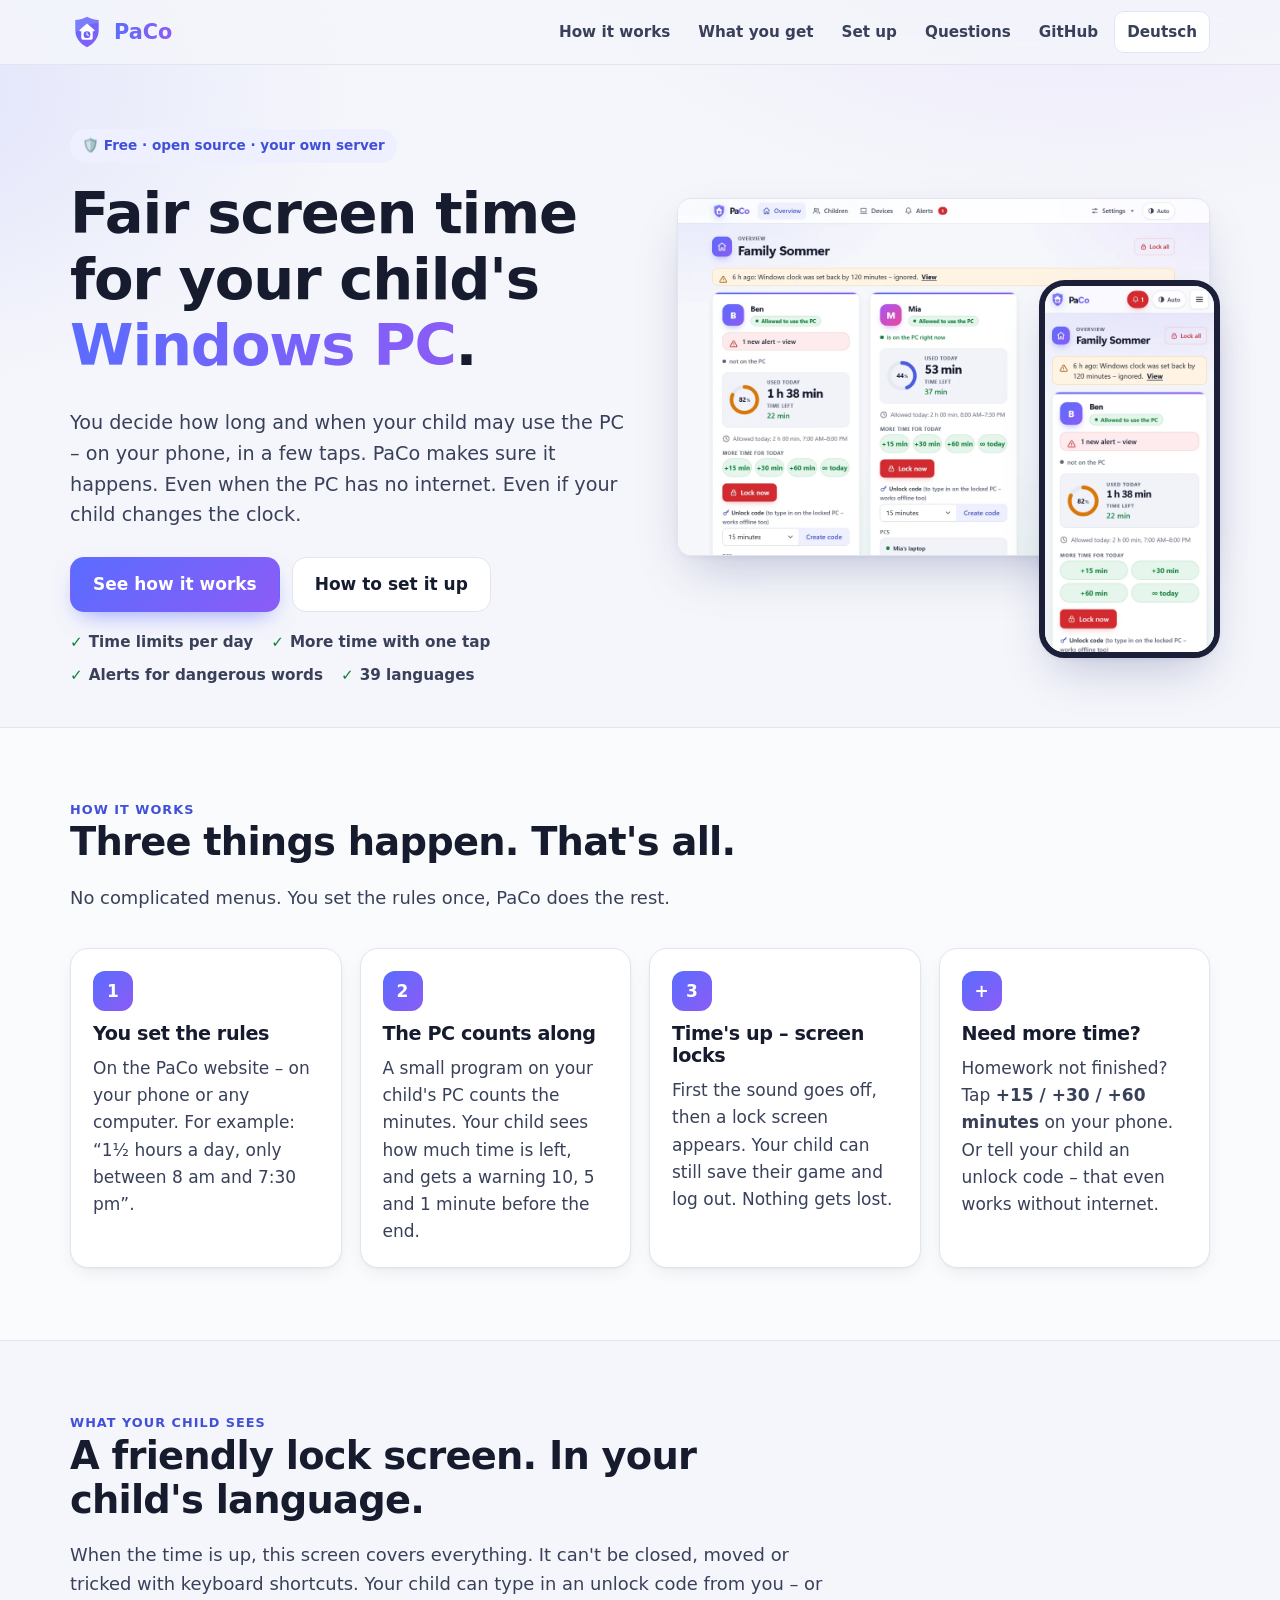
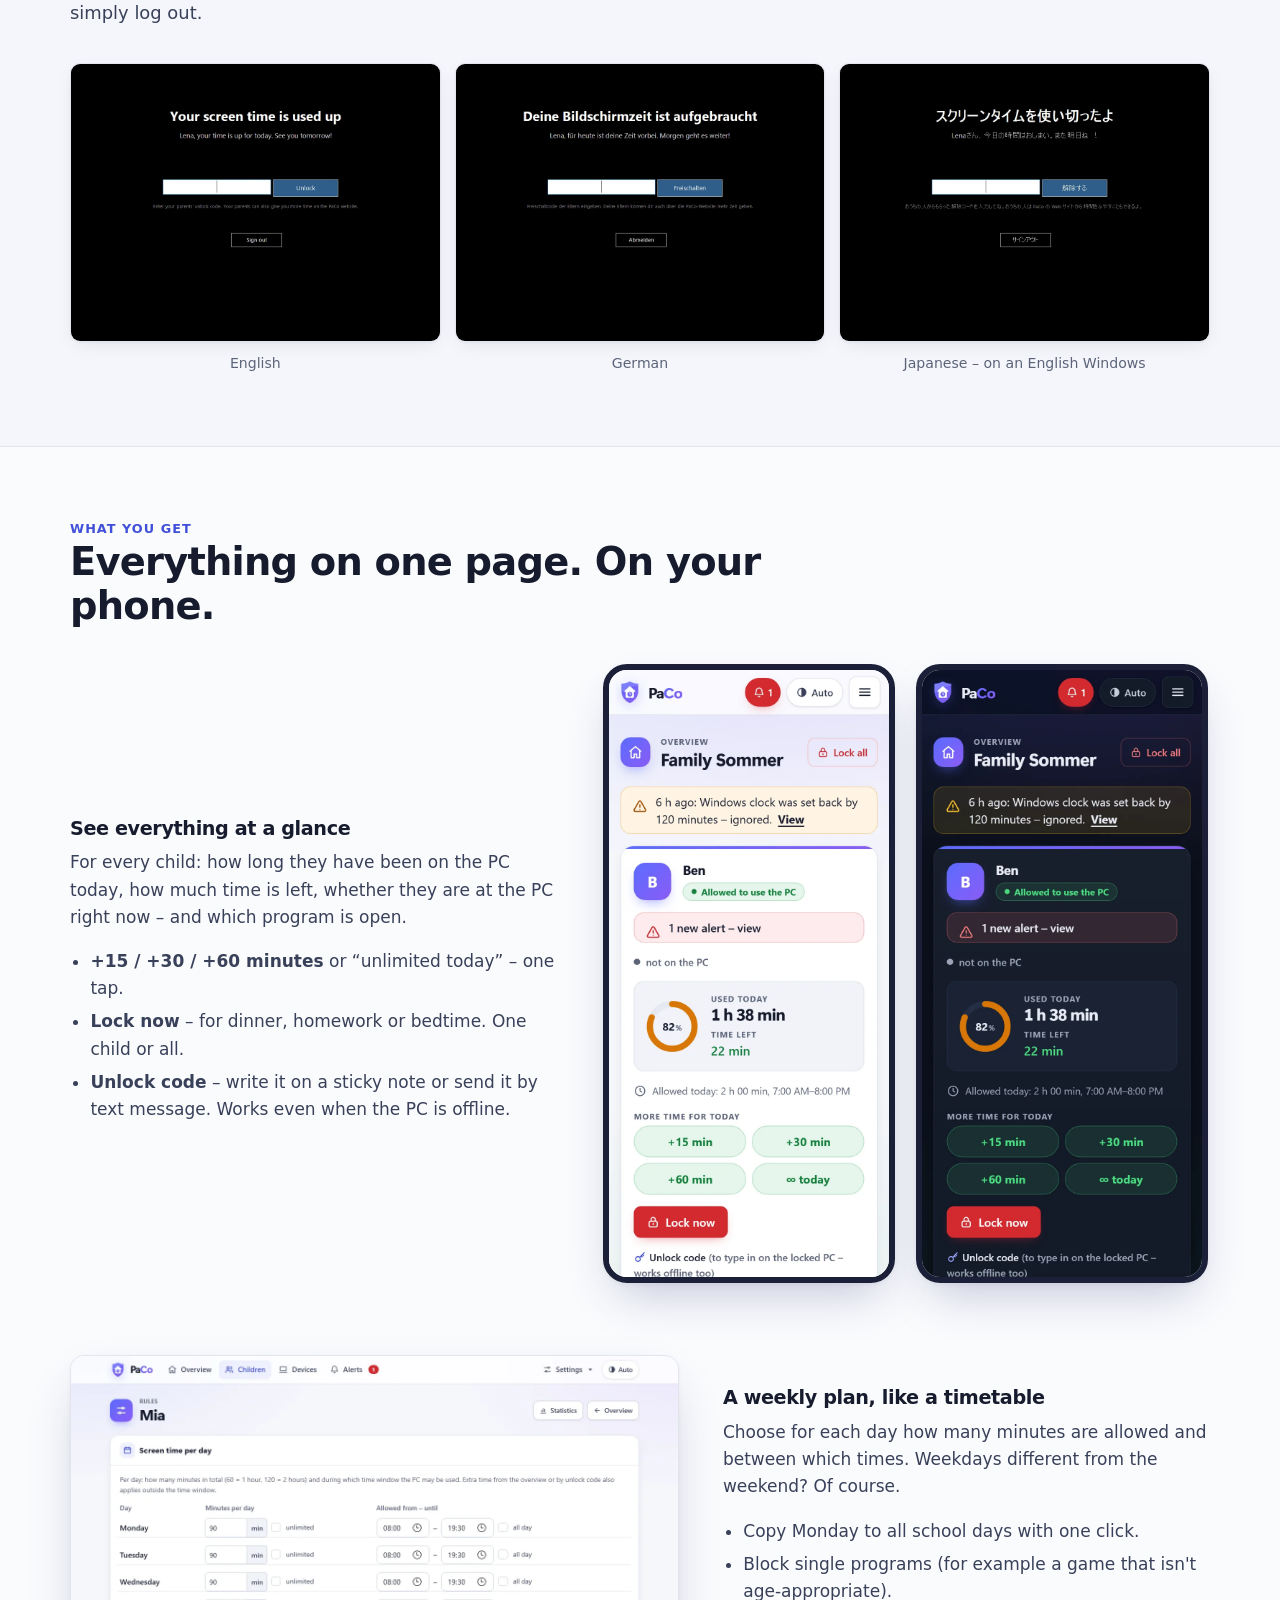
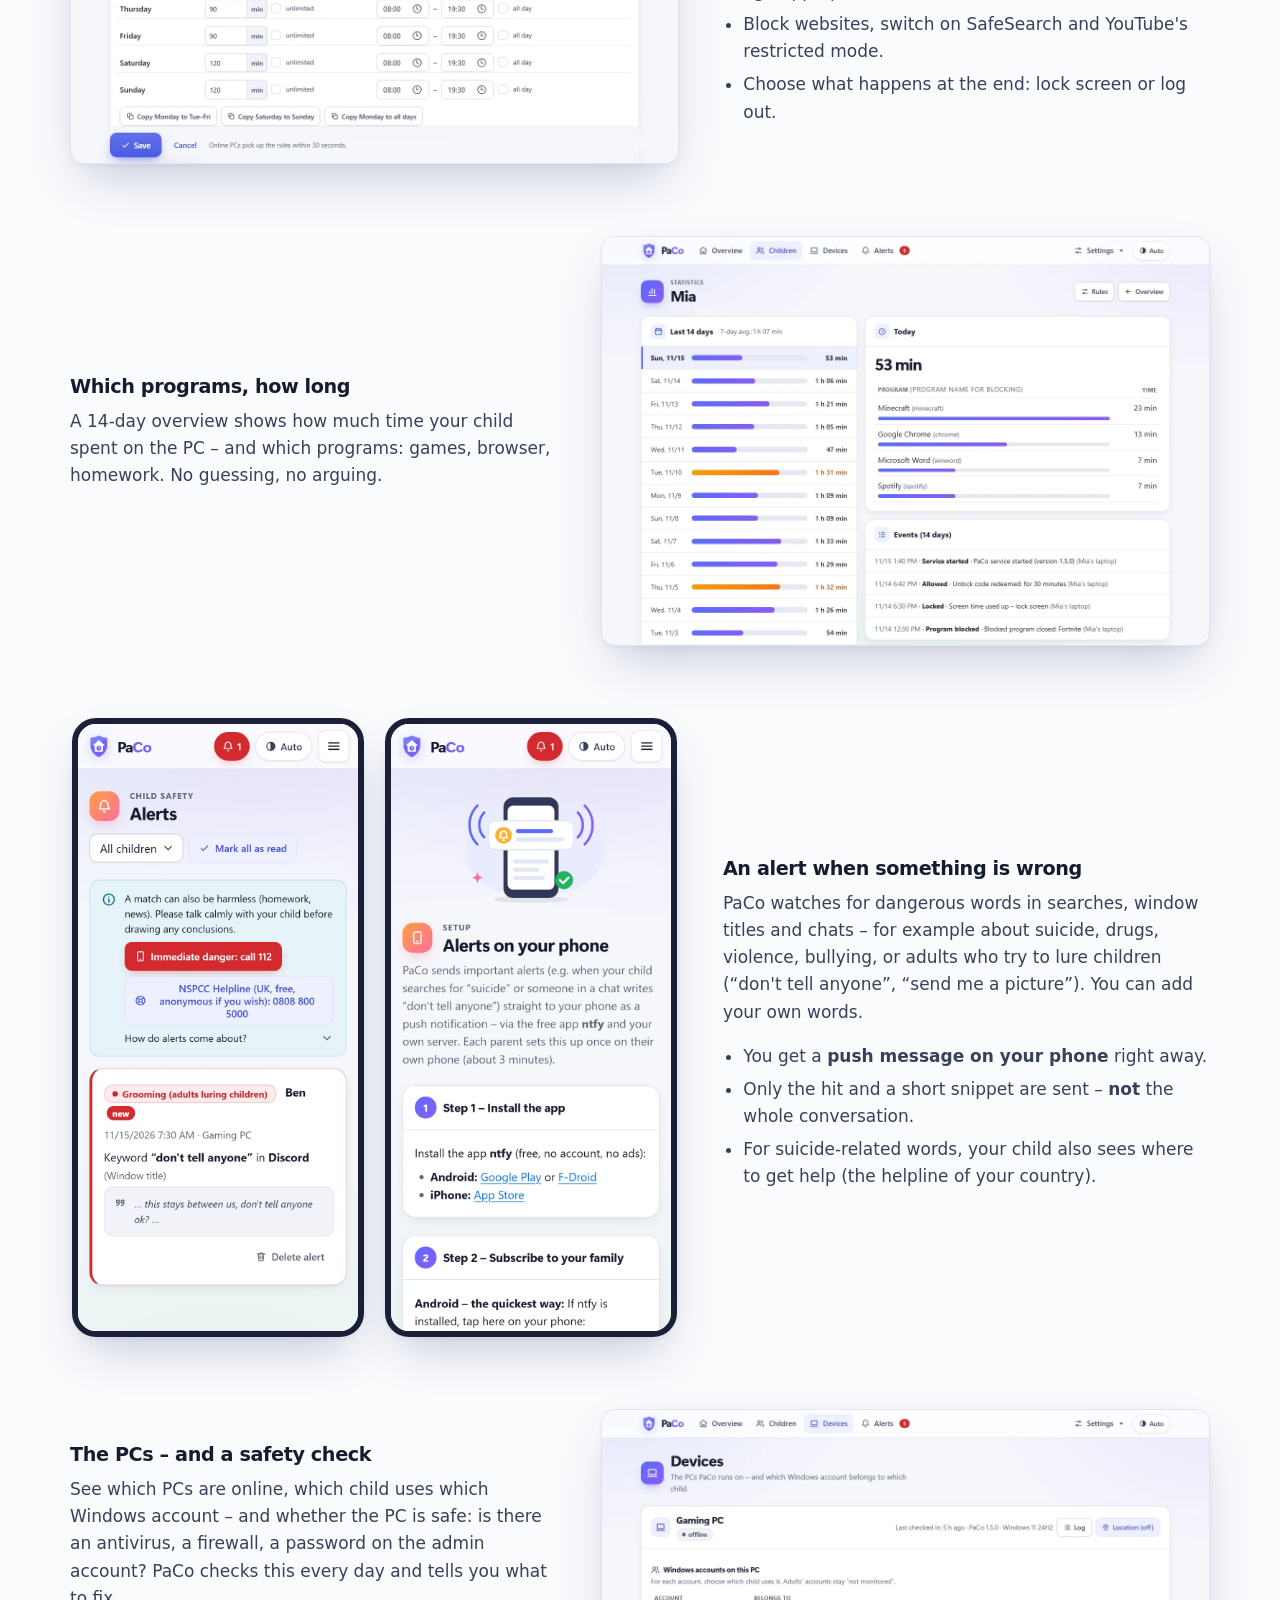
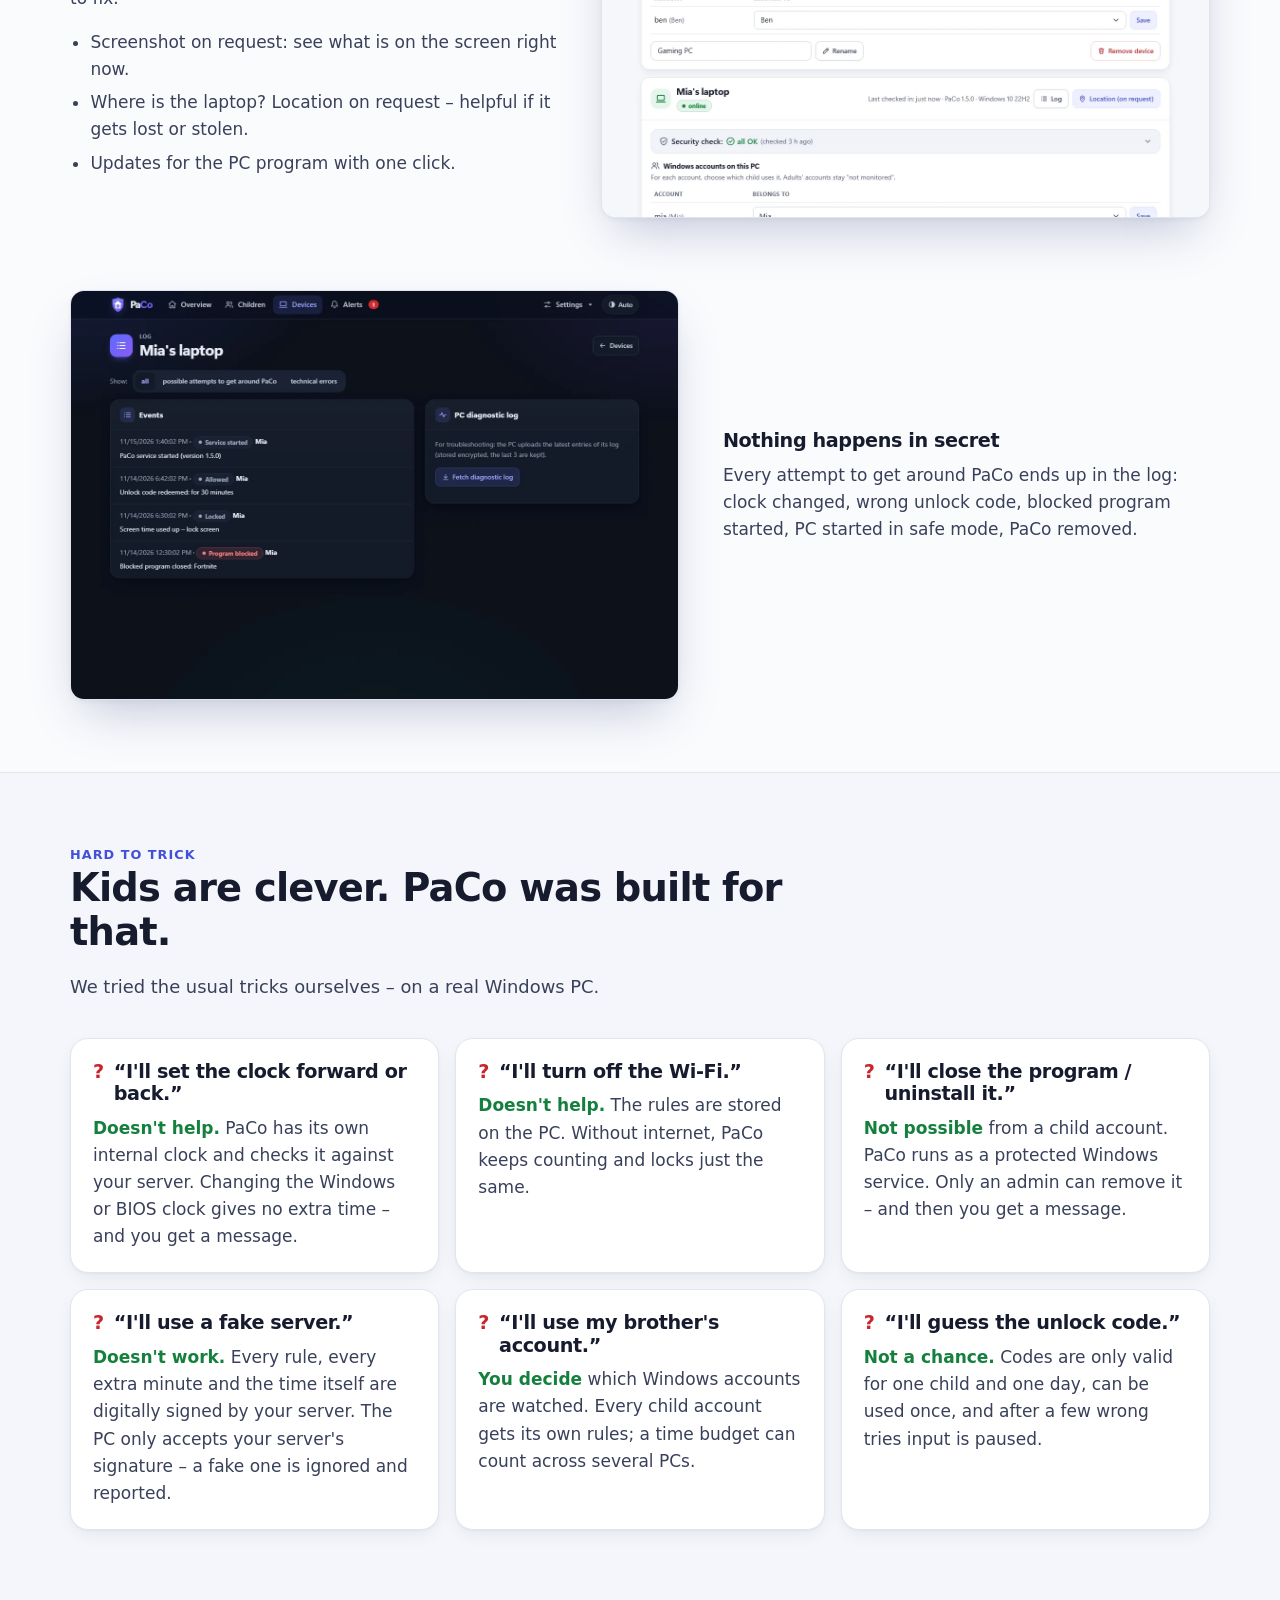
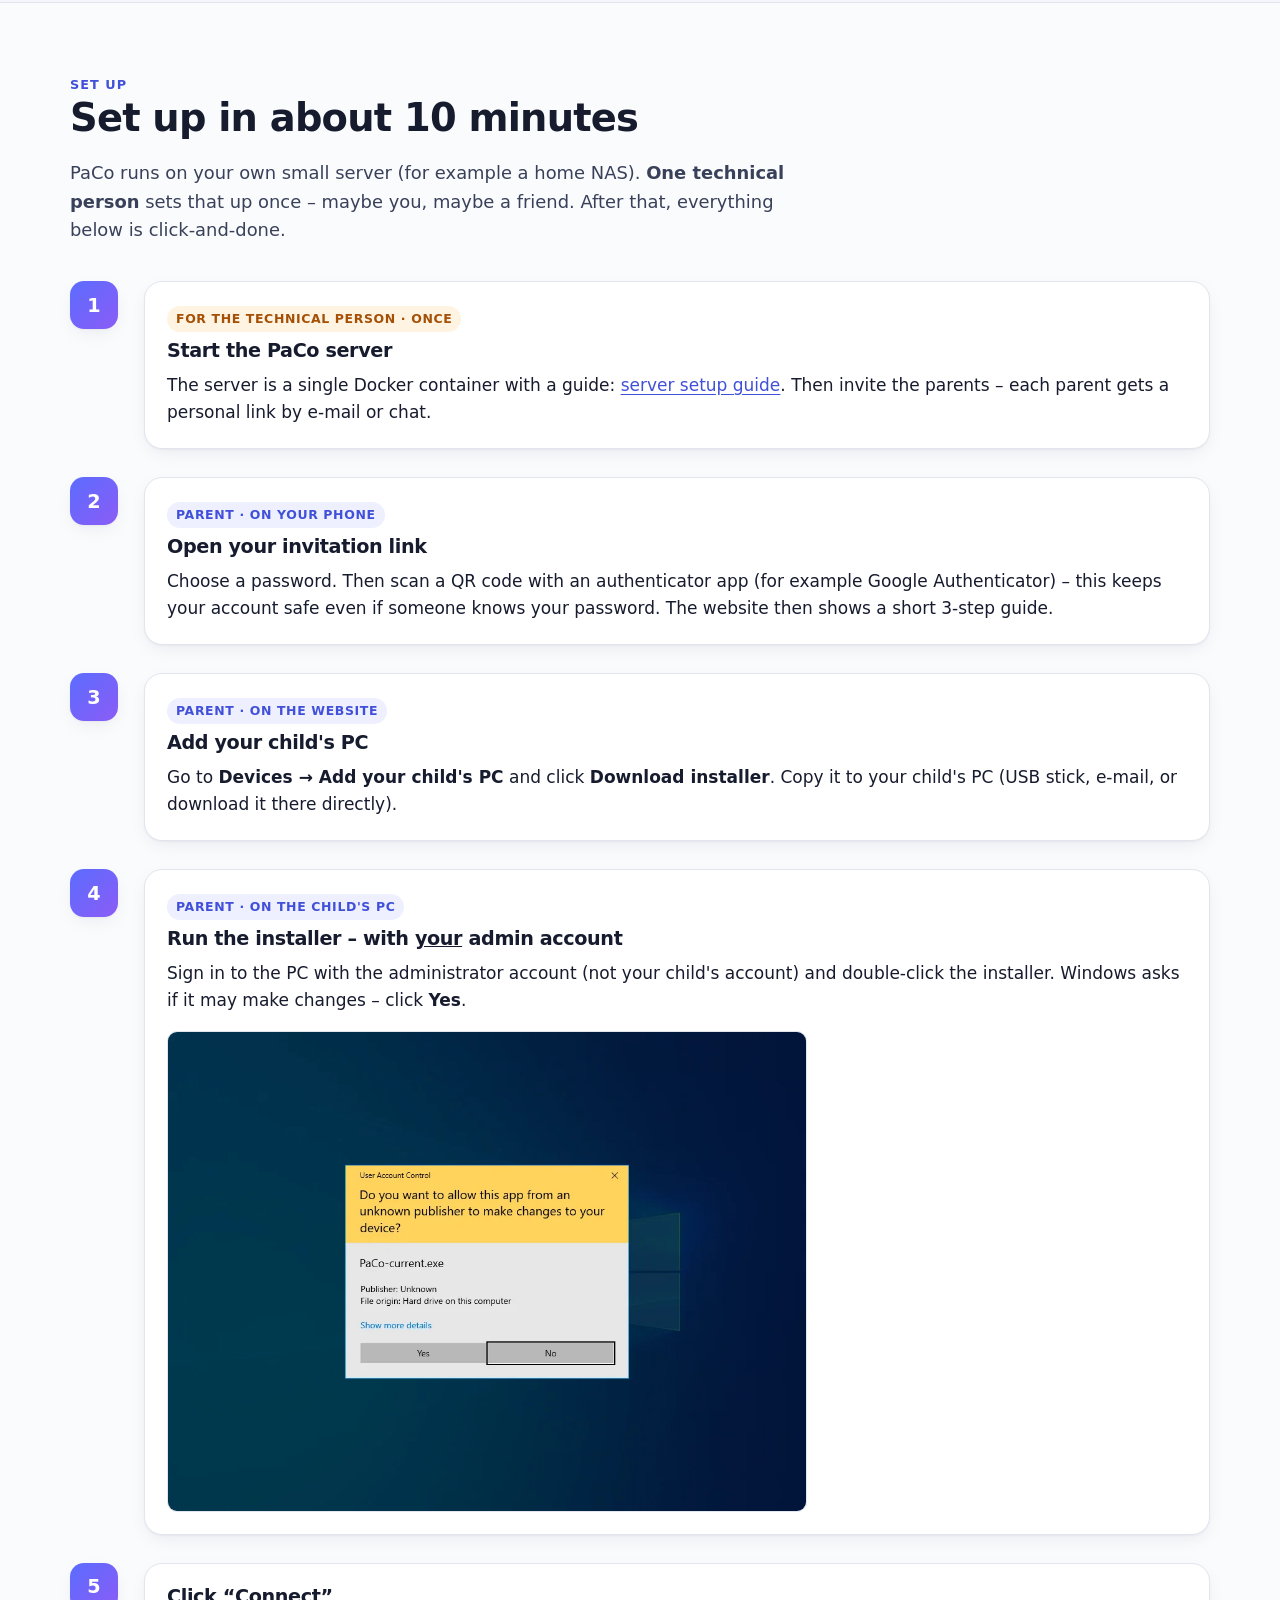
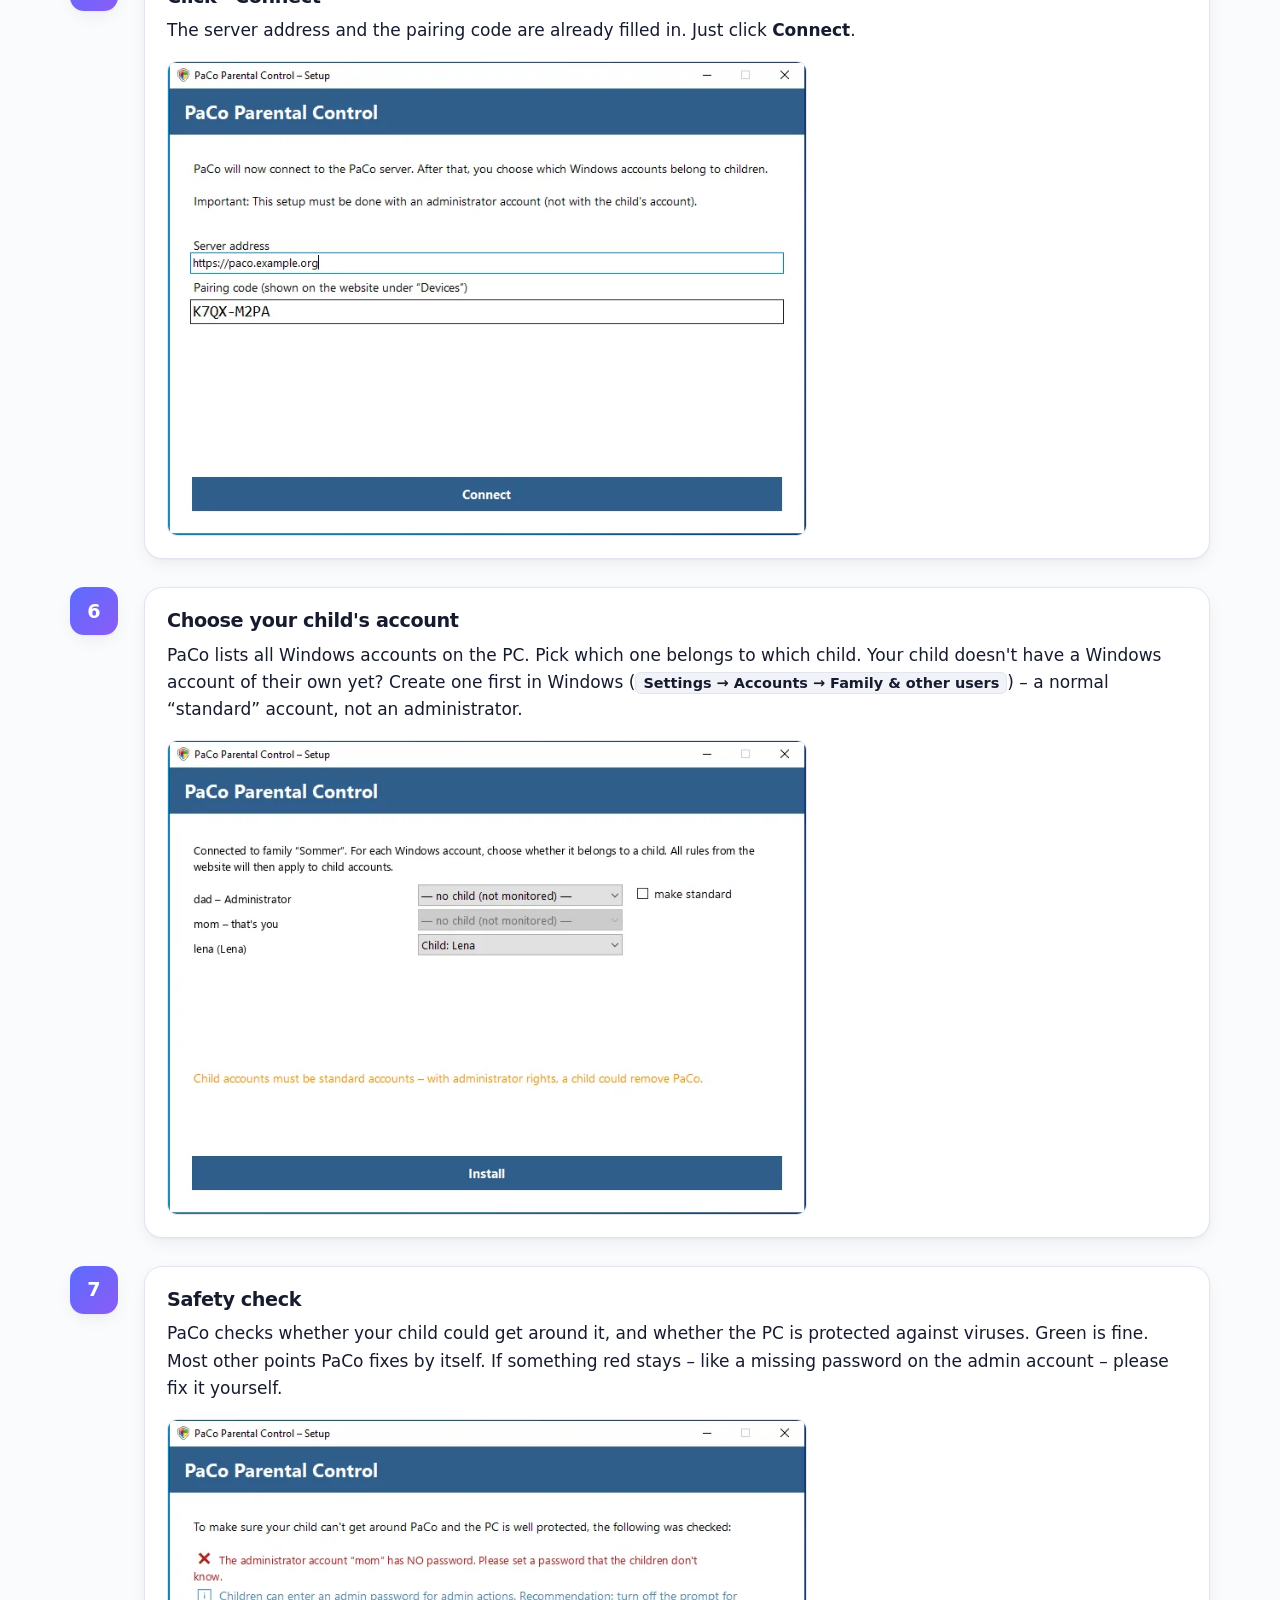
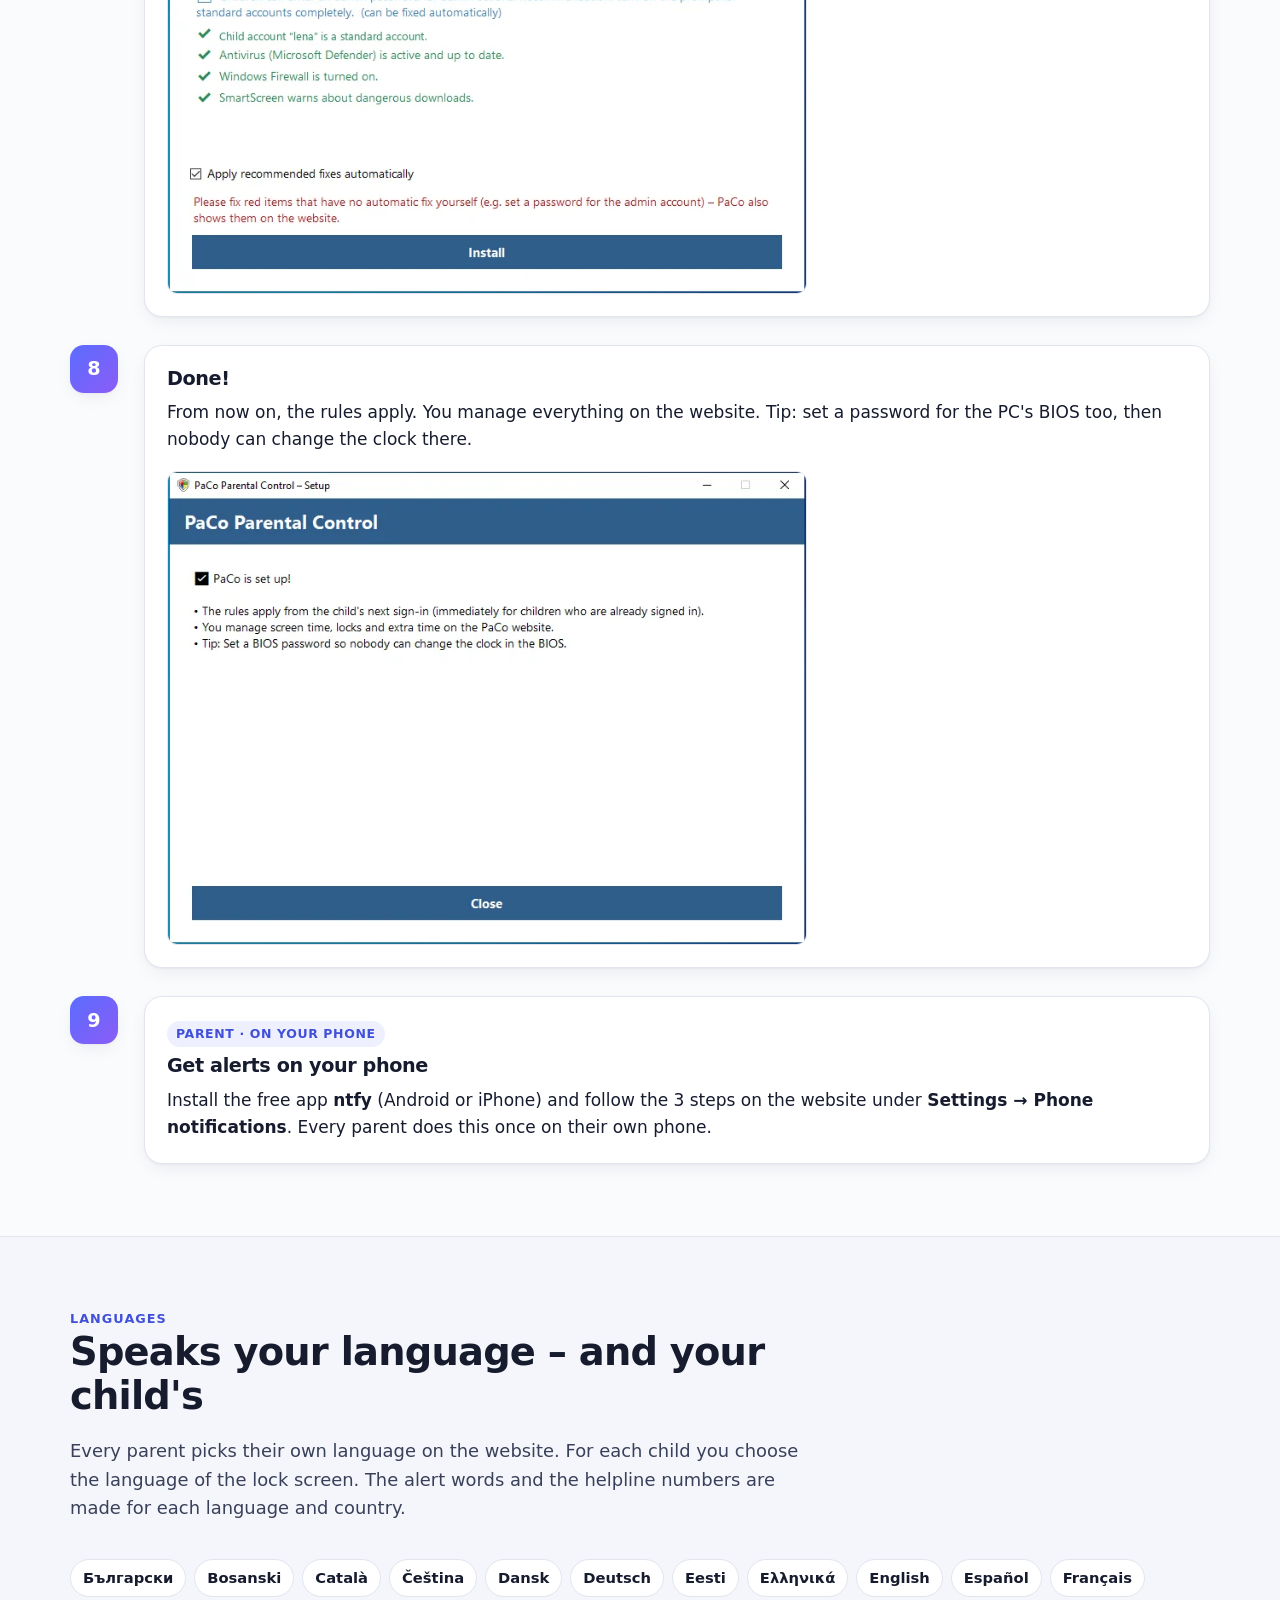
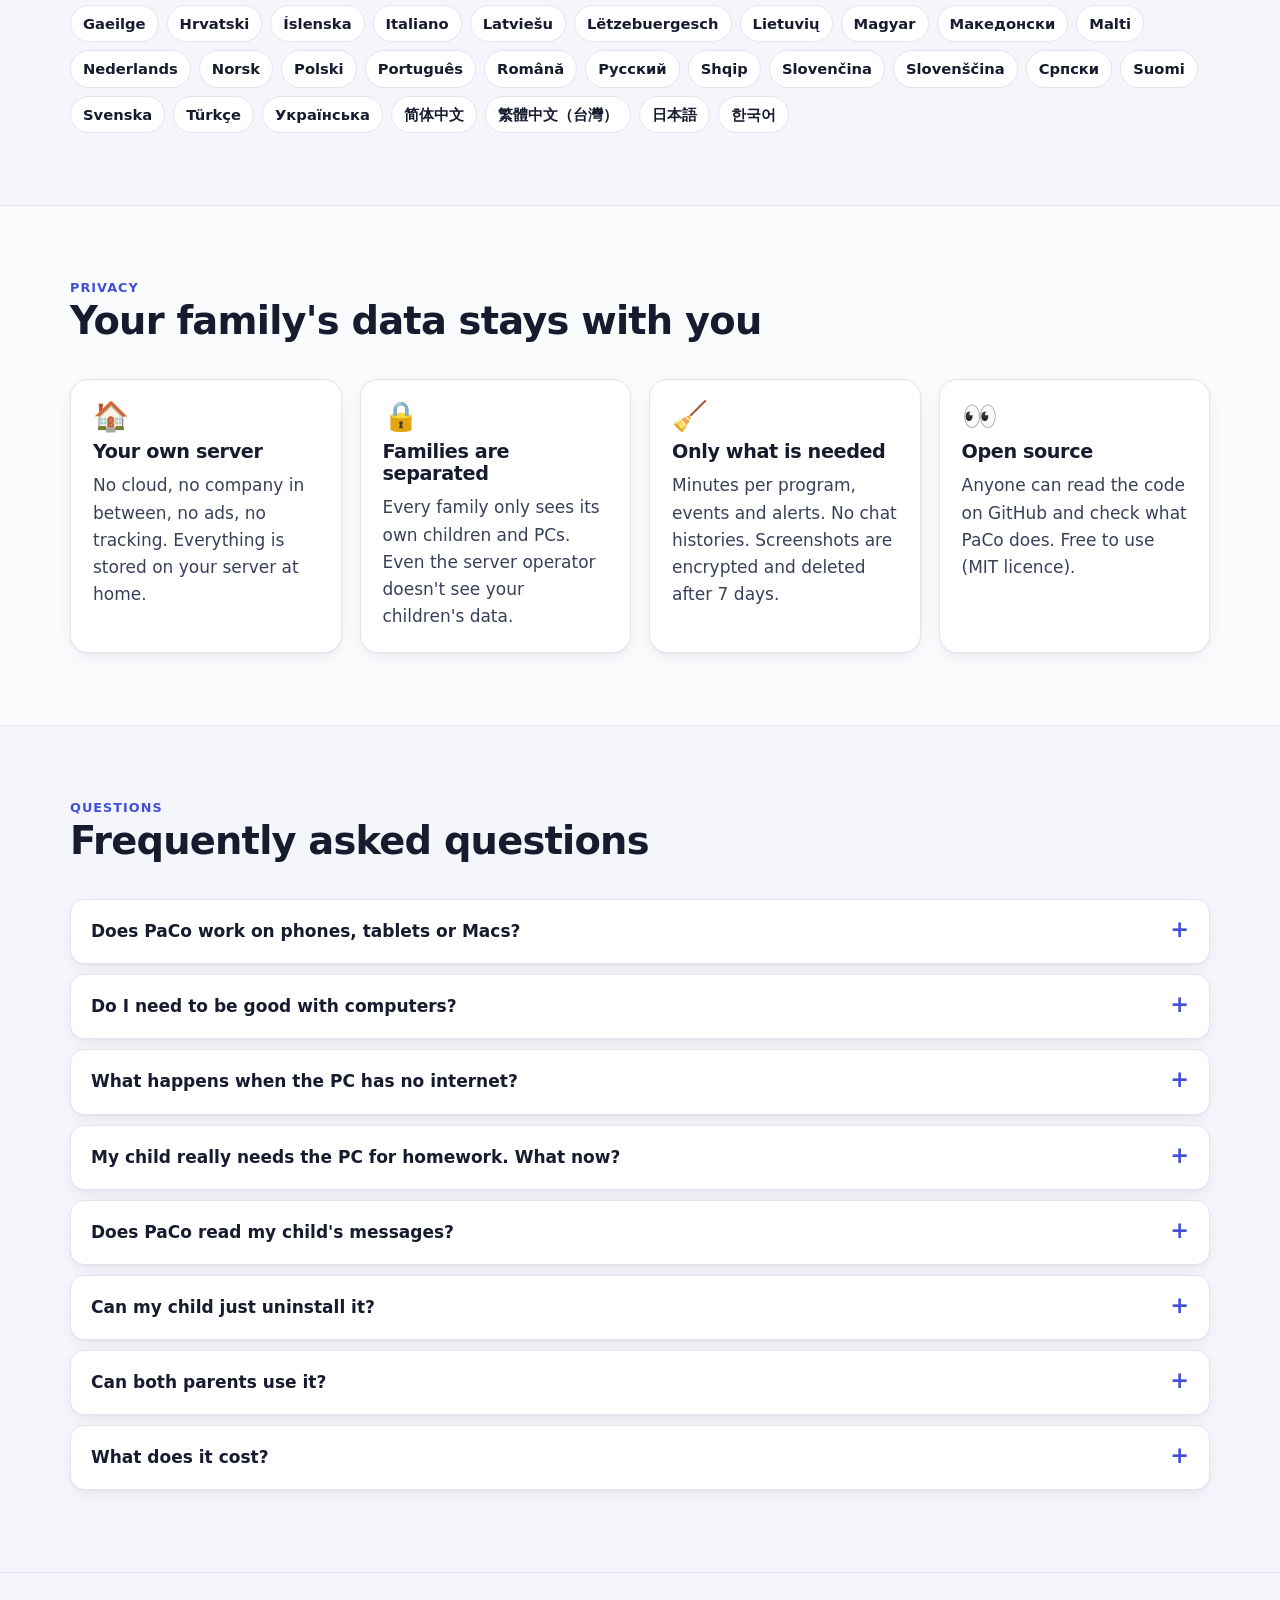
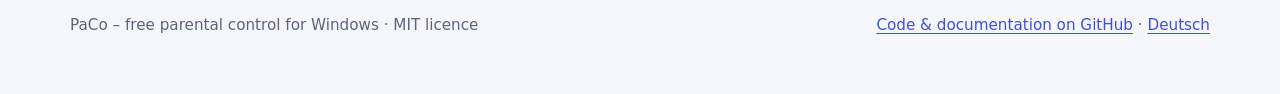
==== site/index.html @ cd2bb939 "Signed server time (nonce handshake) against fake servers; project website on GitHub Pages with real" ====
<!doctype html>
<html lang="en">
<head>
<meta charset="utf-8">
<meta name="viewport" content="width=device-width, initial-scale=1">
<title>PaCo – fair screen time for your child's Windows PC</title>
<meta name="description" content="PaCo is a free parental control for Windows PCs. You set screen time on your phone, the PC sticks to it – even offline. Runs on your own server, in 39 languages.">
<link rel="icon" href="logo.svg" type="image/svg+xml">
<link rel="alternate" hreflang="de" href="de/">
<link rel="stylesheet" href="style.css">
</head>
<body>
<a class="skip" href="#main">Skip to content</a>

<header class="top">
  <div class="wrap">
    <a class="brand" href="./"><img src="logo.svg" alt=""><span>PaCo</span></a>
    <nav aria-label="Main">
      <a class="opt" href="#how">How it works</a>
      <a class="opt" href="#features">What you get</a>
      <a class="opt" href="#setup">Set up</a>
      <a class="opt" href="#faq">Questions</a>
      <a href="https://github.com/Holdi601/PaCo">GitHub</a>
      <a class="lang" href="de/" hreflang="de" lang="de">Deutsch</a>
    </nav>
  </div>
</header>

<main id="main">

<section class="hero">
  <div class="wrap">
    <div>
      <span class="eyebrow">🛡️ Free · open source · your own server</span>
      <h1>Fair screen time for your child's <span class="grad">Windows PC</span>.</h1>
      <p class="lead">You decide how long and when your child may use the PC – on your phone, in a few taps.
        PaCo makes sure it happens. Even when the PC has no internet. Even if your child changes the clock.</p>
      <div class="cta">
        <a class="btn btn-primary" href="#how">See how it works</a>
        <a class="btn btn-ghost" href="#setup">How to set it up</a>
      </div>
      <ul class="ticks">
        <li>Time limits per day</li>
        <li>More time with one tap</li>
        <li>Alerts for dangerous words</li>
        <li>39 languages</li>
      </ul>
    </div>
    <div class="stage">
      <img class="desk" src="img/dashboard.en.desktop.webp" width="1280" height="860"
           alt="The PaCo overview: two children, how many minutes each used today, buttons for more time and to lock the PC">
      <img class="phone" src="img/dashboard.en.phone.webp" width="780" height="1688" alt="The same overview on a phone">
    </div>
  </div>
</section>

<section id="how" class="alt">
  <div class="wrap">
    <div class="section-head">
      <div class="kicker">How it works</div>
      <h2>Three things happen. That's all.</h2>
      <p>No complicated menus. You set the rules once, PaCo does the rest.</p>
    </div>
    <div class="cards">
      <div class="card"><div class="num">1</div><h3>You set the rules</h3>
        <p>On the PaCo website – on your phone or any computer. For example: “1½ hours a day, only between 8 am and 7:30 pm”.</p></div>
      <div class="card"><div class="num">2</div><h3>The PC counts along</h3>
        <p>A small program on your child's PC counts the minutes. Your child sees how much time is left, and gets a warning 10, 5 and 1 minute before the end.</p></div>
      <div class="card"><div class="num">3</div><h3>Time's up – screen locks</h3>
        <p>First the sound goes off, then a lock screen appears. Your child can still save their game and log out. Nothing gets lost.</p></div>
      <div class="card"><div class="num">+</div><h3>Need more time?</h3>
        <p>Homework not finished? Tap <b>+15 / +30 / +60 minutes</b> on your phone. Or tell your child an unlock code – that even works without internet.</p></div>
    </div>
  </div>
</section>

<section id="child">
  <div class="wrap">
    <div class="section-head">
      <div class="kicker">What your child sees</div>
      <h2>A friendly lock screen. In your child's language.</h2>
      <p>When the time is up, this screen covers everything. It can't be closed, moved or tricked with keyboard shortcuts.
        Your child can type in an unlock code from you – or simply log out.</p>
    </div>
    <div class="locks">
      <figure><img src="img/lock.en.webp" width="1024" height="768" alt="Lock screen in English: Your screen time is used up"><figcaption>English</figcaption></figure>
      <figure><img src="img/lock.de.webp" width="1024" height="768" alt="Lock screen in German"><figcaption>German</figcaption></figure>
      <figure><img src="img/lock.ja.webp" width="1024" height="768" alt="Lock screen in Japanese"><figcaption>Japanese – on an English Windows</figcaption></figure>
    </div>
  </div>
</section>

<section id="features" class="alt">
  <div class="wrap">
    <div class="section-head">
      <div class="kicker">What you get</div>
      <h2>Everything on one page. On your phone.</h2>
    </div>

    <div class="feature">
      <div class="text">
        <h3>See everything at a glance</h3>
        <p>For every child: how long they have been on the PC today, how much time is left, whether they are at the PC right now – and which program is open.</p>
        <ul>
          <li><b>+15 / +30 / +60 minutes</b> or “unlimited today” – one tap.</li>
          <li><b>Lock now</b> – for dinner, homework or bedtime. One child or all.</li>
          <li><b>Unlock code</b> – write it on a sticky note or send it by text message. Works even when the PC is offline.</li>
        </ul>
      </div>
      <div class="pair">
        <img class="shot-phone" src="img/dashboard.en.phone.webp" width="780" height="1688" alt="Overview on the phone in light mode">
        <img class="shot-phone" src="img/dashboard.en.phone.dark.webp" width="780" height="1688" alt="Overview on the phone in dark mode">
      </div>
    </div>

    <div class="feature flip">
      <div class="text">
        <h3>A weekly plan, like a timetable</h3>
        <p>Choose for each day how many minutes are allowed and between which times. Weekdays different from the weekend? Of course.</p>
        <ul>
          <li>Copy Monday to all school days with one click.</li>
          <li>Block single programs (for example a game that isn't age-appropriate).</li>
          <li>Block websites, switch on SafeSearch and YouTube's restricted mode.</li>
          <li>Choose what happens at the end: lock screen or log out.</li>
        </ul>
      </div>
      <img class="shot" src="img/rules.en.desktop.webp" width="1280" height="860" alt="The weekly plan: minutes per day and allowed times for each weekday">
    </div>

    <div class="feature">
      <div class="text">
        <h3>Which programs, how long</h3>
        <p>A 14-day overview shows how much time your child spent on the PC – and which programs: games, browser, homework. No guessing, no arguing.</p>
      </div>
      <img class="shot" src="img/stats.en.desktop.webp" width="1280" height="860" alt="Statistics: screen time per day for the last 14 days and the programs used">
    </div>

    <div class="feature flip">
      <div class="text">
        <h3>An alert when something is wrong</h3>
        <p>PaCo watches for dangerous words in searches, window titles and chats – for example about suicide, drugs, violence, bullying,
          or adults who try to lure children (“don't tell anyone”, “send me a picture”). You can add your own words.</p>
        <ul>
          <li>You get a <b>push message on your phone</b> right away.</li>
          <li>Only the hit and a short snippet are sent – <b>not</b> the whole conversation.</li>
          <li>For suicide-related words, your child also sees where to get help (the helpline of your country).</li>
        </ul>
      </div>
      <div class="pair">
        <img class="shot-phone" src="img/alerts.en.phone.webp" width="780" height="1688" alt="An alert on the phone: a grooming phrase was found in a Discord window">
        <img class="shot-phone" src="img/notifications.en.phone.webp" width="780" height="1688" alt="Setting up push messages on the phone">
      </div>
    </div>

    <div class="feature">
      <div class="text">
        <h3>The PCs – and a safety check</h3>
        <p>See which PCs are online, which child uses which Windows account – and whether the PC is safe: is there an antivirus, a firewall, a password on the admin account?
          PaCo checks this every day and tells you what to fix.</p>
        <ul>
          <li>Screenshot on request: see what is on the screen right now.</li>
          <li>Where is the laptop? Location on request – helpful if it gets lost or stolen.</li>
          <li>Updates for the PC program with one click.</li>
        </ul>
      </div>
      <img class="shot" src="img/devices.en.desktop.webp" width="1280" height="860" alt="The devices page with online status and the security check">
    </div>

    <div class="feature flip">
      <div class="text">
        <h3>Nothing happens in secret</h3>
        <p>Every attempt to get around PaCo ends up in the log: clock changed, wrong unlock code, blocked program started, PC started in safe mode, PaCo removed.</p>
      </div>
      <img class="shot" src="img/log.en.desktop.dark.webp" width="1280" height="860" alt="The device log in dark mode with events like a changed clock">
    </div>
  </div>
</section>

<section id="safe">
  <div class="wrap">
    <div class="section-head">
      <div class="kicker">Hard to trick</div>
      <h2>Kids are clever. PaCo was built for that.</h2>
      <p>We tried the usual tricks ourselves – on a real Windows PC.</p>
    </div>
    <div class="trust">
      <div class="card"><h3><span class="q">?</span> “I'll set the clock forward or back.”</h3>
        <p><span class="a">Doesn't help.</span> PaCo has its own internal clock and checks it against your server. Changing the Windows or BIOS clock gives no extra time – and you get a message.</p></div>
      <div class="card"><h3><span class="q">?</span> “I'll turn off the Wi-Fi.”</h3>
        <p><span class="a">Doesn't help.</span> The rules are stored on the PC. Without internet, PaCo keeps counting and locks just the same.</p></div>
      <div class="card"><h3><span class="q">?</span> “I'll close the program / uninstall it.”</h3>
        <p><span class="a">Not possible</span> from a child account. PaCo runs as a protected Windows service. Only an admin can remove it – and then you get a message.</p></div>
      <div class="card"><h3><span class="q">?</span> “I'll use a fake server.”</h3>
        <p><span class="a">Doesn't work.</span> Every rule, every extra minute and the time itself are digitally signed by your server. The PC only accepts your server's signature – a fake one is ignored and reported.</p></div>
      <div class="card"><h3><span class="q">?</span> “I'll use my brother's account.”</h3>
        <p><span class="a">You decide</span> which Windows accounts are watched. Every child account gets its own rules; a time budget can count across several PCs.</p></div>
      <div class="card"><h3><span class="q">?</span> “I'll guess the unlock code.”</h3>
        <p><span class="a">Not a chance.</span> Codes are only valid for one child and one day, can be used once, and after a few wrong tries input is paused.</p></div>
    </div>
  </div>
</section>

<section id="setup" class="alt">
  <div class="wrap">
    <div class="section-head">
      <div class="kicker">Set up</div>
      <h2>Set up in about 10 minutes</h2>
      <p>PaCo runs on your own small server (for example a home NAS). <b>One technical person</b> sets that up once – maybe you, maybe a friend.
        After that, everything below is click-and-done.</p>
    </div>

    <div class="steps">
      <div class="step"><div class="body">
        <span class="who tech">For the technical person · once</span>
        <h3>Start the PaCo server</h3>
        <p>The server is a single Docker container with a guide: <a href="https://github.com/Holdi601/PaCo/blob/main/docs/server-setup.md">server setup guide</a>.
          Then invite the parents – each parent gets a personal link by e-mail or chat.</p>
      </div></div>

      <div class="step"><div class="body">
        <span class="who">Parent · on your phone</span>
        <h3>Open your invitation link</h3>
        <p>Choose a password. Then scan a QR code with an authenticator app (for example Google Authenticator) – this keeps your account safe even if someone knows your password.
          The website then shows a short 3-step guide.</p>
      </div></div>

      <div class="step"><div class="body">
        <span class="who">Parent · on the website</span>
        <h3>Add your child's PC</h3>
        <p>Go to <b>Devices → Add your child's PC</b> and click <b>Download installer</b>. Copy it to your child's PC (USB stick, e-mail, or download it there directly).</p>
      </div></div>

      <div class="step"><div class="body">
        <span class="who">Parent · on the child's PC</span>
        <h3>Run the installer – with <u>your</u> admin account</h3>
        <p>Sign in to the PC with the administrator account (not your child's account) and double-click the installer. Windows asks if it may make changes – click <b>Yes</b>.</p>
        <img src="img/setup-1-uac.webp" width="1024" height="768" alt="The Windows question: Do you want to allow this app to make changes? – Yes">
      </div></div>

      <div class="step"><div class="body">
        <h3>Click “Connect”</h3>
        <p>The server address and the pairing code are already filled in. Just click <b>Connect</b>.</p>
        <img src="img/setup-2-connect.webp" width="748" height="554" alt="The PaCo setup: server address and pairing code, button Connect">
      </div></div>

      <div class="step"><div class="body">
        <h3>Choose your child's account</h3>
        <p>PaCo lists all Windows accounts on the PC. Pick which one belongs to which child. Your child doesn't have a Windows account of their own yet?
          Create one first in Windows (<kbd>Settings → Accounts → Family &amp; other users</kbd>) – a normal “standard” account, not an administrator.</p>
        <img src="img/setup-3-accounts.webp" width="748" height="554" alt="Choosing which Windows account belongs to which child">
      </div></div>

      <div class="step"><div class="body">
        <h3>Safety check</h3>
        <p>PaCo checks whether your child could get around it, and whether the PC is protected against viruses. Green is fine. Most other points
          PaCo fixes by itself. If something red stays – like a missing password on the admin account – please fix it yourself.</p>
        <img src="img/setup-4-security.webp" width="748" height="554" alt="The safety check with green ticks and one red point: the admin account has no password">
      </div></div>

      <div class="step"><div class="body">
        <h3>Done!</h3>
        <p>From now on, the rules apply. You manage everything on the website. Tip: set a password for the PC's BIOS too, then nobody can change the clock there.</p>
        <img src="img/setup-5-done.webp" width="748" height="554" alt="PaCo is set up">
      </div></div>

      <div class="step"><div class="body">
        <span class="who">Parent · on your phone</span>
        <h3>Get alerts on your phone</h3>
        <p>Install the free app <b>ntfy</b> (Android or iPhone) and follow the 3 steps on the website under <b>Settings → Phone notifications</b>. Every parent does this once on their own phone.</p>
      </div></div>
    </div>
  </div>
</section>

<section id="languages">
  <div class="wrap">
    <div class="section-head">
      <div class="kicker">Languages</div>
      <h2>Speaks your language – and your child's</h2>
      <p>Every parent picks their own language on the website. For each child you choose the language of the lock screen.
        The alert words and the helpline numbers are made for each language and country.</p>
    </div>
    <div class="chips" lang="mul">
      <span>Български</span><span>Bosanski</span><span>Català</span><span>Čeština</span><span>Dansk</span><span>Deutsch</span><span>Eesti</span>
      <span>Ελληνικά</span><span>English</span><span>Español</span><span>Français</span><span>Gaeilge</span><span>Hrvatski</span><span>Íslenska</span>
      <span>Italiano</span><span>Latviešu</span><span>Lëtzebuergesch</span><span>Lietuvių</span><span>Magyar</span><span>Македонски</span><span>Malti</span>
      <span>Nederlands</span><span>Norsk</span><span>Polski</span><span>Português</span><span>Română</span><span>Русский</span><span>Shqip</span>
      <span>Slovenčina</span><span>Slovenščina</span><span>Српски</span><span>Suomi</span><span>Svenska</span><span>Türkçe</span><span>Українська</span>
      <span>简体中文</span><span>繁體中文（台灣）</span><span>日本語</span><span>한국어</span>
    </div>
  </div>
</section>

<section id="privacy" class="alt">
  <div class="wrap">
    <div class="section-head">
      <div class="kicker">Privacy</div>
      <h2>Your family's data stays with you</h2>
    </div>
    <div class="cards">
      <div class="card"><div class="emoji">🏠</div><h3>Your own server</h3><p>No cloud, no company in between, no ads, no tracking. Everything is stored on your server at home.</p></div>
      <div class="card"><div class="emoji">🔒</div><h3>Families are separated</h3><p>Every family only sees its own children and PCs. Even the server operator doesn't see your children's data.</p></div>
      <div class="card"><div class="emoji">🧹</div><h3>Only what is needed</h3><p>Minutes per program, events and alerts. No chat histories. Screenshots are encrypted and deleted after 7 days.</p></div>
      <div class="card"><div class="emoji">👀</div><h3>Open source</h3><p>Anyone can read the code on GitHub and check what PaCo does. Free to use (MIT licence).</p></div>
    </div>
  </div>
</section>

<section id="faq">
  <div class="wrap">
    <div class="section-head">
      <div class="kicker">Questions</div>
      <h2>Frequently asked questions</h2>
    </div>
    <details><summary>Does PaCo work on phones, tablets or Macs?</summary>
      <p>No. PaCo protects <b>Windows 10 and Windows 11 PCs and laptops</b>. You manage it from any phone or computer with a web browser.</p></details>
    <details><summary>Do I need to be good with computers?</summary>
      <p>For daily use: no – it's tapping buttons on a website. Setting up the server once needs someone who knows a bit about servers or a NAS (about an hour).</p></details>
    <details><summary>What happens when the PC has no internet?</summary>
      <p>PaCo keeps working with the last rules it received. Time is counted, the screen locks on time, and unlock codes still work. When the PC is back online, everything is sent to the website.</p></details>
    <details><summary>My child really needs the PC for homework. What now?</summary>
      <p>Give extra time with one tap on your phone, or tell your child an unlock code (for example “30 minutes”). Codes work even without internet and only once.</p></details>
    <details><summary>Does PaCo read my child's messages?</summary>
      <p>No. PaCo looks for specific dangerous words directly on the PC. Only when a word matches does it send the word, the program and a short snippet around it to you. Nothing else leaves the PC.</p></details>
    <details><summary>Can my child just uninstall it?</summary>
      <p>Not from a normal child account. PaCo checks that child accounts have no administrator rights. If an admin removes PaCo, you get a push message.</p></details>
    <details><summary>Can both parents use it?</summary>
      <p>Yes. A parent can invite the other parent (or grandparents) into the family. Everyone uses their own login and their own language.</p></details>
    <details><summary>What does it cost?</summary>
      <p>Nothing. PaCo is free and open source. You only need a small server, for example a NAS you already have at home.</p></details>
  </div>
</section>

</main>

<footer>
  <div class="wrap">
    <span>PaCo – free parental control for Windows · MIT licence</span>
    <span><a href="https://github.com/Holdi601/PaCo">Code &amp; documentation on GitHub</a> · <a href="de/" hreflang="de" lang="de">Deutsch</a></span>
  </div>
</footer>
</body>
</html>
---- site/style.css ----
/* PaCo project website – same palette as the app (src/PaCo.Server/wwwroot/css/site.css). */
:root {
  --font: ui-sans-serif, system-ui, -apple-system, "Segoe UI Variable Text", "Segoe UI", Roboto, "Helvetica Neue", Arial, sans-serif;
  --font-display: "Segoe UI Variable Display", ui-sans-serif, system-ui, -apple-system, "Segoe UI", Roboto, Arial, sans-serif;
  --bg: #f5f6fb;
  --surface: #ffffff;
  --surface-2: #f1f3f9;
  --border: #e2e5ee;
  --text: #161b2e;
  --text-2: #39415a;
  --muted: #5b6479;
  --primary: #4c5ce6;
  --primary-hover: #3c4bd0;
  --primary-text: #4150d8;
  --primary-soft: #eef0ff;
  --brand-1: #5b6cff;
  --brand-2: #8b5cf6;
  --ok: #15803d; --ok-soft: #e6f6ec;
  --warn: #a45006; --warn-soft: #fff4e2;
  --bad: #c9262c; --bad-soft: #fdeced;
  --shadow: 0 1px 2px rgba(22, 27, 46, .04), 0 6px 20px -6px rgba(22, 27, 46, .10);
  --shadow-lg: 0 2px 4px rgba(22, 27, 46, .04), 0 22px 48px -14px rgba(40, 50, 120, .28);
  --glow-1: rgba(91, 108, 255, .14);
  --glow-2: rgba(139, 92, 246, .11);
  --radius: 18px;
  color-scheme: light;
}
@media (prefers-color-scheme: dark) {
  :root {
    --bg: #0d1020;
    --surface: #161a2e;
    --surface-2: #1d2238;
    --border: #2a3050;
    --text: #eef0fa;
    --text-2: #c9cde0;
    --muted: #9aa1bb;
    --primary: #6d7bff;
    --primary-hover: #8290ff;
    --primary-text: #9aa5ff;
    --primary-soft: #232a52;
    --ok: #4ade80; --ok-soft: #12301f;
    --warn: #fbbf24; --warn-soft: #332508;
    --bad: #f87171; --bad-soft: #3a1518;
    --shadow: 0 1px 2px rgba(0, 0, 0, .3), 0 8px 24px -8px rgba(0, 0, 0, .5);
    --shadow-lg: 0 2px 4px rgba(0, 0, 0, .3), 0 24px 56px -16px rgba(0, 0, 0, .7);
    --glow-1: rgba(91, 108, 255, .20);
    --glow-2: rgba(139, 92, 246, .16);
    color-scheme: dark;
  }
}

* { box-sizing: border-box; }
html { scroll-behavior: smooth; }
@media (prefers-reduced-motion: reduce) { html { scroll-behavior: auto; } }
body {
  margin: 0;
  font: 17px/1.6 var(--font);
  color: var(--text);
  background:
    radial-gradient(900px 500px at 85% -10%, var(--glow-2), transparent 60%),
    radial-gradient(800px 500px at -10% 10%, var(--glow-1), transparent 60%),
    var(--bg);
  background-attachment: fixed;
  -webkit-font-smoothing: antialiased;
}
img { max-width: 100%; height: auto; display: block; }
a { color: var(--primary-text); text-underline-offset: 3px; }
h1, h2, h3 { font-family: var(--font-display); line-height: 1.15; letter-spacing: -.02em; margin: 0 0 .5em; }
h1 { font-size: clamp(2.2rem, 5.5vw, 3.6rem); font-weight: 800; }
h2 { font-size: clamp(1.7rem, 3.6vw, 2.4rem); font-weight: 800; }
h3 { font-size: 1.2rem; font-weight: 700; }
p { margin: 0 0 1em; }
.wrap { width: min(1140px, 100% - 32px); margin-inline: auto; }
.muted { color: var(--muted); }
.skip { position: absolute; left: -999px; }
.skip:focus { left: 16px; top: 16px; z-index: 99; background: var(--surface); padding: 8px 14px; border-radius: 10px; }
:focus-visible { outline: 3px solid var(--primary); outline-offset: 3px; border-radius: 6px; }

/* ---------- top bar ---------- */
.top {
  position: sticky; top: 0; z-index: 10;
  background: color-mix(in srgb, var(--bg) 82%, transparent);
  backdrop-filter: saturate(1.4) blur(12px);
  border-bottom: 1px solid var(--border);
}
.top .wrap { display: flex; align-items: center; gap: 18px; height: 64px; }
.brand { display: flex; align-items: center; gap: 10px; font: 800 1.3rem var(--font-display); color: var(--text); text-decoration: none; }
.brand img { width: 34px; height: 34px; }
.brand span { background: linear-gradient(90deg, var(--brand-1), var(--brand-2)); -webkit-background-clip: text; background-clip: text; color: transparent; }
.top nav { display: flex; gap: 4px; margin-left: auto; align-items: center; }
.top nav a { color: var(--text-2); text-decoration: none; font-weight: 600; font-size: .95rem; padding: 8px 12px; border-radius: 10px; }
.top nav a:hover { background: var(--surface-2); color: var(--text); }
.top nav .lang { border: 1px solid var(--border); background: var(--surface); }
@media (max-width: 820px) { .top nav .opt { display: none; } }

/* ---------- buttons ---------- */
.btn {
  display: inline-flex; align-items: center; gap: 8px; padding: 13px 22px; border-radius: 14px;
  font-weight: 700; text-decoration: none; border: 1px solid transparent; transition: transform .15s, background .15s;
}
.btn:hover { transform: translateY(-1px); }
.btn-primary { background: linear-gradient(135deg, var(--brand-1), var(--brand-2)); color: #fff; box-shadow: 0 10px 24px -10px rgba(91, 108, 255, .7); }
.btn-ghost { background: var(--surface); color: var(--text); border-color: var(--border); }

/* ---------- hero ---------- */
.hero { padding: 64px 0 40px; }
.hero .wrap { display: grid; grid-template-columns: 1.05fr 1fr; gap: 48px; align-items: center; }
.eyebrow { display: inline-flex; gap: 8px; align-items: center; font-weight: 700; font-size: .85rem; color: var(--primary-text);
  background: var(--primary-soft); padding: 6px 12px; border-radius: 999px; margin-bottom: 18px; }
.hero h1 .grad { background: linear-gradient(90deg, var(--brand-1), var(--brand-2)); -webkit-background-clip: text; background-clip: text; color: transparent; }
.hero .lead { font-size: 1.2rem; color: var(--text-2); max-width: 34em; }
.hero .cta { display: flex; gap: 12px; flex-wrap: wrap; margin: 26px 0 18px; }
.ticks { list-style: none; padding: 0; margin: 0; display: flex; flex-wrap: wrap; gap: 8px 18px; color: var(--text-2); font-weight: 600; font-size: .95rem; }
.ticks li::before { content: "✓"; color: var(--ok); font-weight: 800; margin-right: 6px; }
.stage { position: relative; min-height: 420px; }
.stage .desk { border-radius: 14px; box-shadow: var(--shadow-lg); border: 1px solid var(--border); width: 100%; }
.stage .phone {
  position: absolute; right: -10px; bottom: -40px; width: 34%; min-width: 150px;
  border-radius: 26px; border: 6px solid #1b2038; box-shadow: var(--shadow-lg); background: #1b2038;
}
@media (max-width: 900px) {
  .hero .wrap { grid-template-columns: 1fr; }
  .stage { min-height: 0; margin-bottom: 40px; }
  .stage .phone { right: 0; bottom: -30px; width: 36%; }
}

/* ---------- sections ---------- */
section { padding: 72px 0; }
.section-head { max-width: 760px; margin-bottom: 36px; }
.section-head .kicker { font-weight: 800; letter-spacing: .08em; text-transform: uppercase; font-size: .8rem; color: var(--primary-text); }
.section-head p { font-size: 1.12rem; color: var(--text-2); }
.alt { background: color-mix(in srgb, var(--surface) 55%, transparent); border-block: 1px solid var(--border); }

.cards { display: grid; grid-template-columns: repeat(auto-fit, minmax(240px, 1fr)); gap: 18px; }
.card { background: var(--surface); border: 1px solid var(--border); border-radius: var(--radius); padding: 22px; box-shadow: var(--shadow); }
.card .num { width: 40px; height: 40px; border-radius: 12px; display: grid; place-items: center; color: #fff; font-weight: 800;
  background: linear-gradient(135deg, var(--brand-1), var(--brand-2)); margin-bottom: 12px; }
.card .emoji { font-size: 1.8rem; line-height: 1; margin-bottom: 10px; }
.card p { color: var(--text-2); margin: 0; }

.feature { display: grid; grid-template-columns: 1fr 1.25fr; gap: 44px; align-items: center; margin-bottom: 72px; }
.feature:last-child { margin-bottom: 0; }
.feature.flip { grid-template-columns: 1.25fr 1fr; }
.feature.flip .text { order: 2; }
.feature .text p { color: var(--text-2); }
.feature ul { padding-left: 1.2em; color: var(--text-2); margin: 0; }
.feature li { margin-bottom: .35em; }
.shot { border-radius: 14px; box-shadow: var(--shadow-lg); border: 1px solid var(--border); background: var(--surface); }
.shot-phone { max-width: 300px; margin-inline: auto; border-radius: 24px; border: 6px solid #1b2038; box-shadow: var(--shadow-lg); }
.pair { display: flex; gap: 18px; align-items: flex-start; justify-content: center; }
.pair .shot-phone { width: 48%; }
figure { margin: 0; }
figcaption { font-size: .88rem; color: var(--muted); margin-top: 10px; text-align: center; }
@media (max-width: 860px) {
  .feature, .feature.flip { grid-template-columns: 1fr; gap: 22px; }
  .feature.flip .text { order: 0; }
}

.locks { display: grid; grid-template-columns: repeat(3, 1fr); gap: 14px; }
.locks img { border-radius: 10px; box-shadow: var(--shadow); border: 1px solid var(--border); }
@media (max-width: 700px) { .locks { grid-template-columns: 1fr; } }

/* ---------- trust list ---------- */
.trust { display: grid; grid-template-columns: repeat(auto-fit, minmax(300px, 1fr)); gap: 16px; }
.trust .card h3 { display: flex; gap: 10px; align-items: baseline; }
.trust .card h3 .q { color: var(--bad); }
.trust .card .a { color: var(--ok); font-weight: 700; }

/* ---------- steps ---------- */
.steps { counter-reset: s; display: grid; gap: 28px; }
.step { display: grid; grid-template-columns: 56px 1fr; gap: 18px; }
.step::before { counter-increment: s; content: counter(s); width: 48px; height: 48px; border-radius: 14px; display: grid; place-items: center;
  font: 800 1.2rem var(--font-display); color: #fff; background: linear-gradient(135deg, var(--brand-1), var(--brand-2)); box-shadow: var(--shadow); }
.step .body { background: var(--surface); border: 1px solid var(--border); border-radius: var(--radius); padding: 22px; box-shadow: var(--shadow); }
.step .body p:last-child { margin-bottom: 0; }
.step .body img { margin-top: 14px; border-radius: 10px; border: 1px solid var(--border); max-width: 640px; width: 100%; }
.step .who { display: inline-block; font-size: .78rem; font-weight: 800; letter-spacing: .05em; text-transform: uppercase; padding: 3px 9px;
  border-radius: 999px; background: var(--primary-soft); color: var(--primary-text); margin-bottom: 8px; }
.step .who.tech { background: var(--warn-soft); color: var(--warn); }
@media (max-width: 600px) { .step { grid-template-columns: 1fr; } }

.note { border-radius: 14px; padding: 14px 18px; background: var(--warn-soft); color: var(--text); border: 1px solid color-mix(in srgb, var(--warn) 30%, transparent); }
.note.ok { background: var(--ok-soft); border-color: color-mix(in srgb, var(--ok) 30%, transparent); }
kbd { font: 600 .85em var(--font); padding: 2px 7px; border-radius: 6px; border: 1px solid var(--border); background: var(--surface-2); }

/* ---------- languages ---------- */
.chips { display: flex; flex-wrap: wrap; gap: 8px; }
.chips span { background: var(--surface); border: 1px solid var(--border); border-radius: 999px; padding: 6px 12px; font-weight: 600; font-size: .92rem; }

/* ---------- FAQ ---------- */
details { background: var(--surface); border: 1px solid var(--border); border-radius: 14px; padding: 4px 20px; margin-bottom: 10px; box-shadow: var(--shadow); }
summary { cursor: pointer; font-weight: 700; padding: 14px 0; list-style: none; display: flex; justify-content: space-between; gap: 12px; }
summary::-webkit-details-marker { display: none; }
summary::after { content: "+"; font-size: 1.4rem; line-height: 1; color: var(--primary-text); }
details[open] summary::after { content: "–"; }
details p { color: var(--text-2); }

footer { padding: 40px 0 56px; color: var(--muted); font-size: .95rem; border-top: 1px solid var(--border); }
footer .wrap { display: flex; flex-wrap: wrap; gap: 12px 28px; justify-content: space-between; }
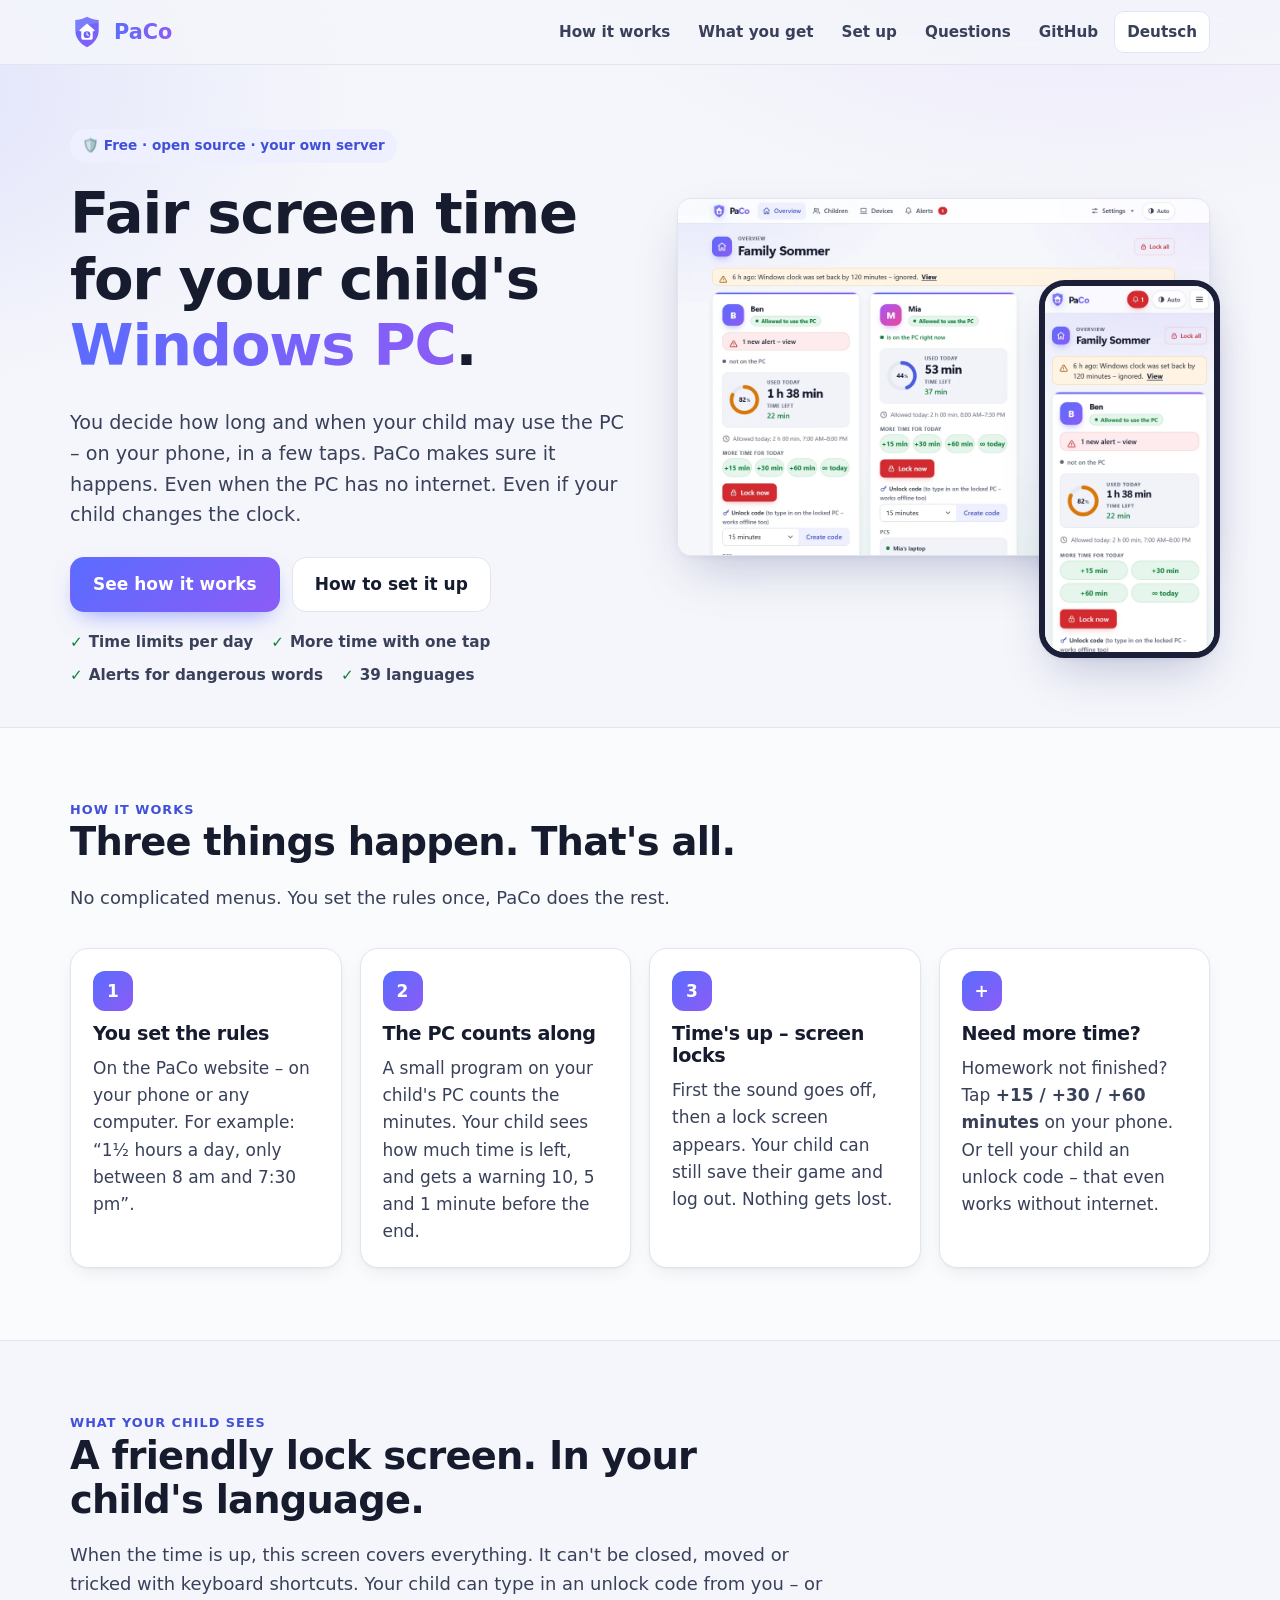
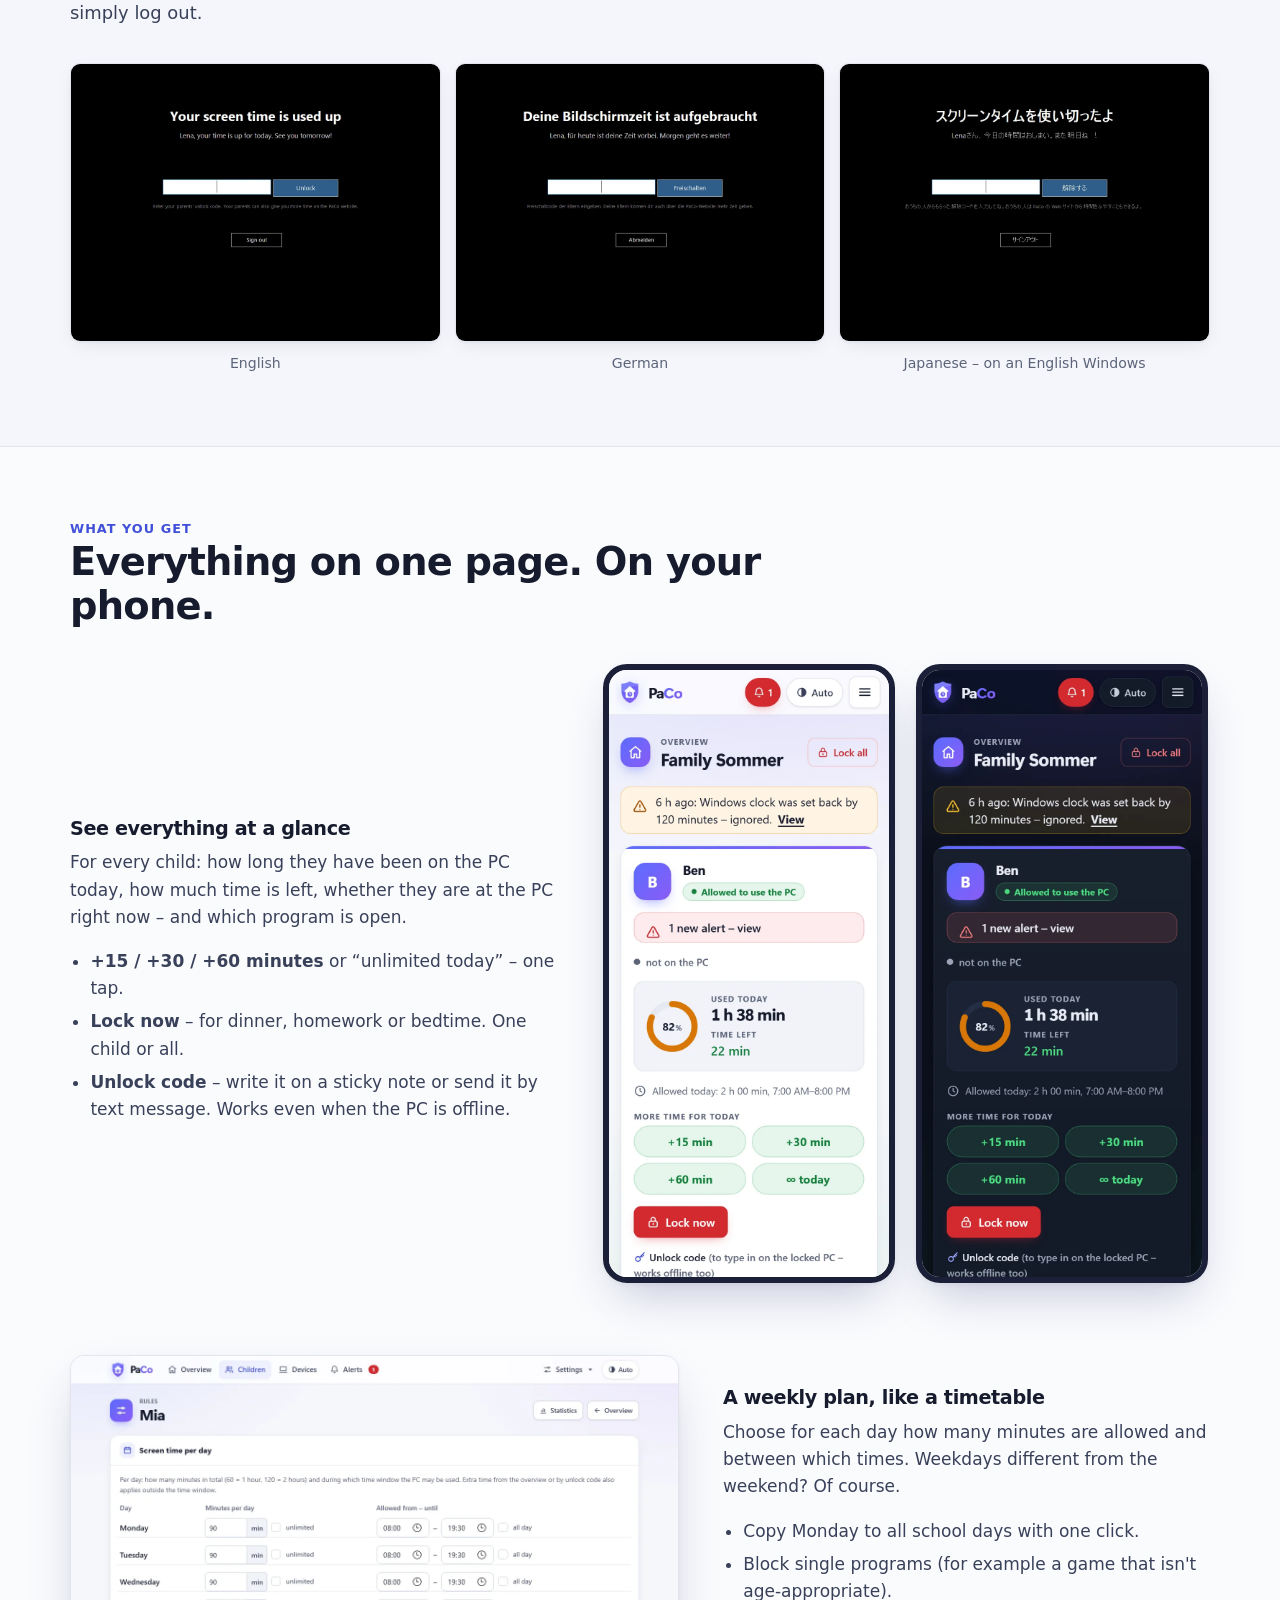
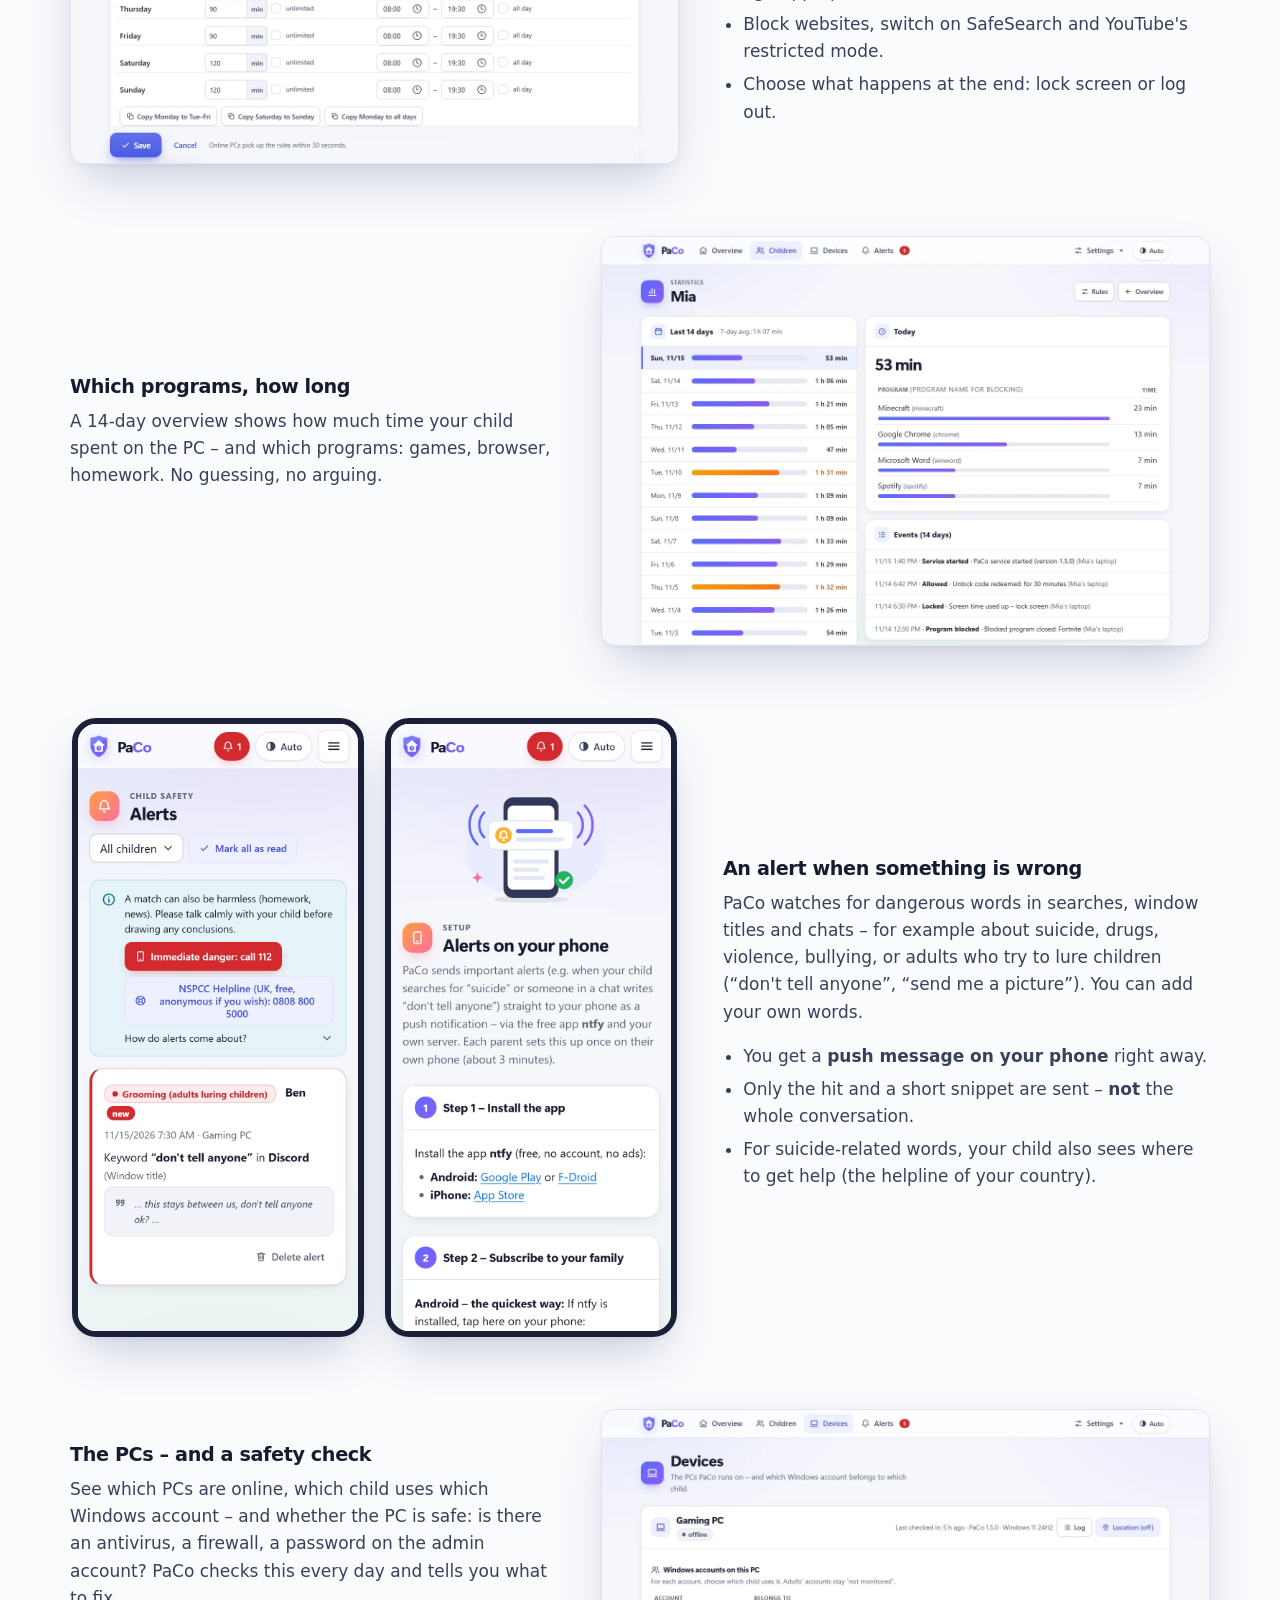
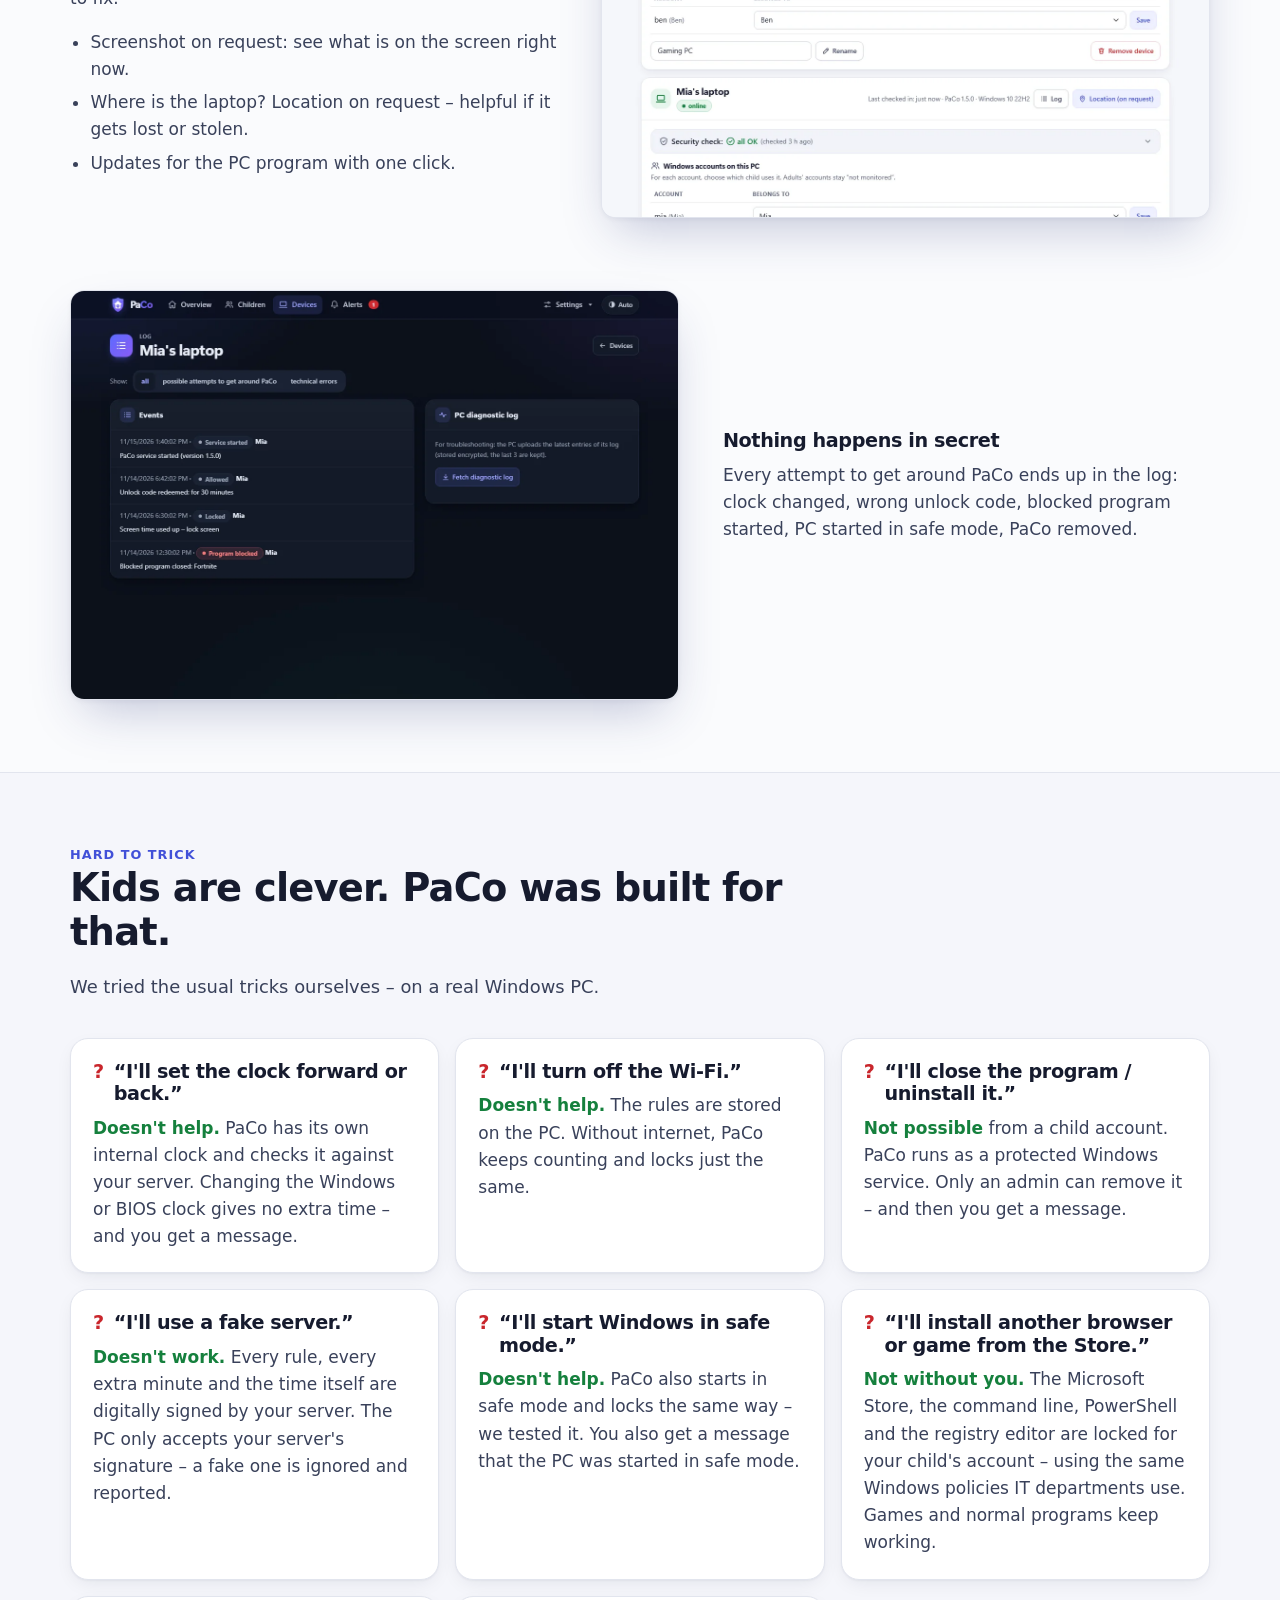
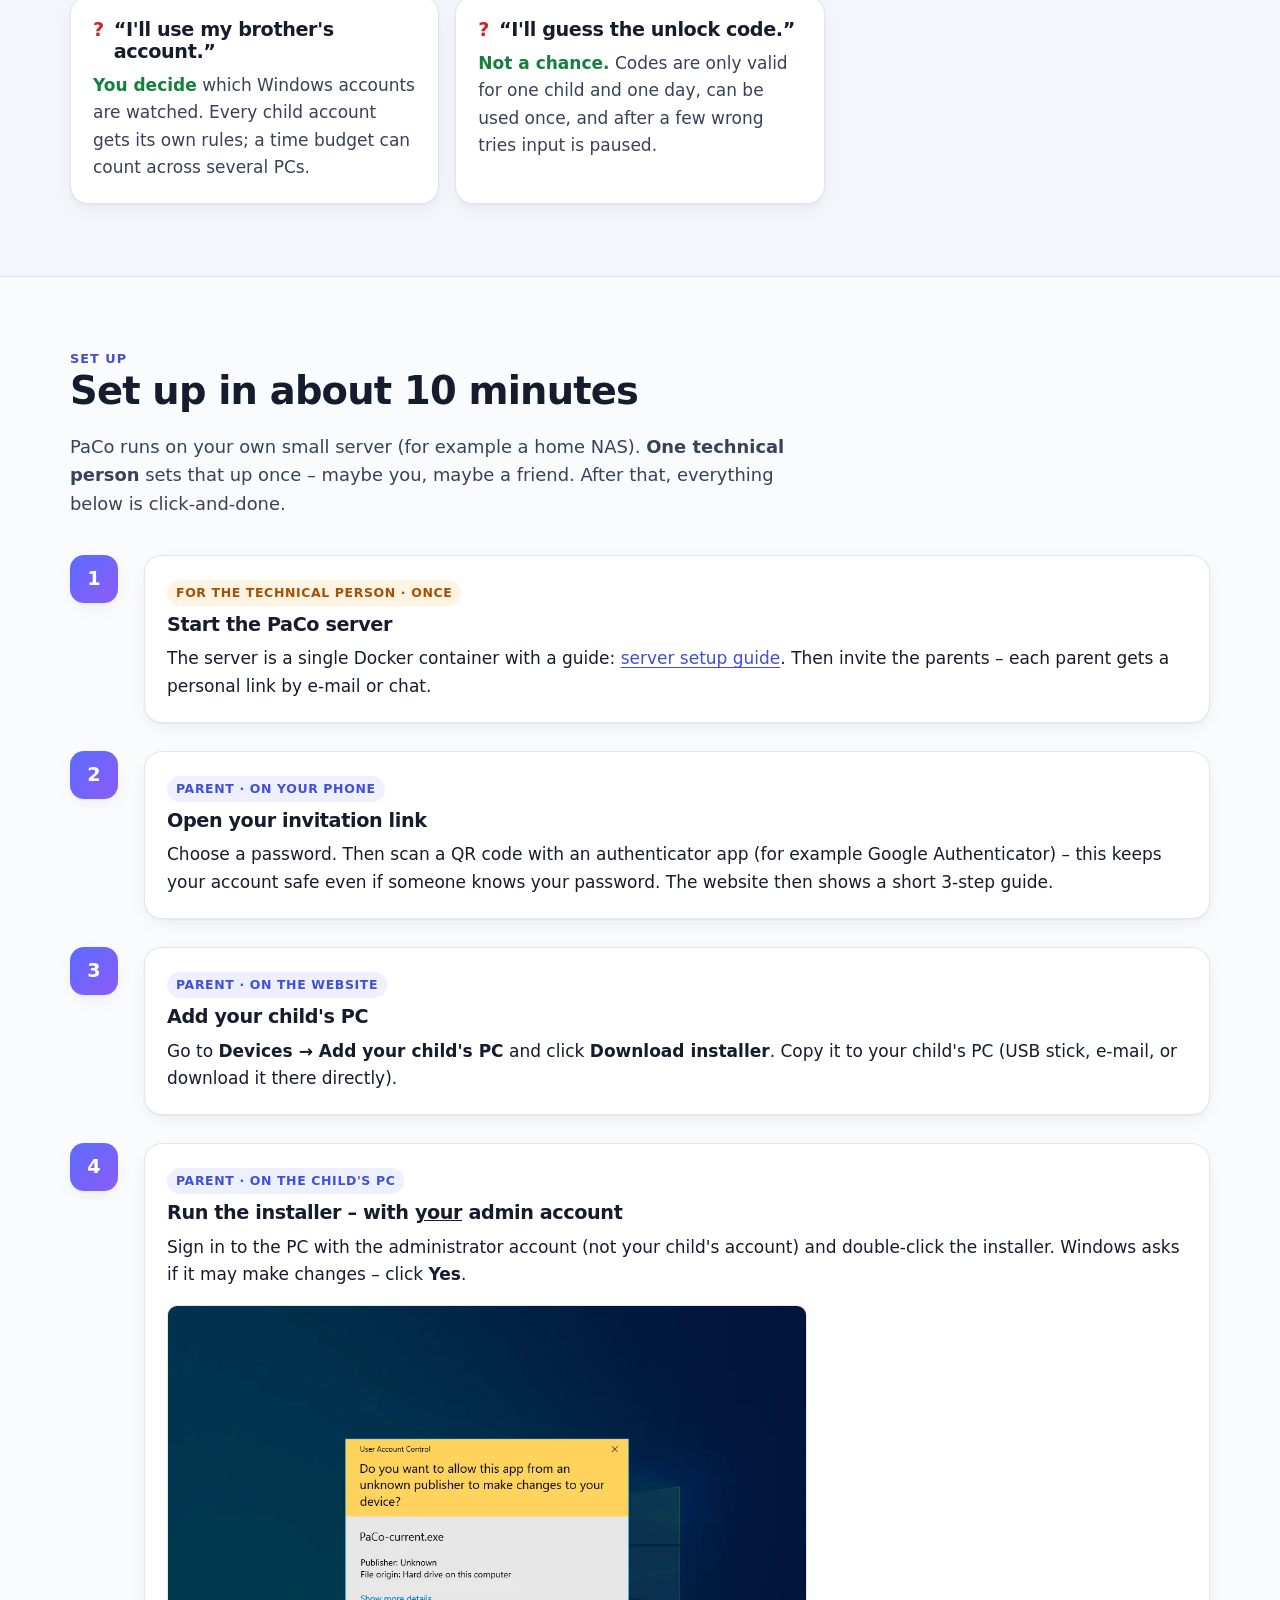
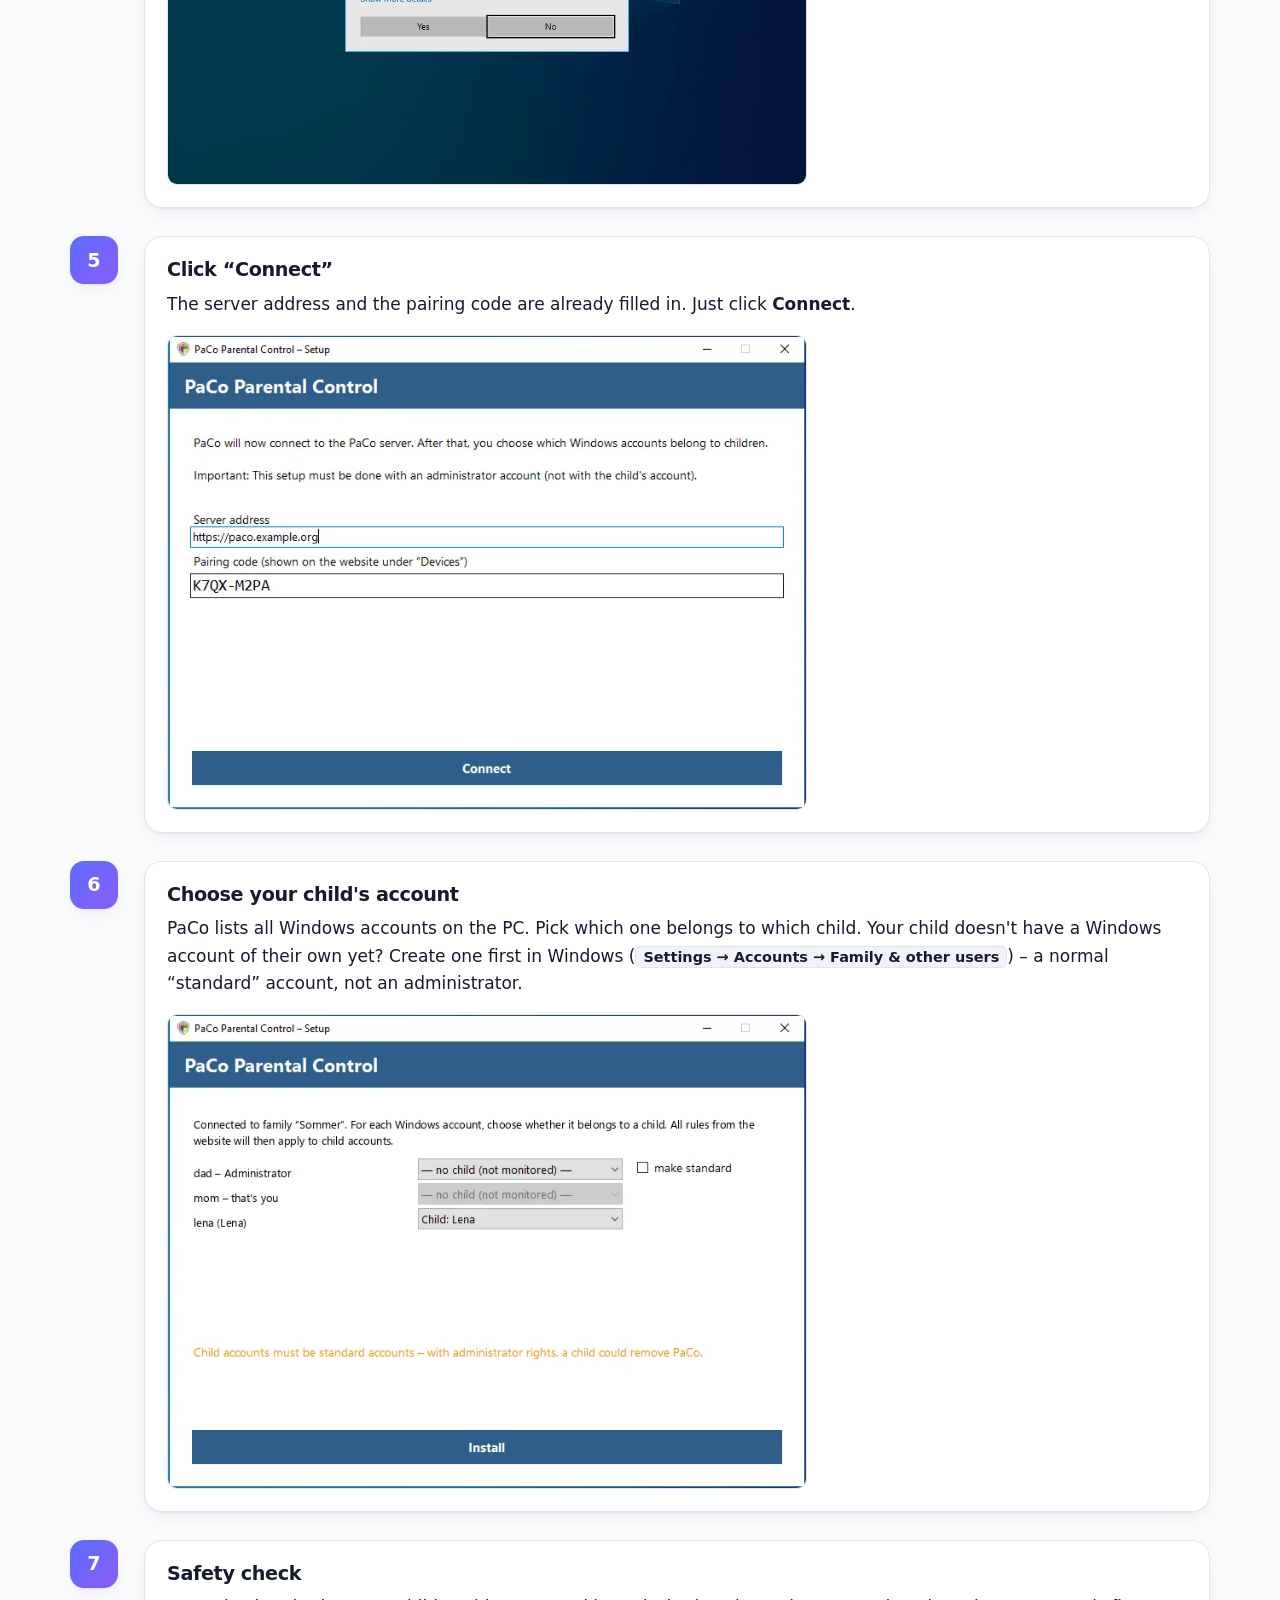
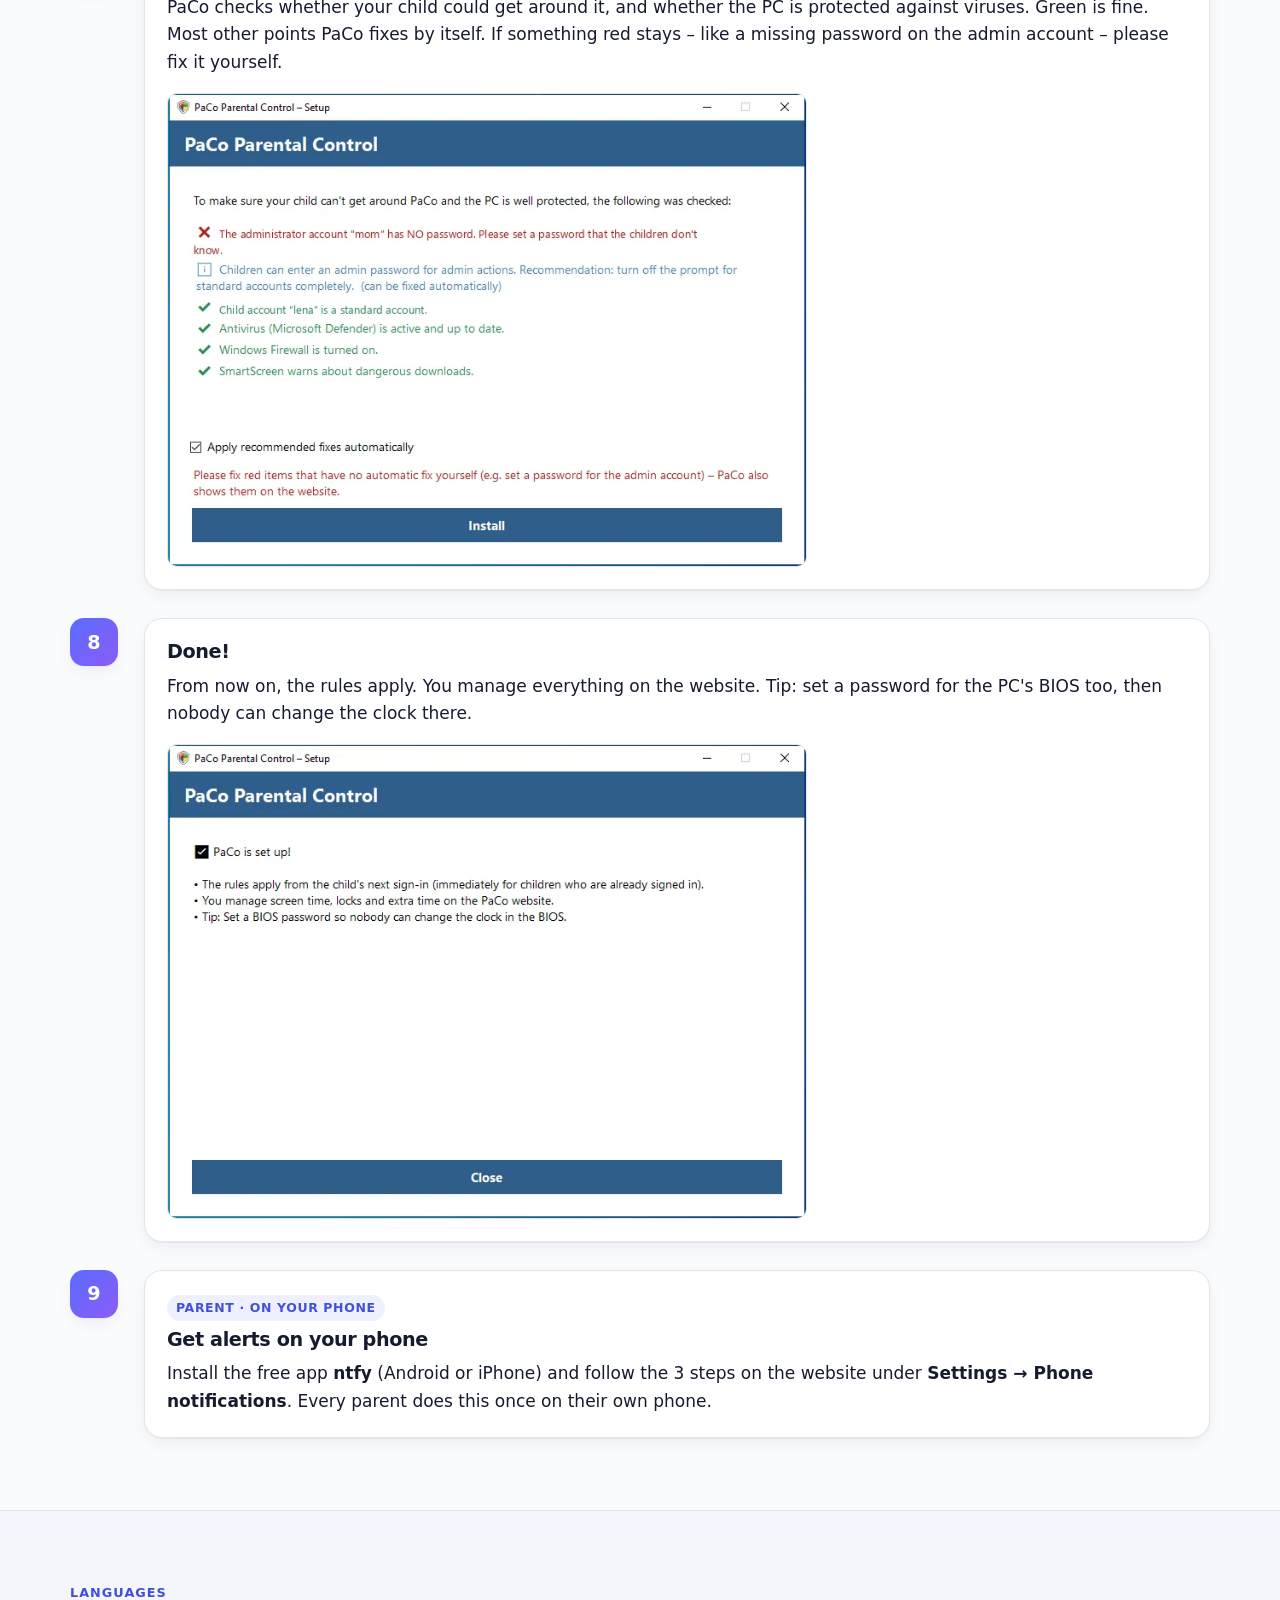
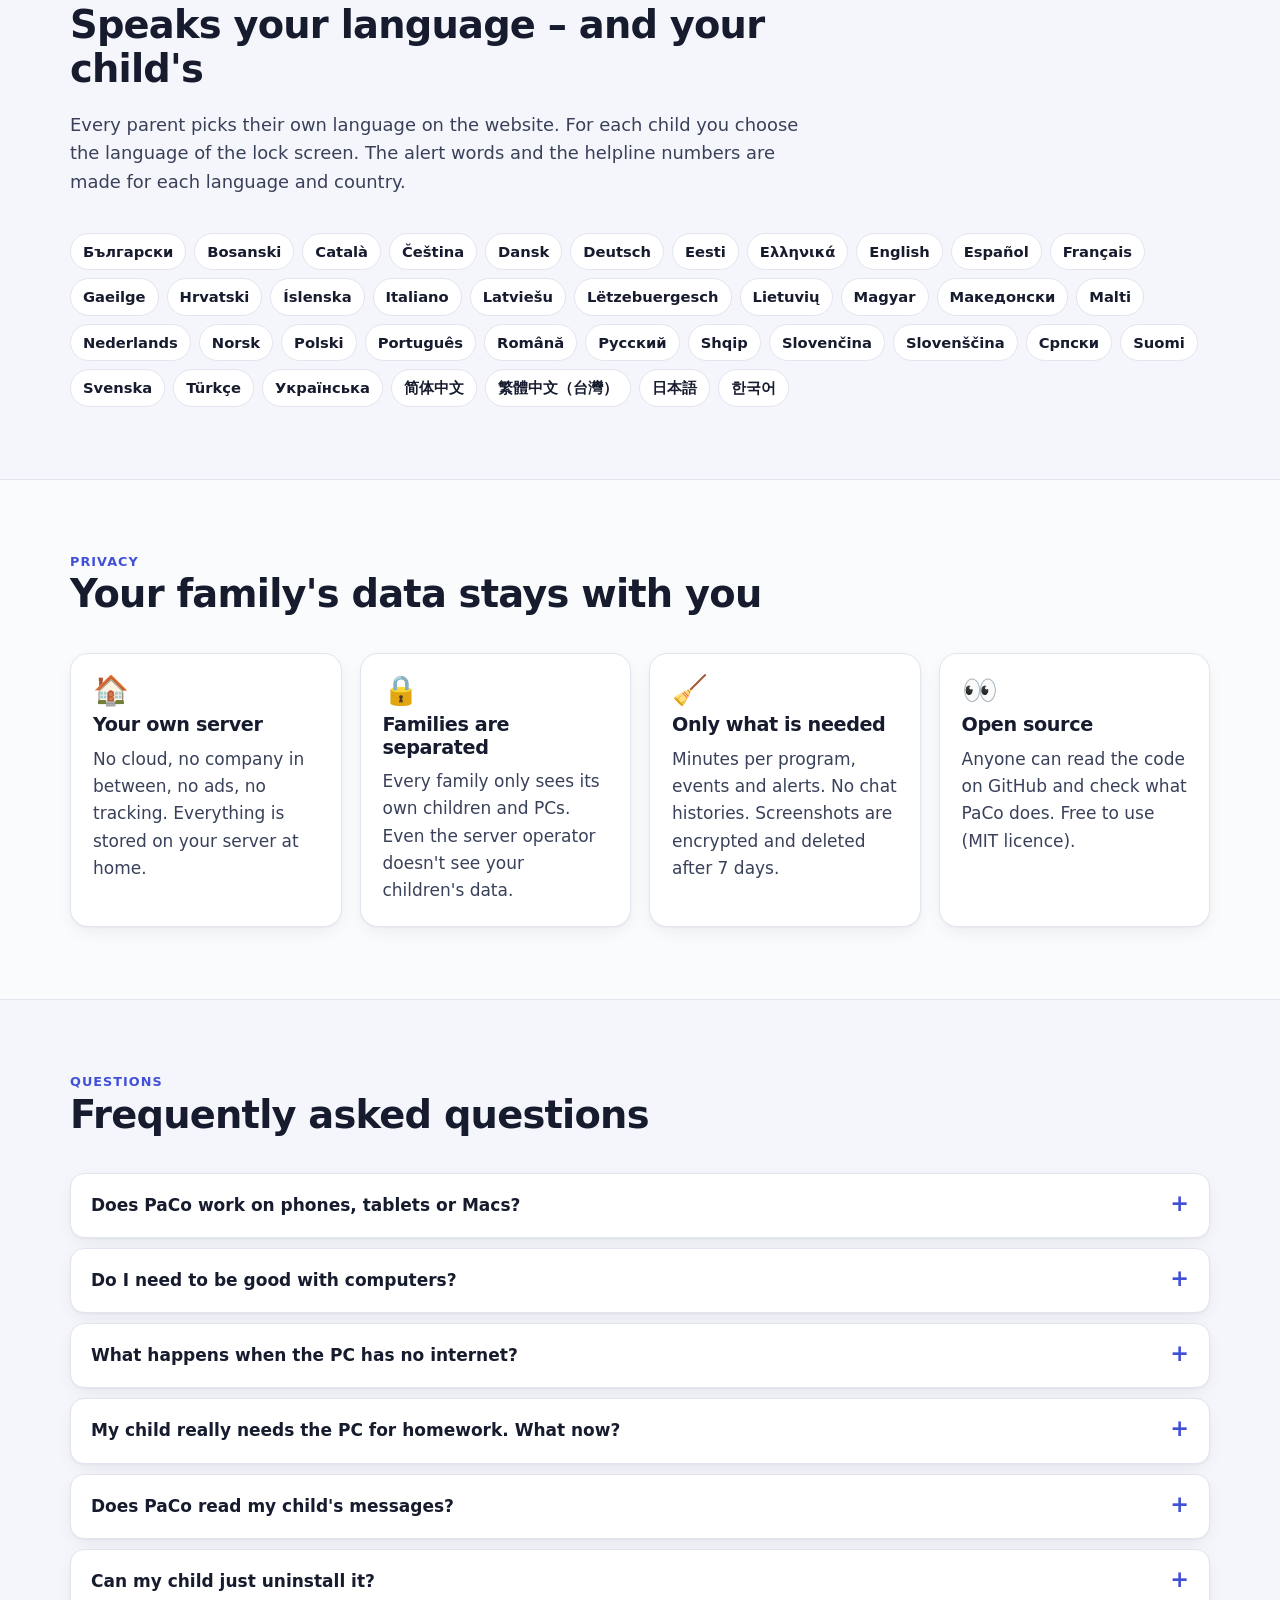
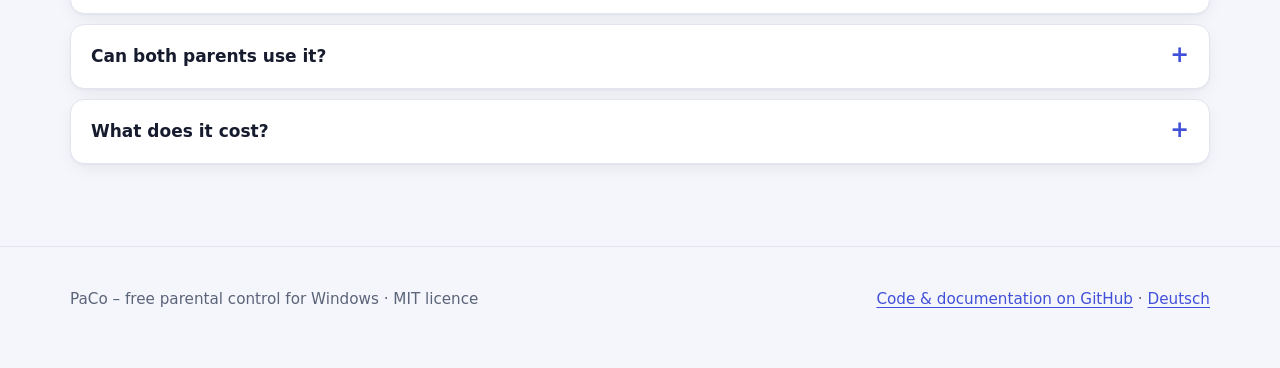
==== commit de69fd3a: "v1.5.2: document safe-mode test and account policies; website cards for safe mode and Store Co-Autho" ====
--- a/site/index.html
+++ b/site/index.html
@@ -192,6 +192,10 @@
         <p><span class="a">Not possible</span> from a child account. PaCo runs as a protected Windows service. Only an admin can remove it – and then you get a message.</p></div>
       <div class="card"><h3><span class="q">?</span> “I'll use a fake server.”</h3>
         <p><span class="a">Doesn't work.</span> Every rule, every extra minute and the time itself are digitally signed by your server. The PC only accepts your server's signature – a fake one is ignored and reported.</p></div>
+      <div class="card"><h3><span class="q">?</span> “I'll start Windows in safe mode.”</h3>
+        <p><span class="a">Doesn't help.</span> PaCo also starts in safe mode and locks the same way – we tested it. You also get a message that the PC was started in safe mode.</p></div>
+      <div class="card"><h3><span class="q">?</span> “I'll install another browser or game from the Store.”</h3>
+        <p><span class="a">Not without you.</span> The Microsoft Store, the command line, PowerShell and the registry editor are locked for your child's account – using the same Windows policies IT departments use. Games and normal programs keep working.</p></div>
       <div class="card"><h3><span class="q">?</span> “I'll use my brother's account.”</h3>
         <p><span class="a">You decide</span> which Windows accounts are watched. Every child account gets its own rules; a time budget can count across several PCs.</p></div>
       <div class="card"><h3><span class="q">?</span> “I'll guess the unlock code.”</h3>
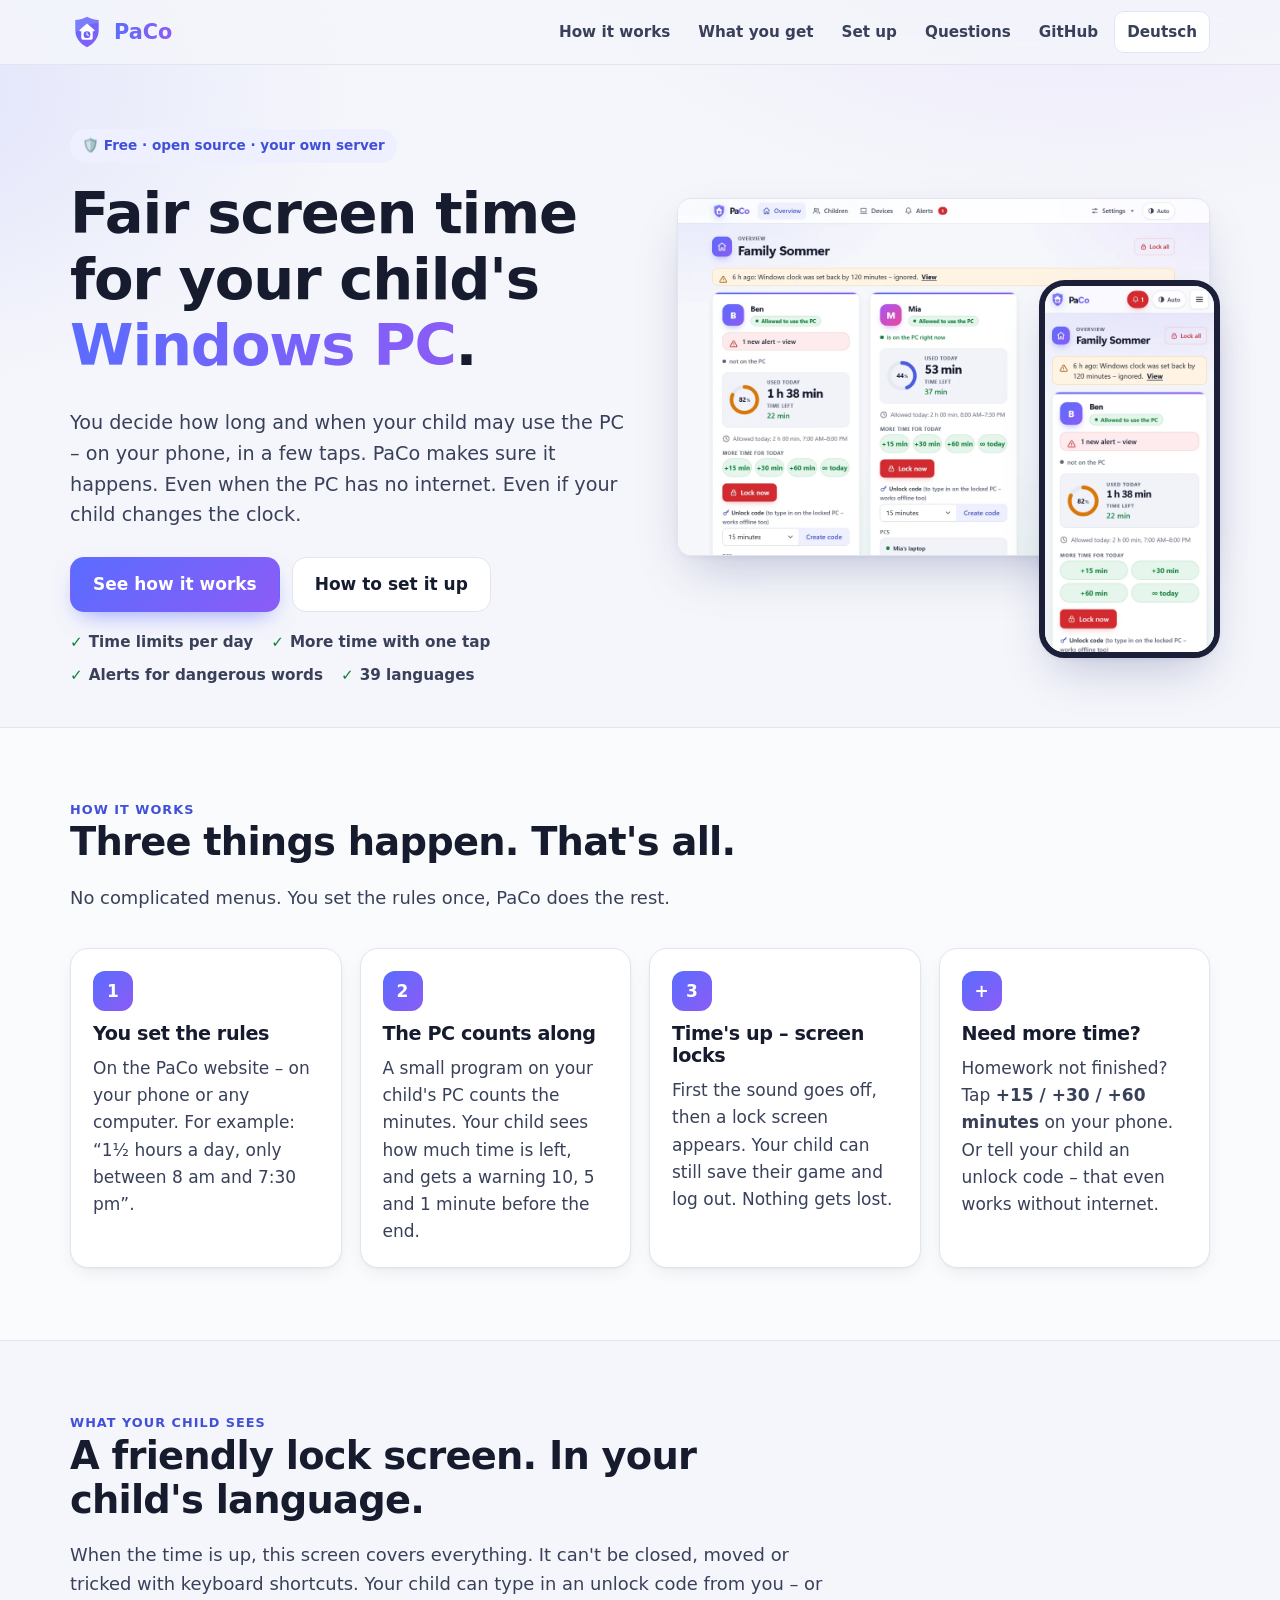
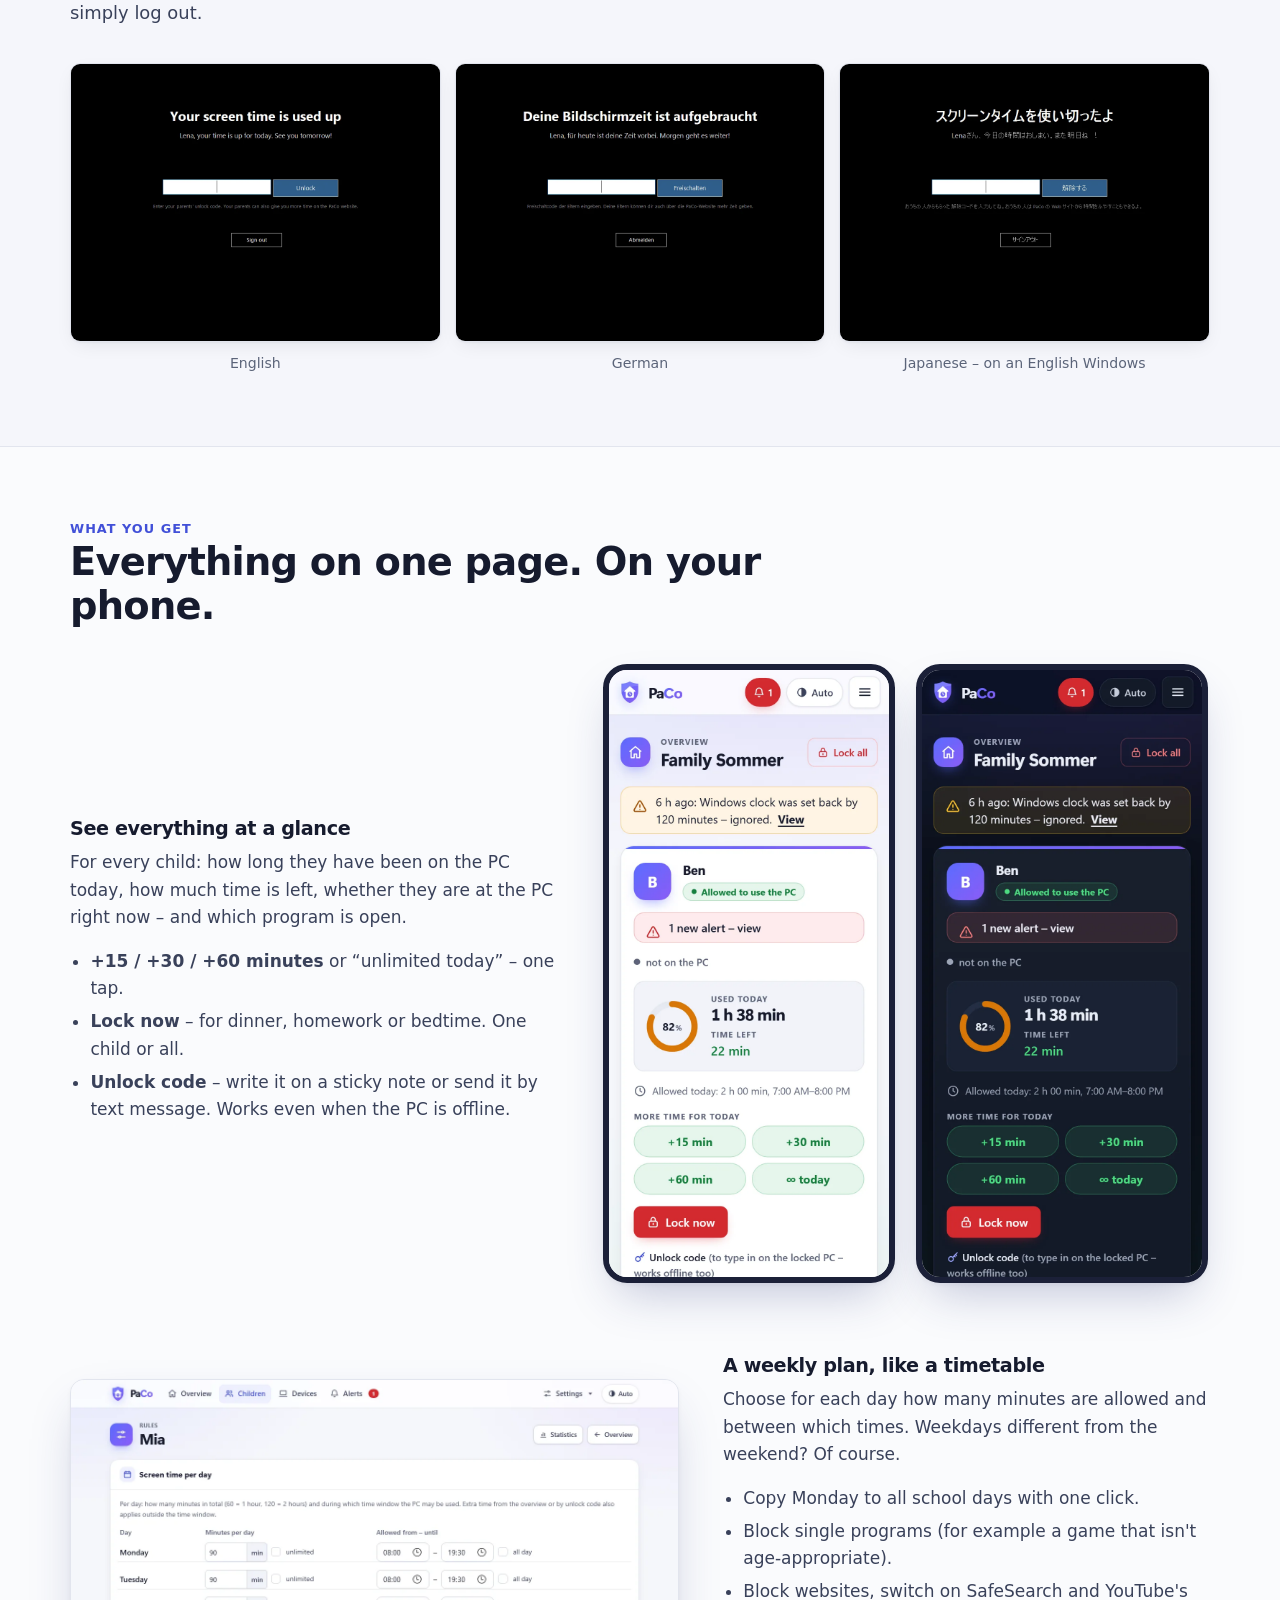
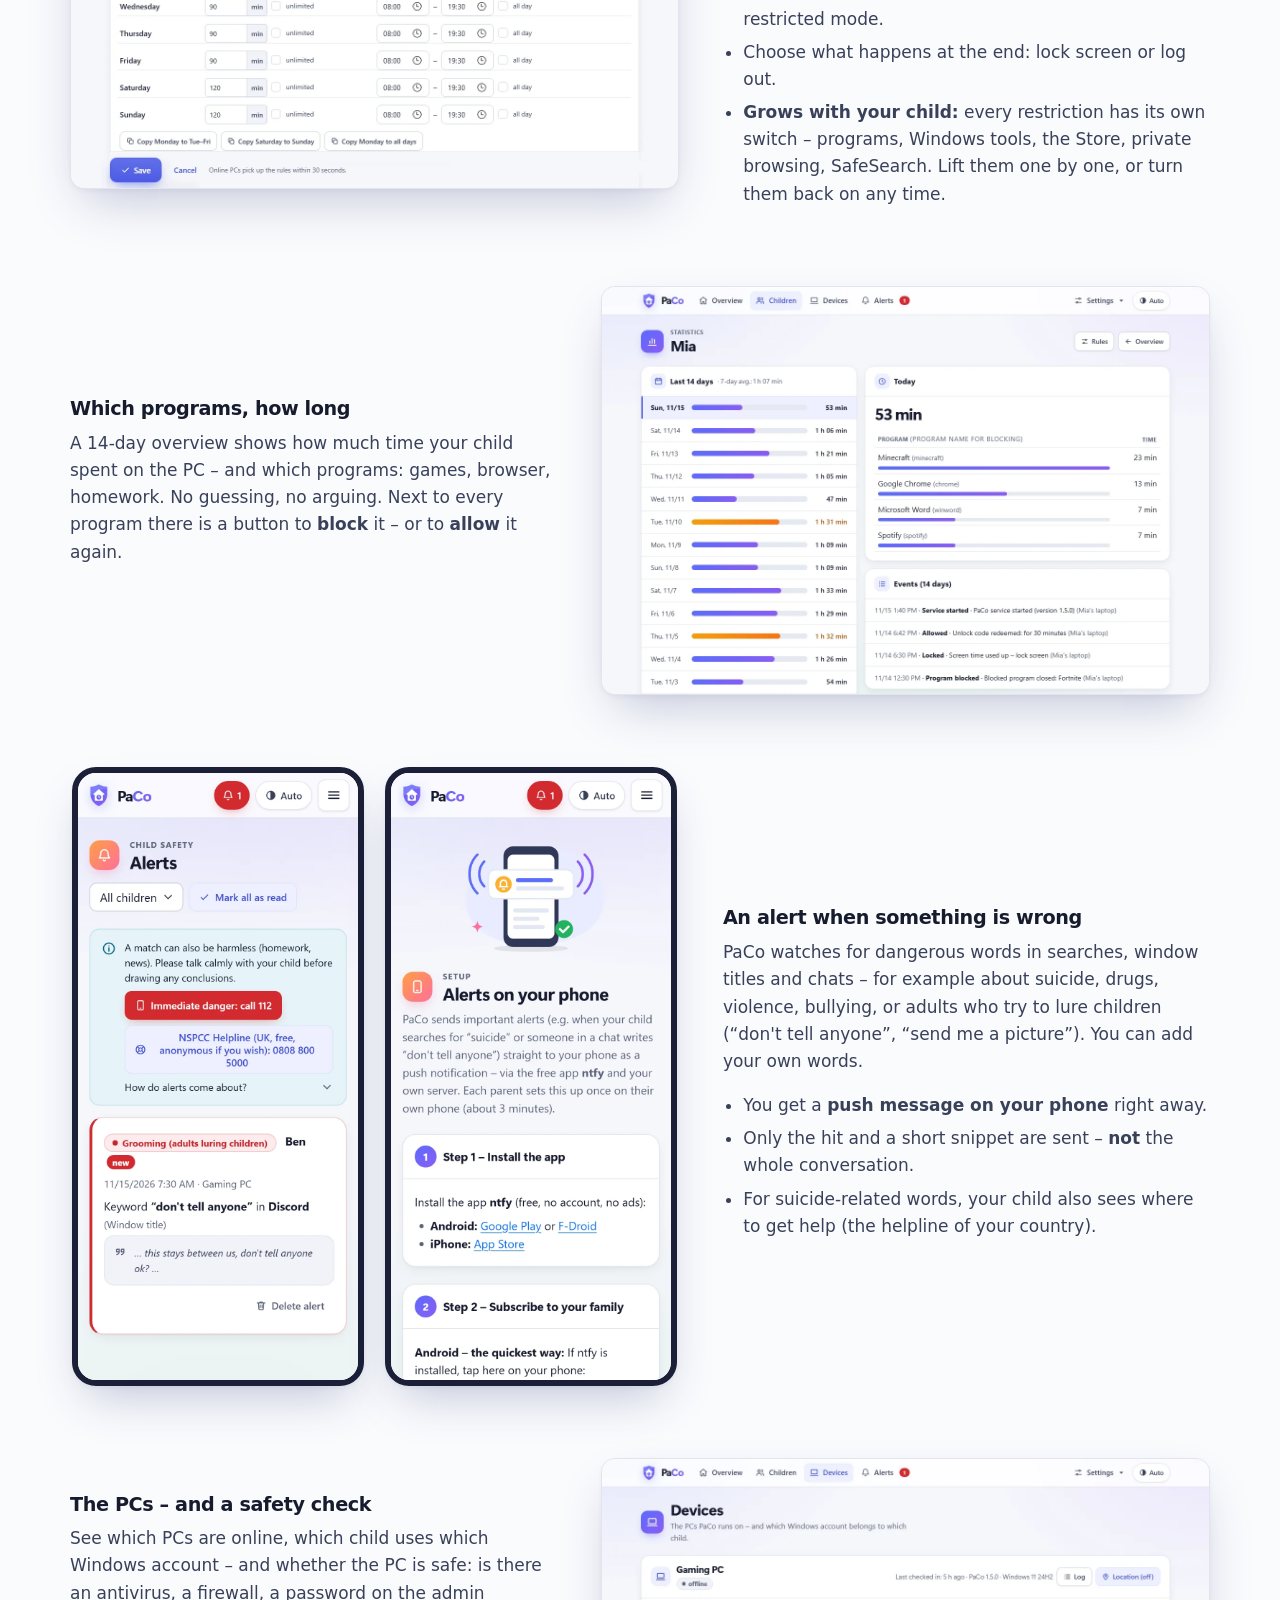
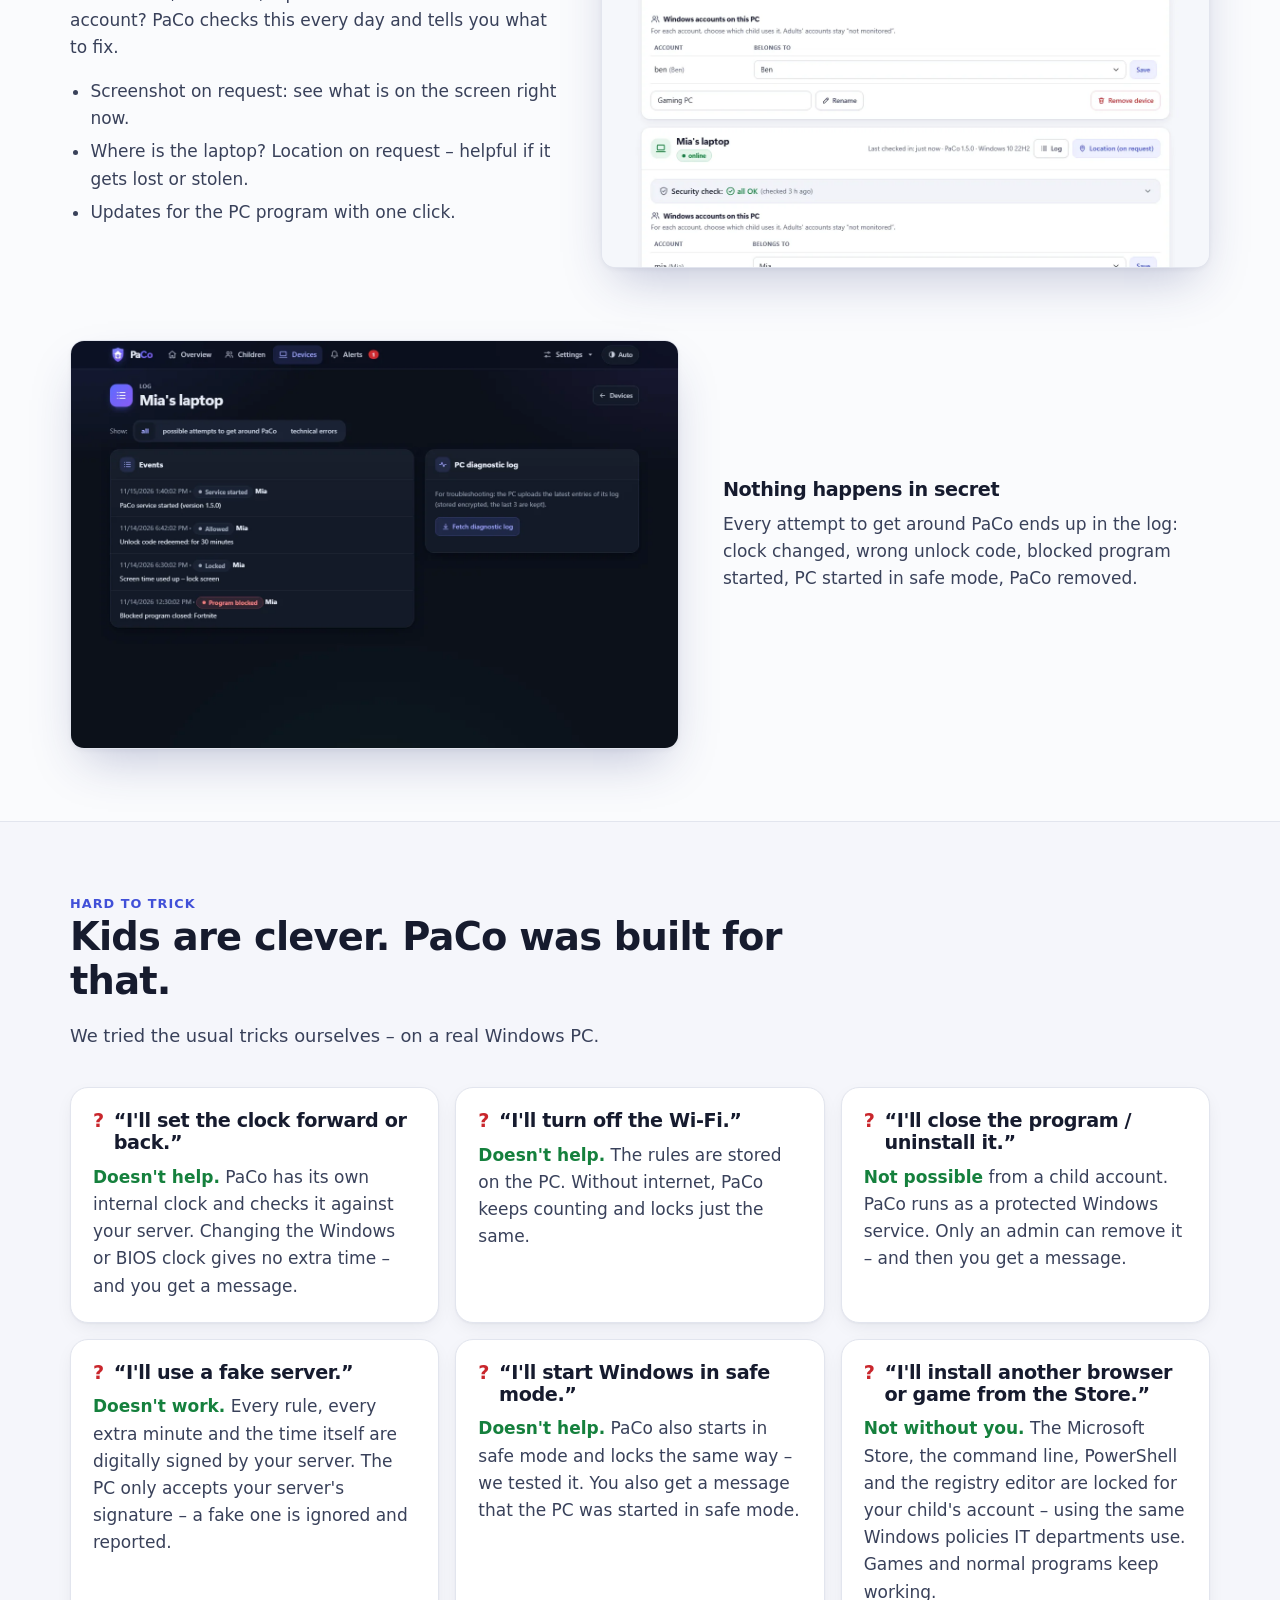
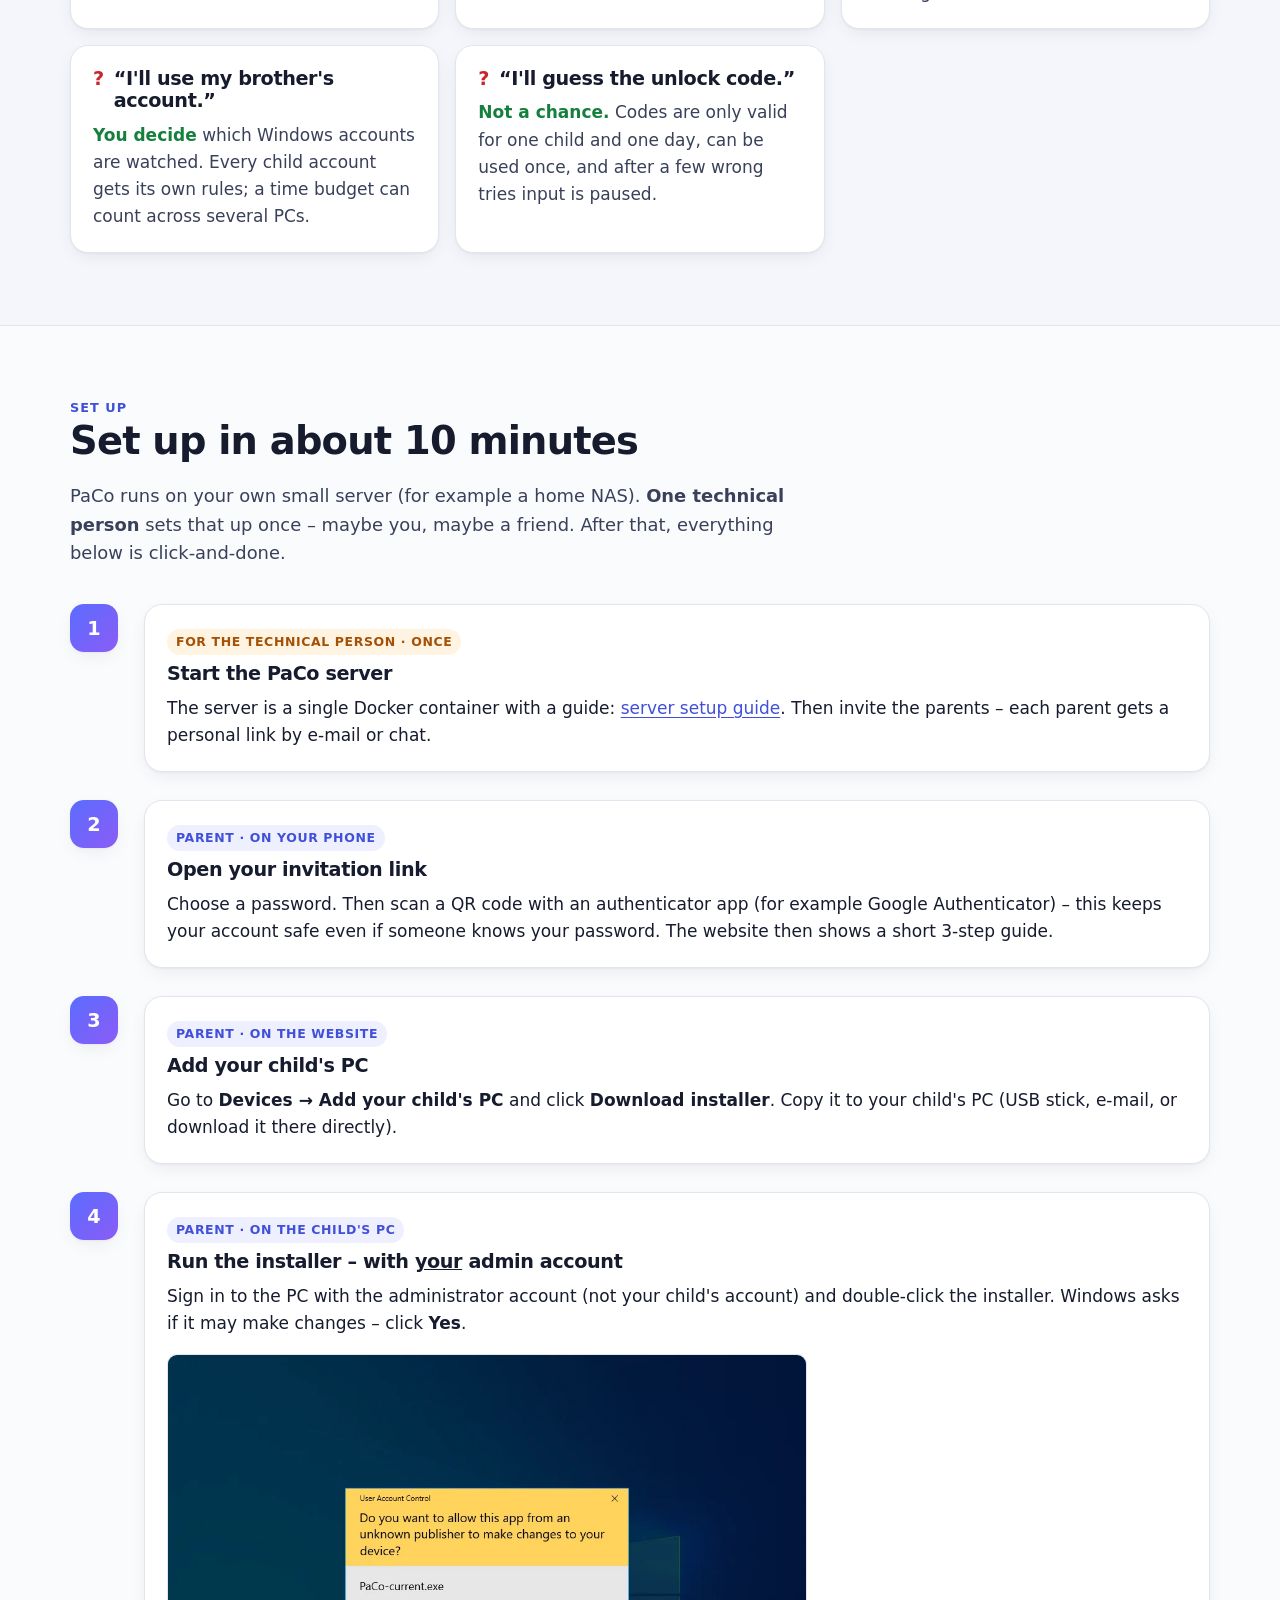
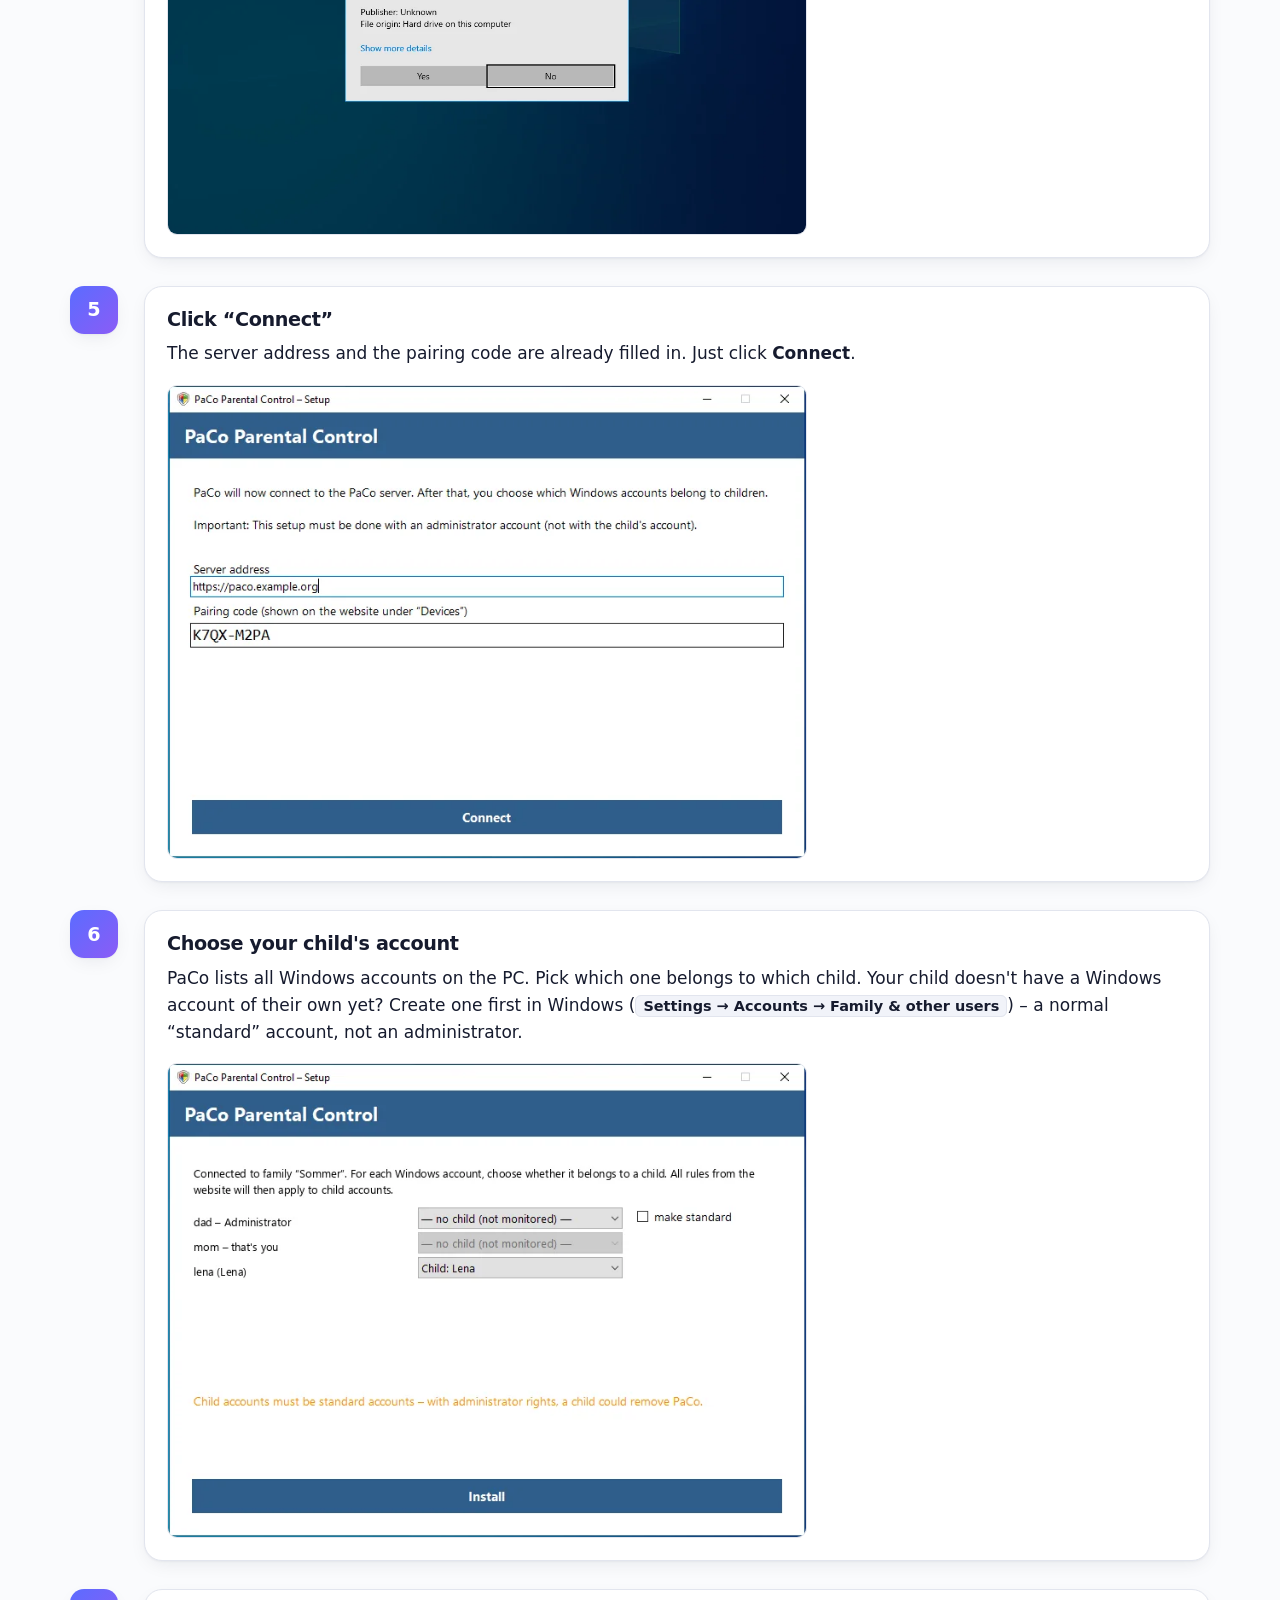
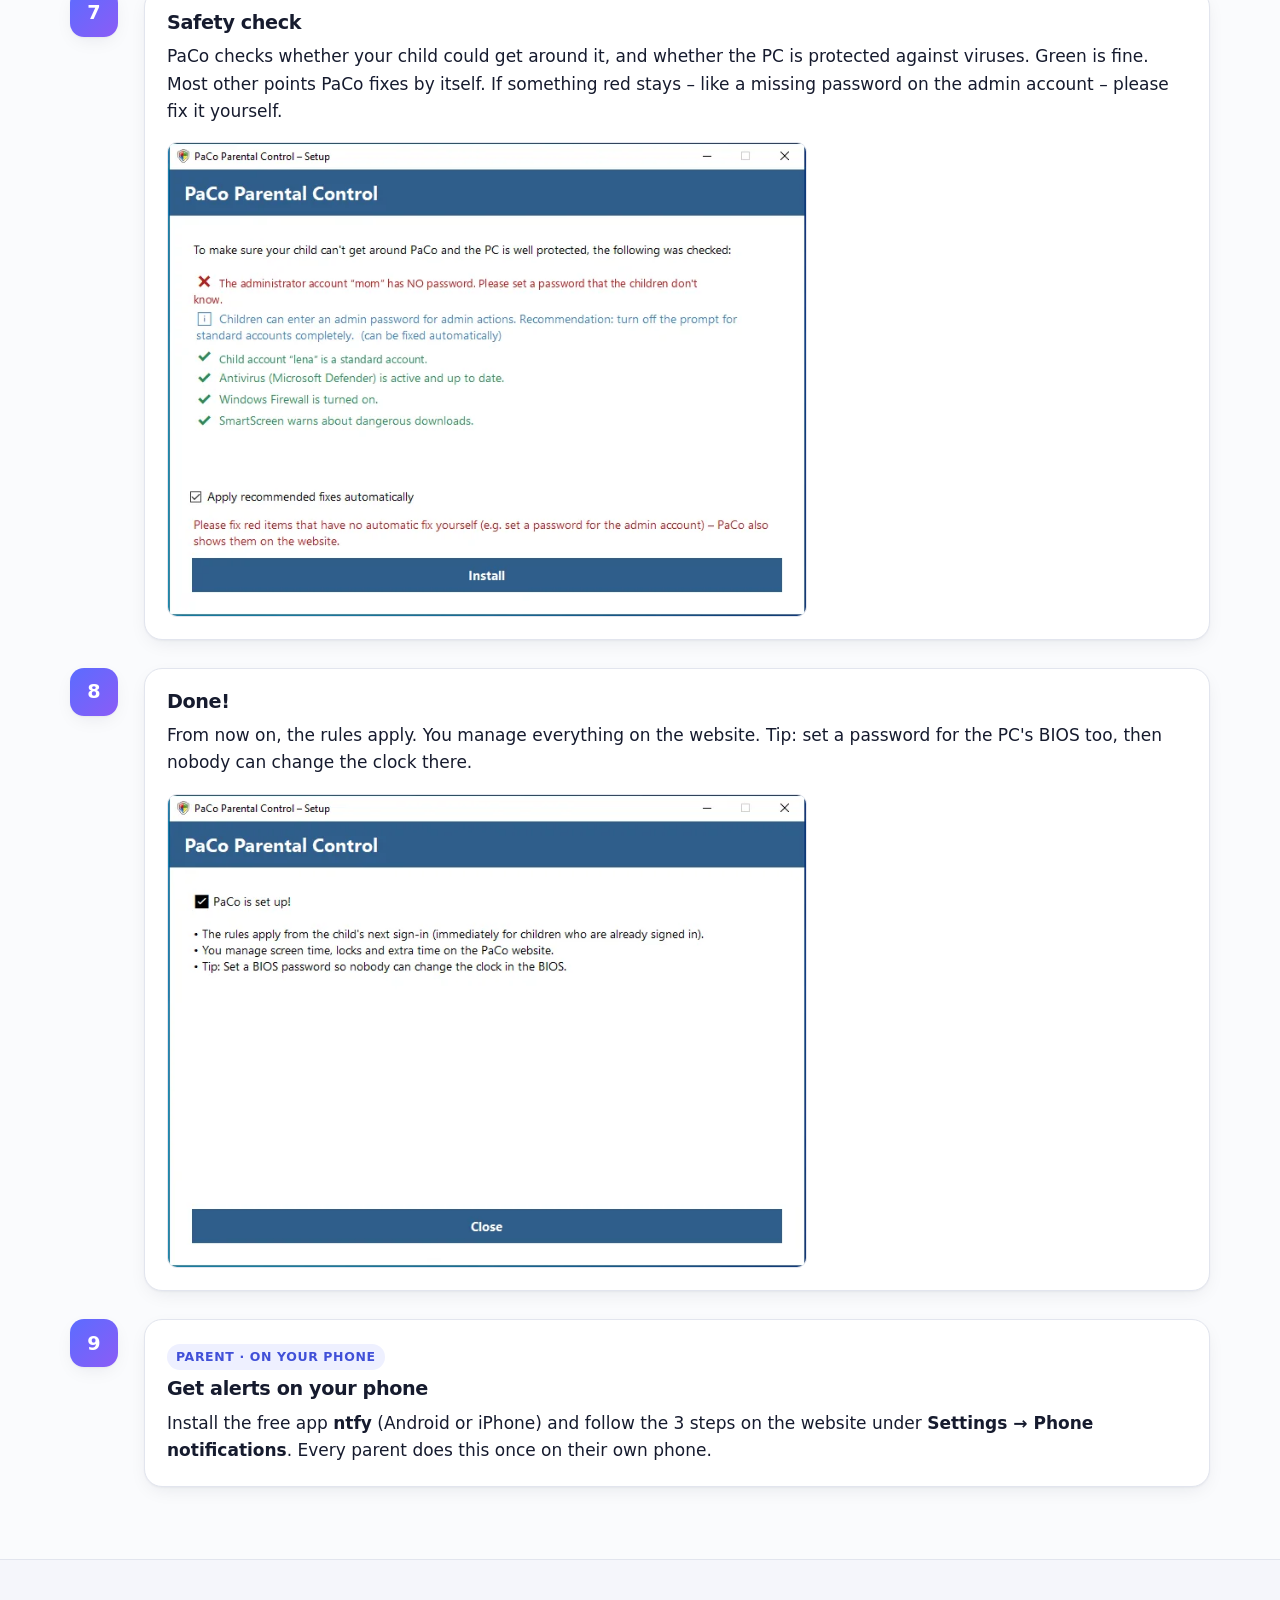
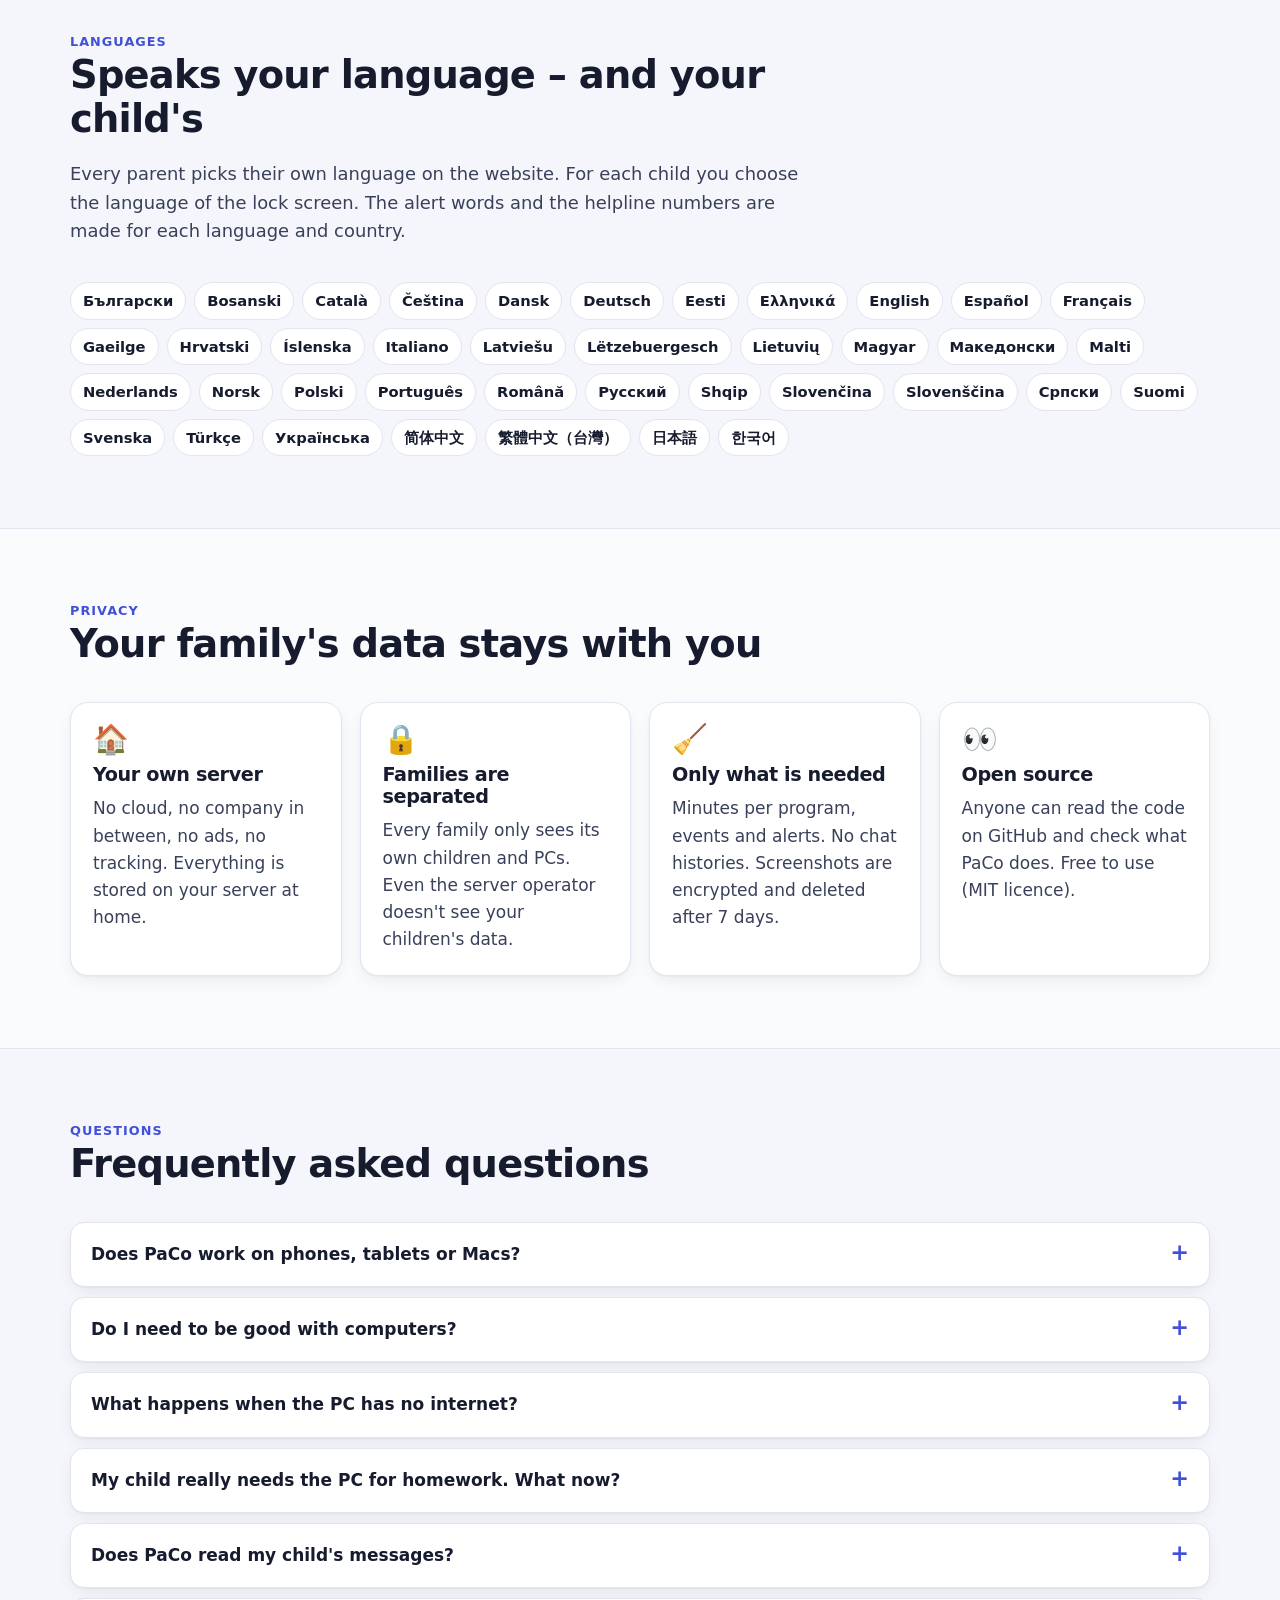
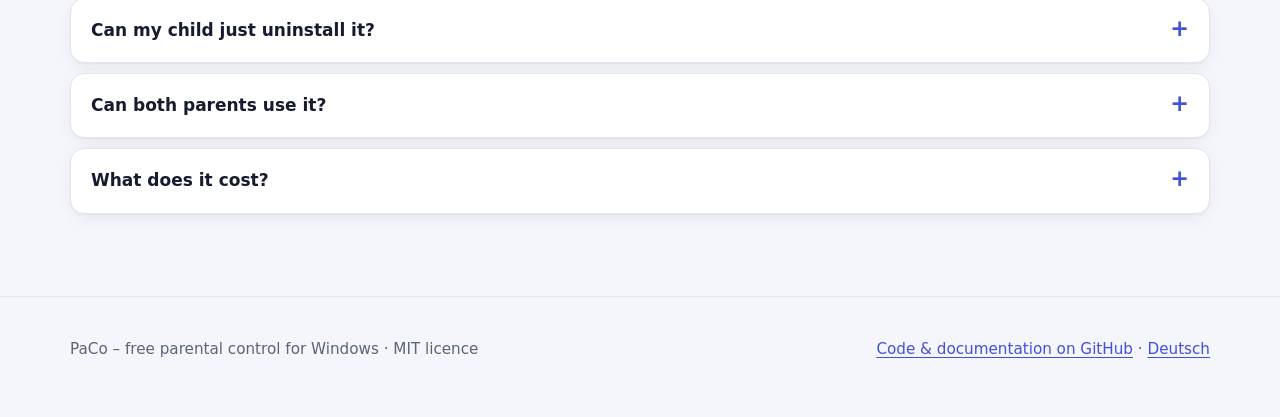
==== commit d7e4cb2a: "v1.6.0: parents block/allow every Windows tool, the Store, browser dev tools and each used program i" ====
--- a/site/index.html
+++ b/site/index.html
@@ -122,6 +122,7 @@
           <li>Block single programs (for example a game that isn't age-appropriate).</li>
           <li>Block websites, switch on SafeSearch and YouTube's restricted mode.</li>
           <li>Choose what happens at the end: lock screen or log out.</li>
+          <li><b>Grows with your child:</b> every restriction has its own switch – programs, Windows tools, the Store, private browsing, SafeSearch. Lift them one by one, or turn them back on any time.</li>
         </ul>
       </div>
       <img class="shot" src="img/rules.en.desktop.webp" width="1280" height="860" alt="The weekly plan: minutes per day and allowed times for each weekday">
@@ -130,7 +131,8 @@
     <div class="feature">
       <div class="text">
         <h3>Which programs, how long</h3>
-        <p>A 14-day overview shows how much time your child spent on the PC – and which programs: games, browser, homework. No guessing, no arguing.</p>
+        <p>A 14-day overview shows how much time your child spent on the PC – and which programs: games, browser, homework. No guessing, no arguing.
+          Next to every program there is a button to <b>block</b> it – or to <b>allow</b> it again.</p>
       </div>
       <img class="shot" src="img/stats.en.desktop.webp" width="1280" height="860" alt="Statistics: screen time per day for the last 14 days and the programs used">
     </div>
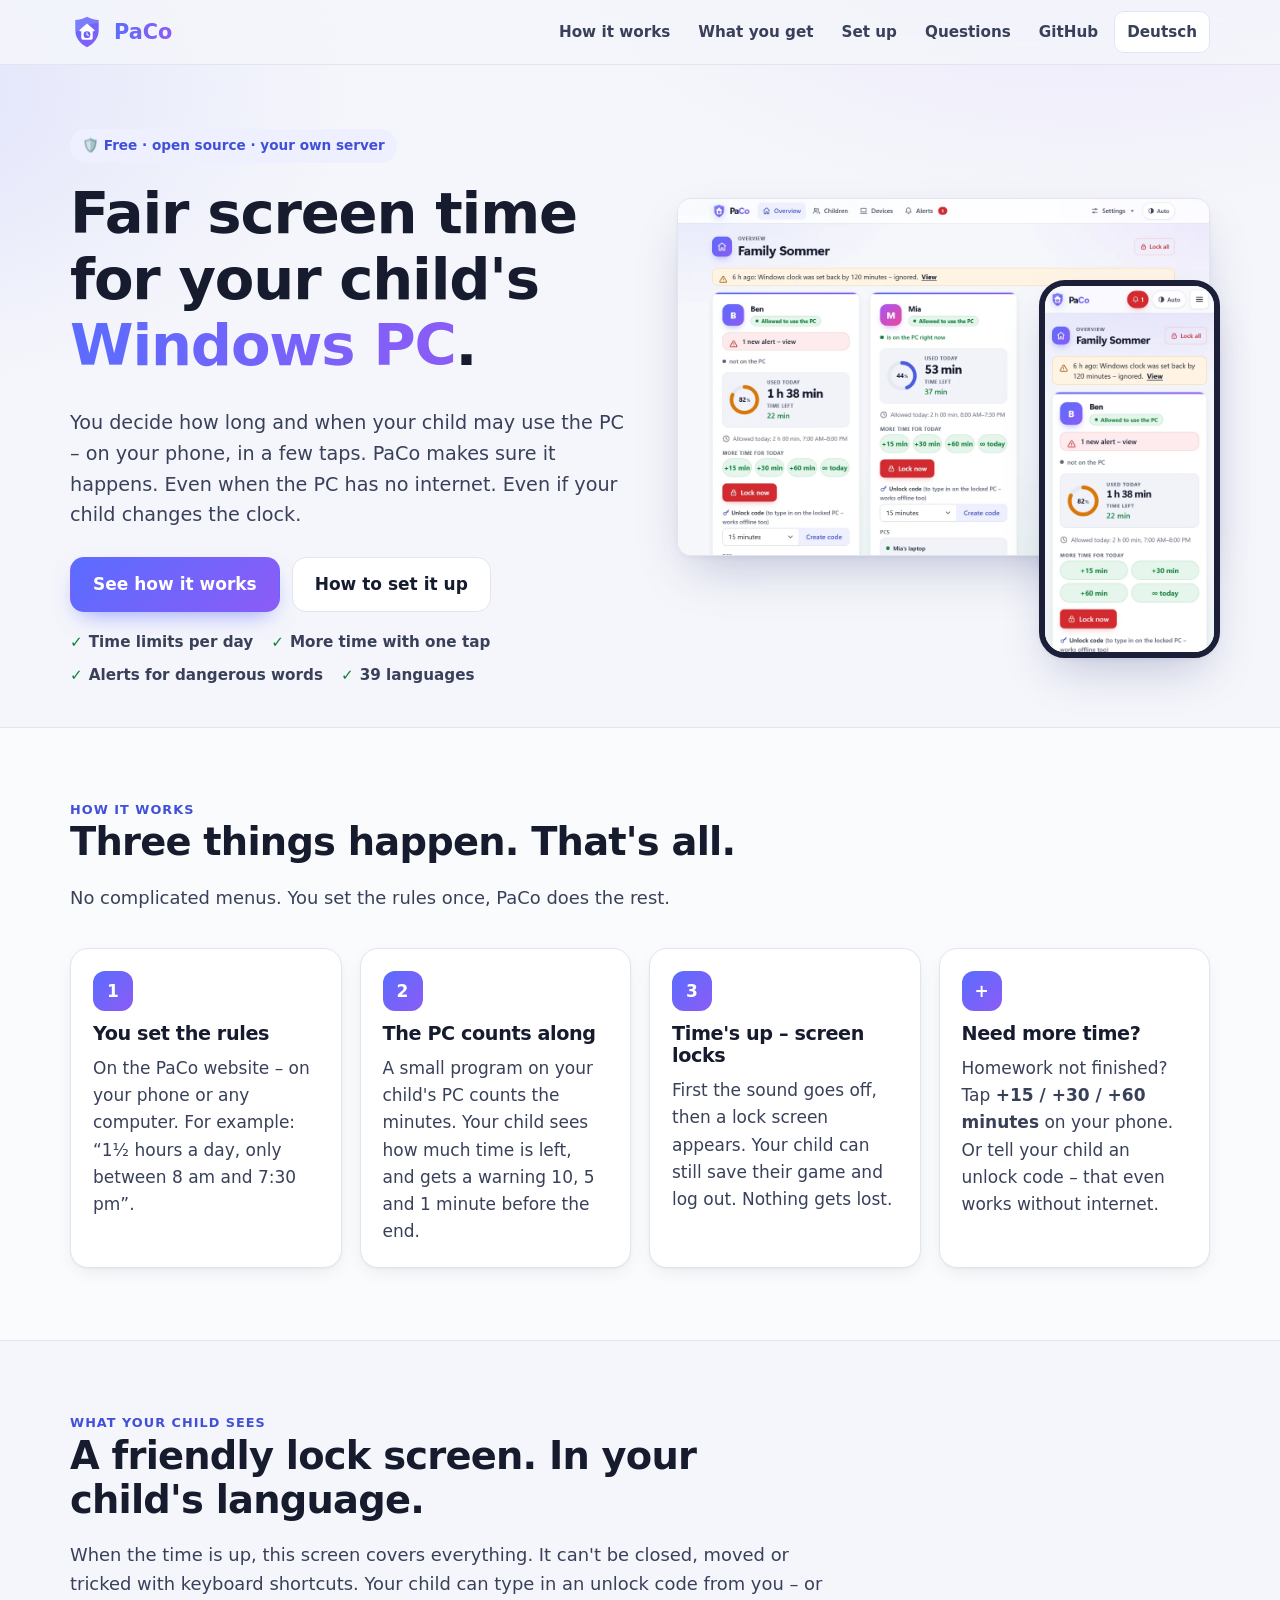
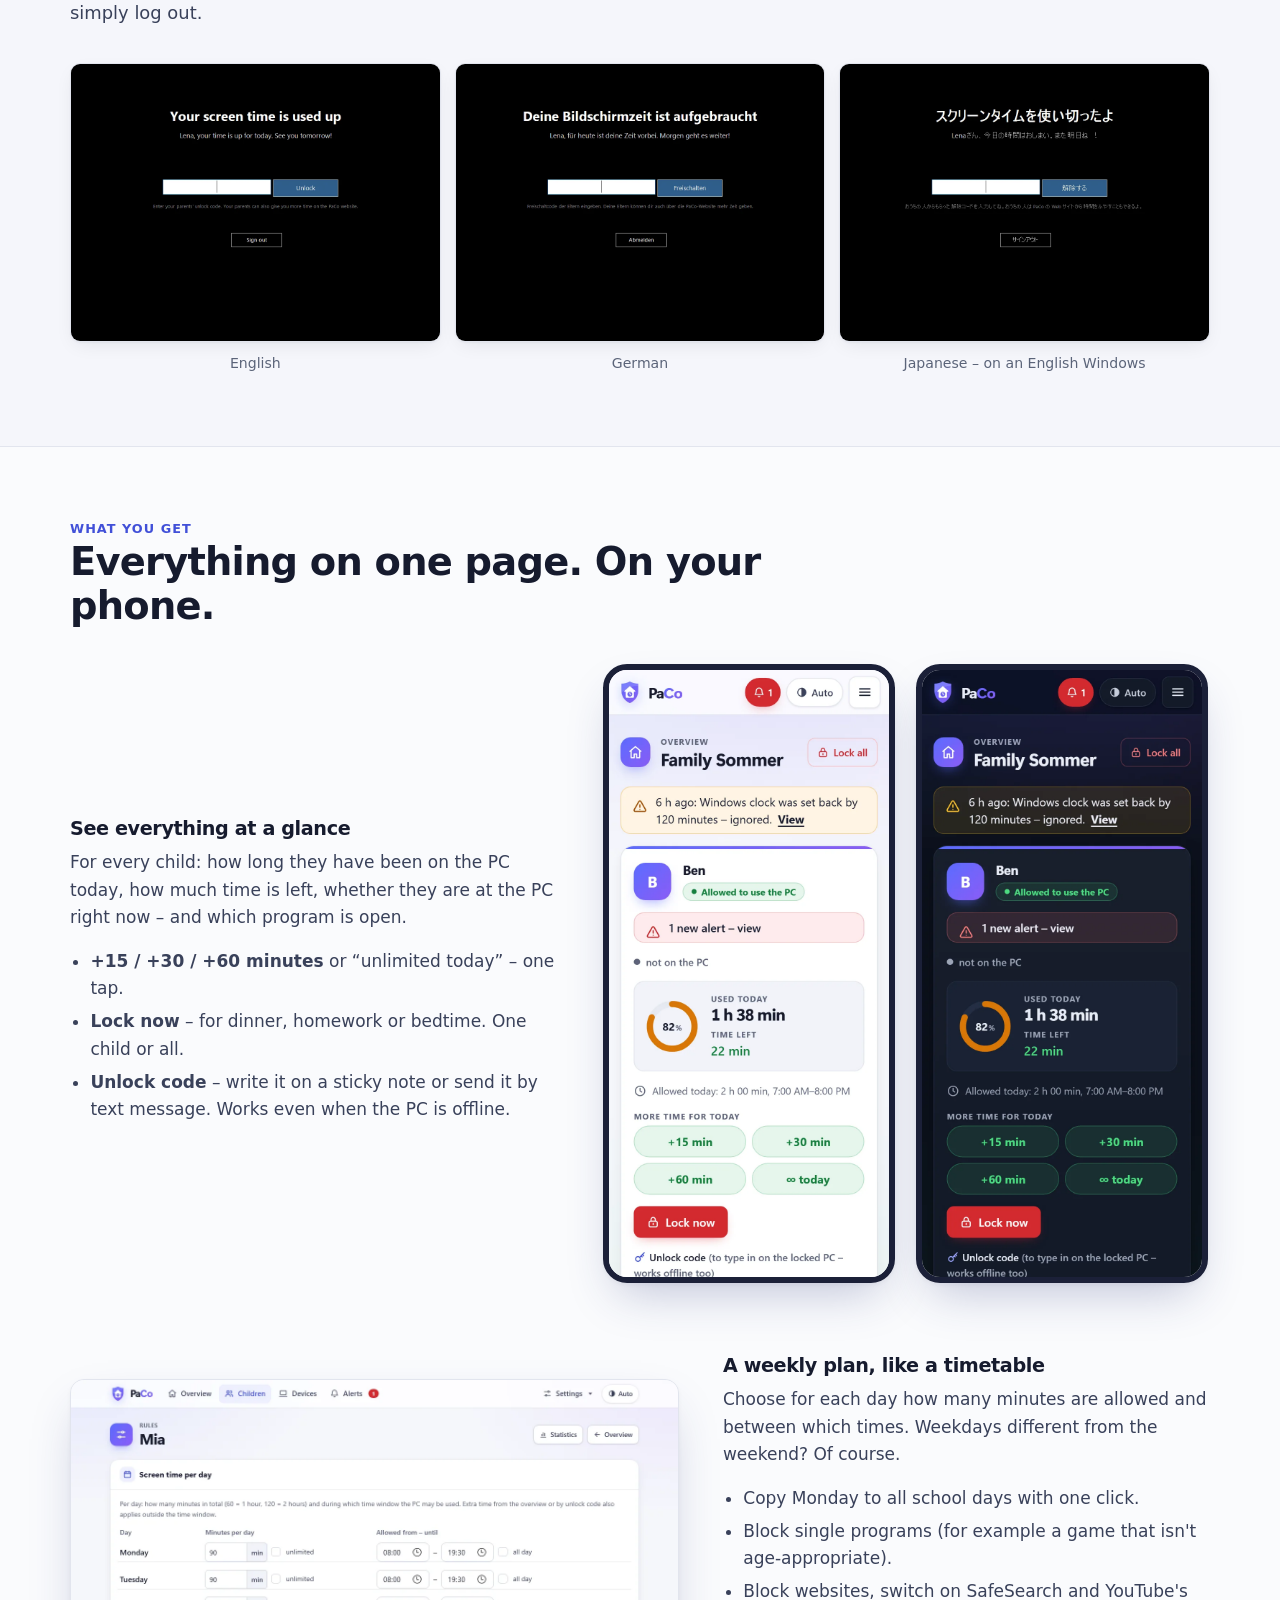
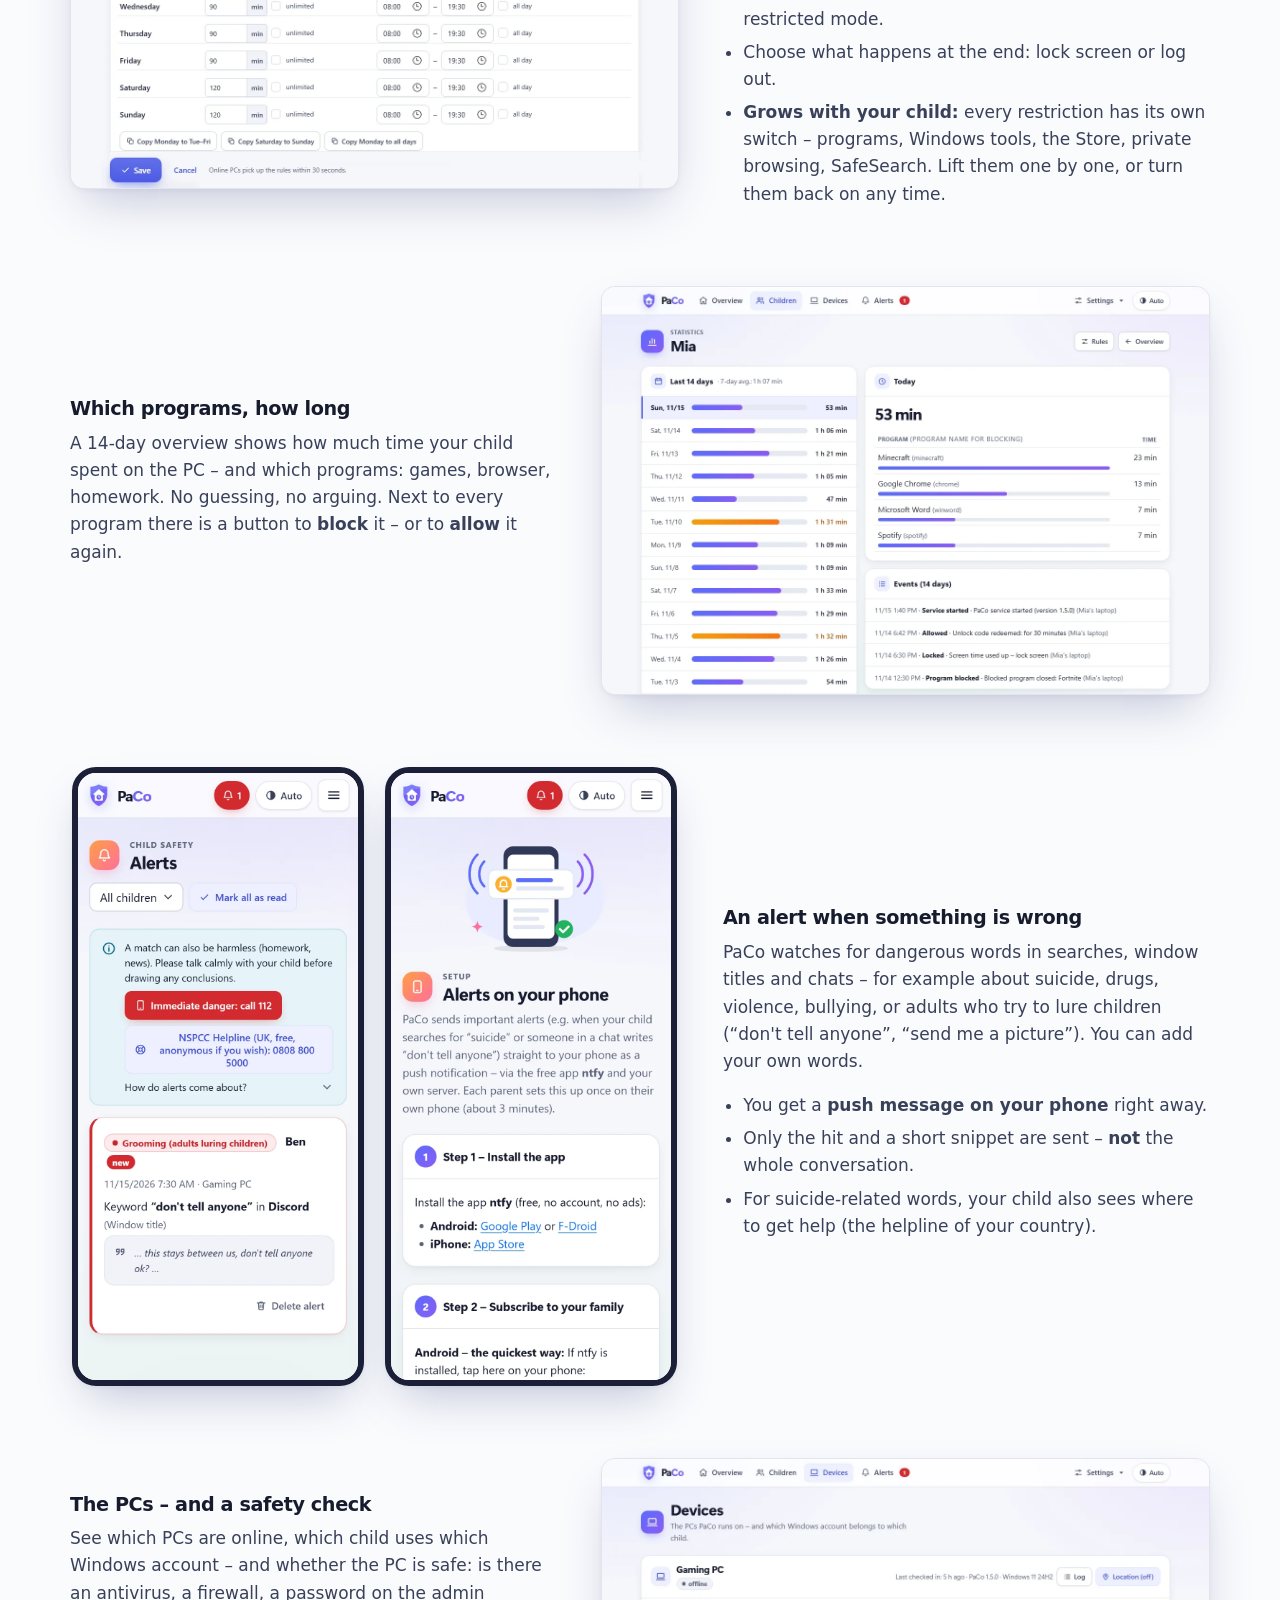
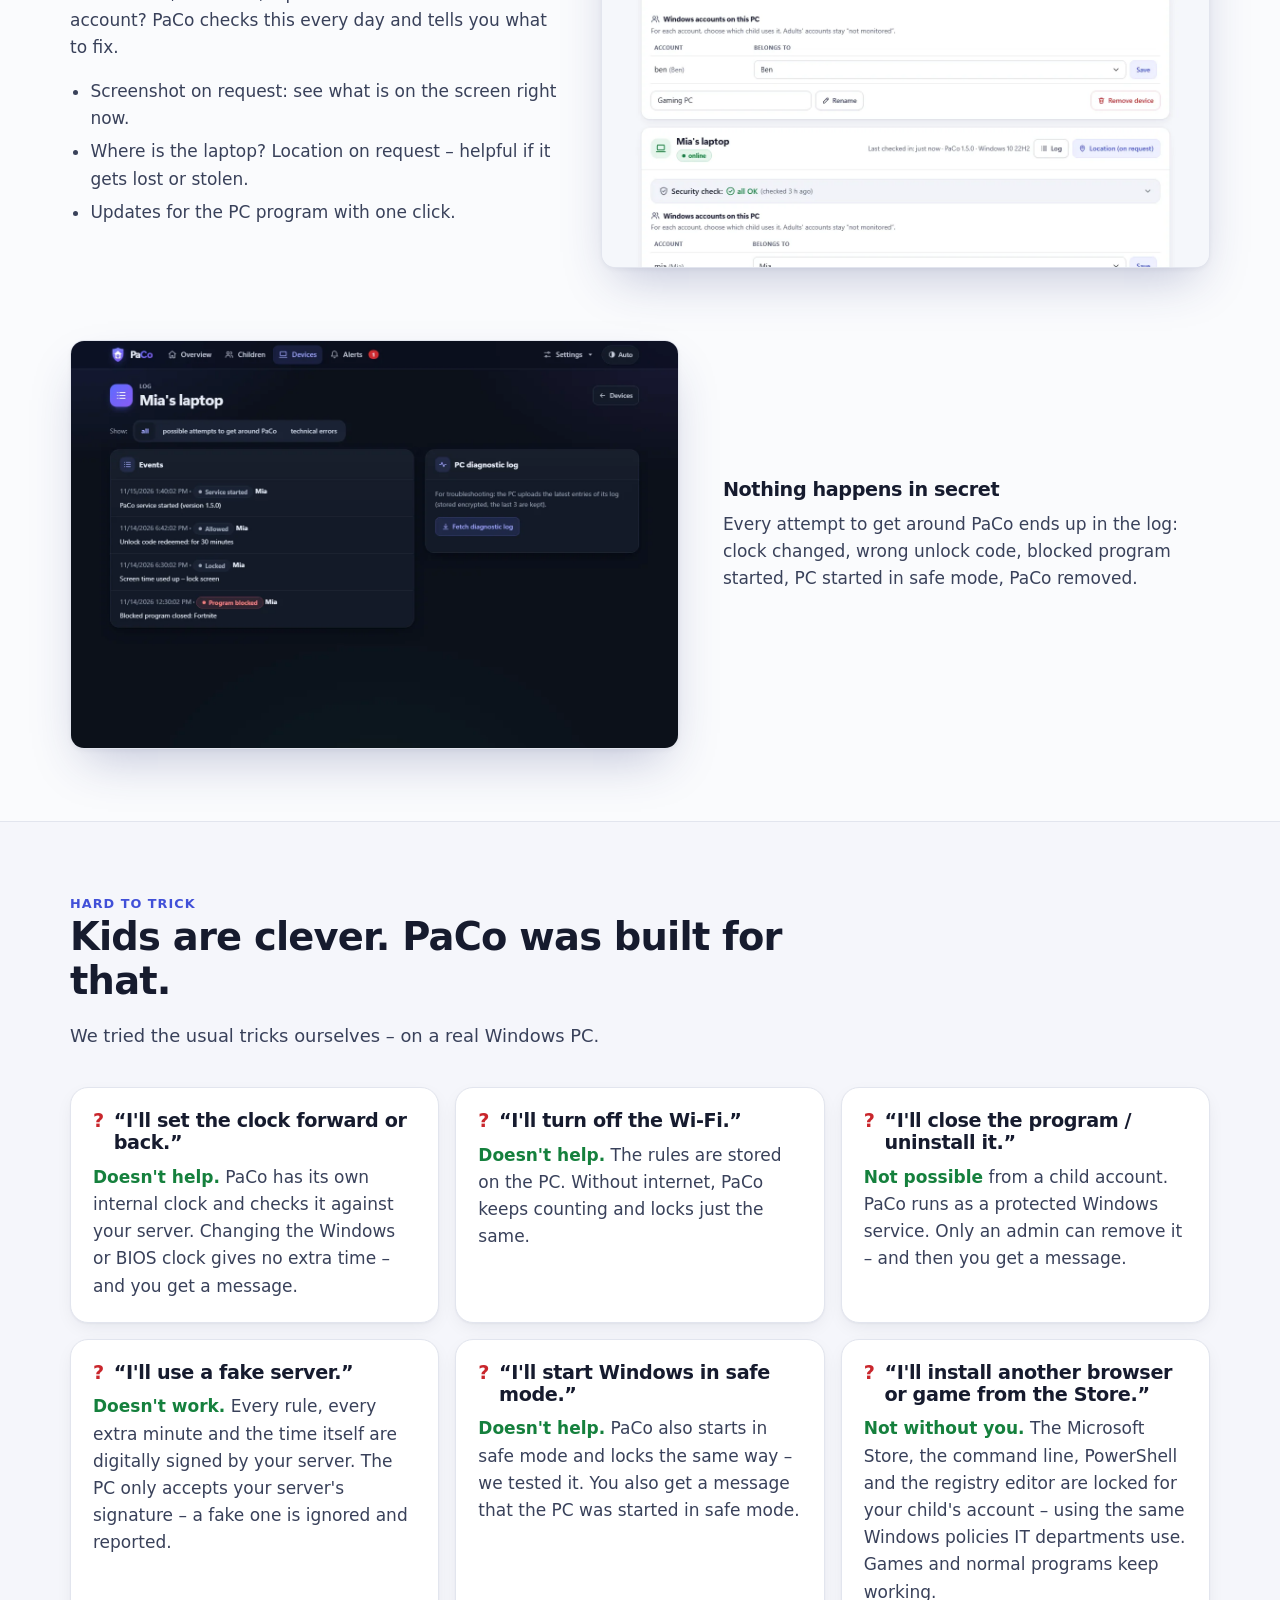
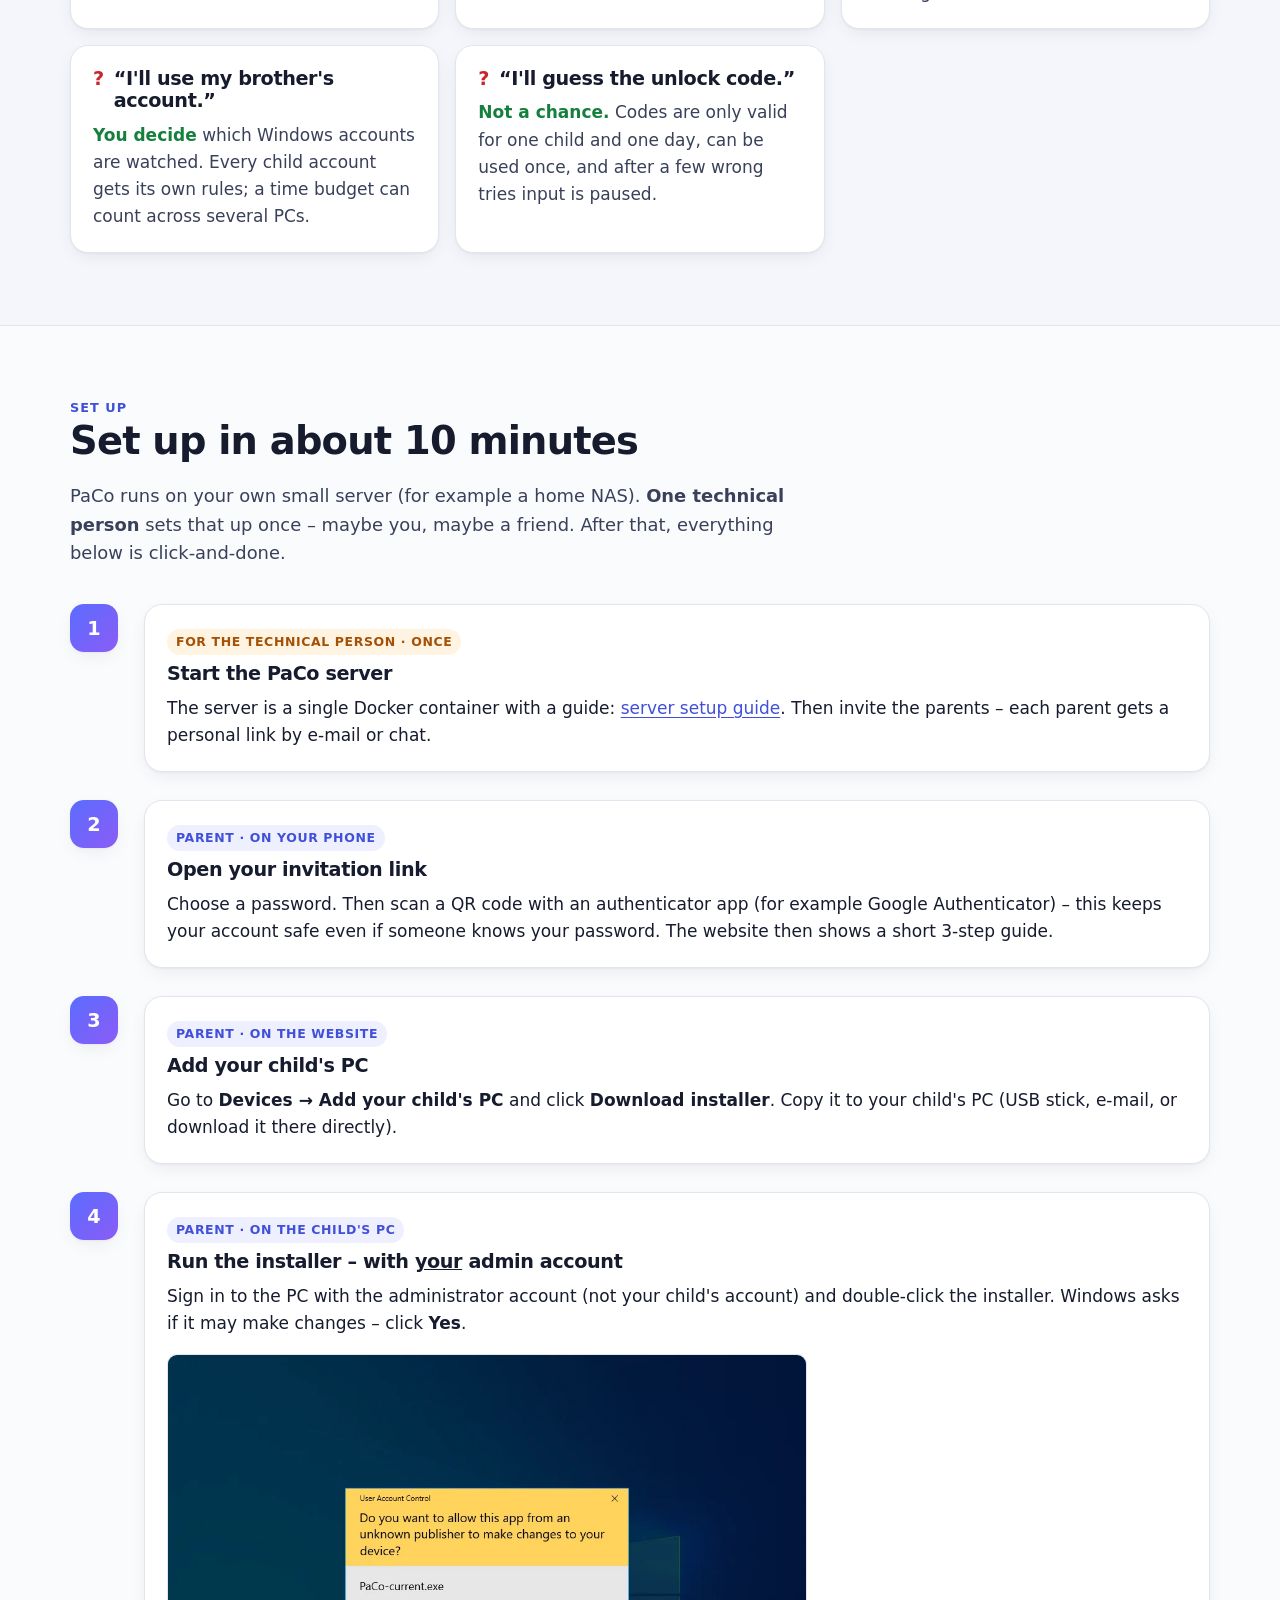
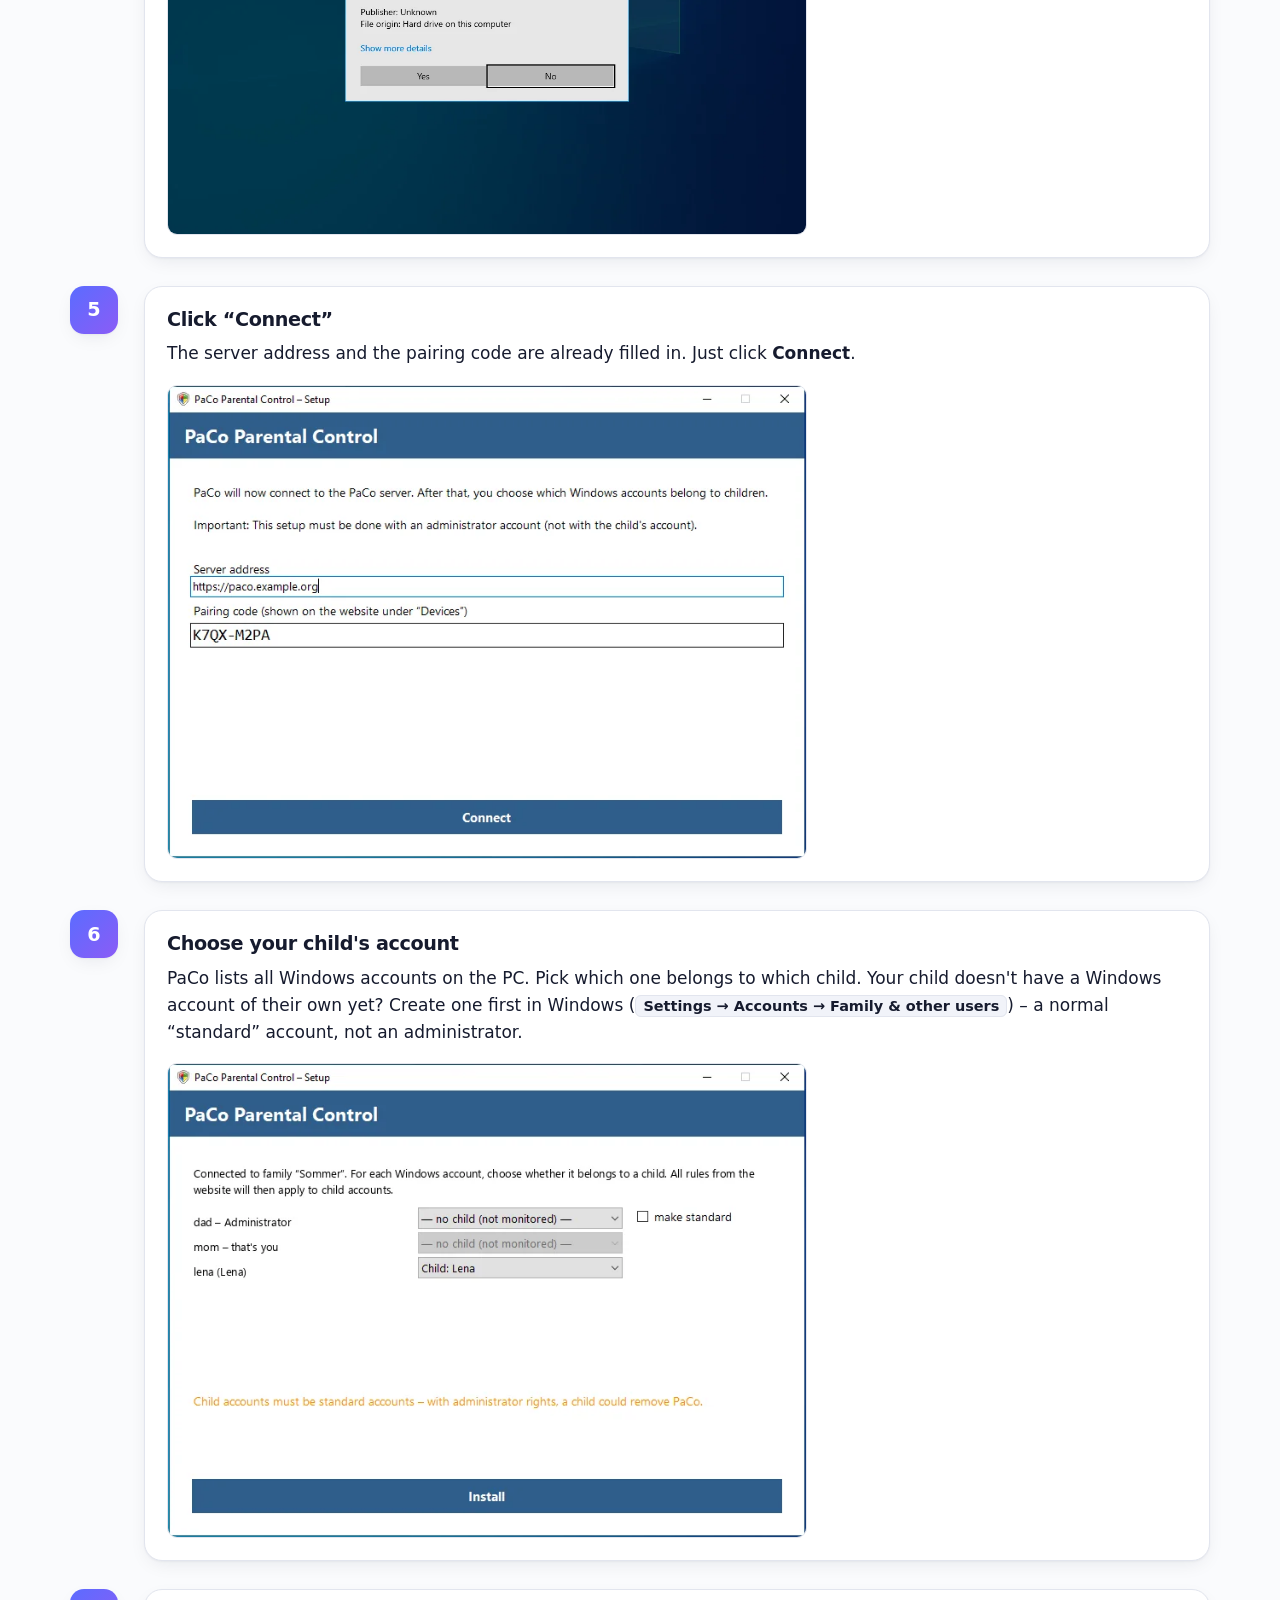
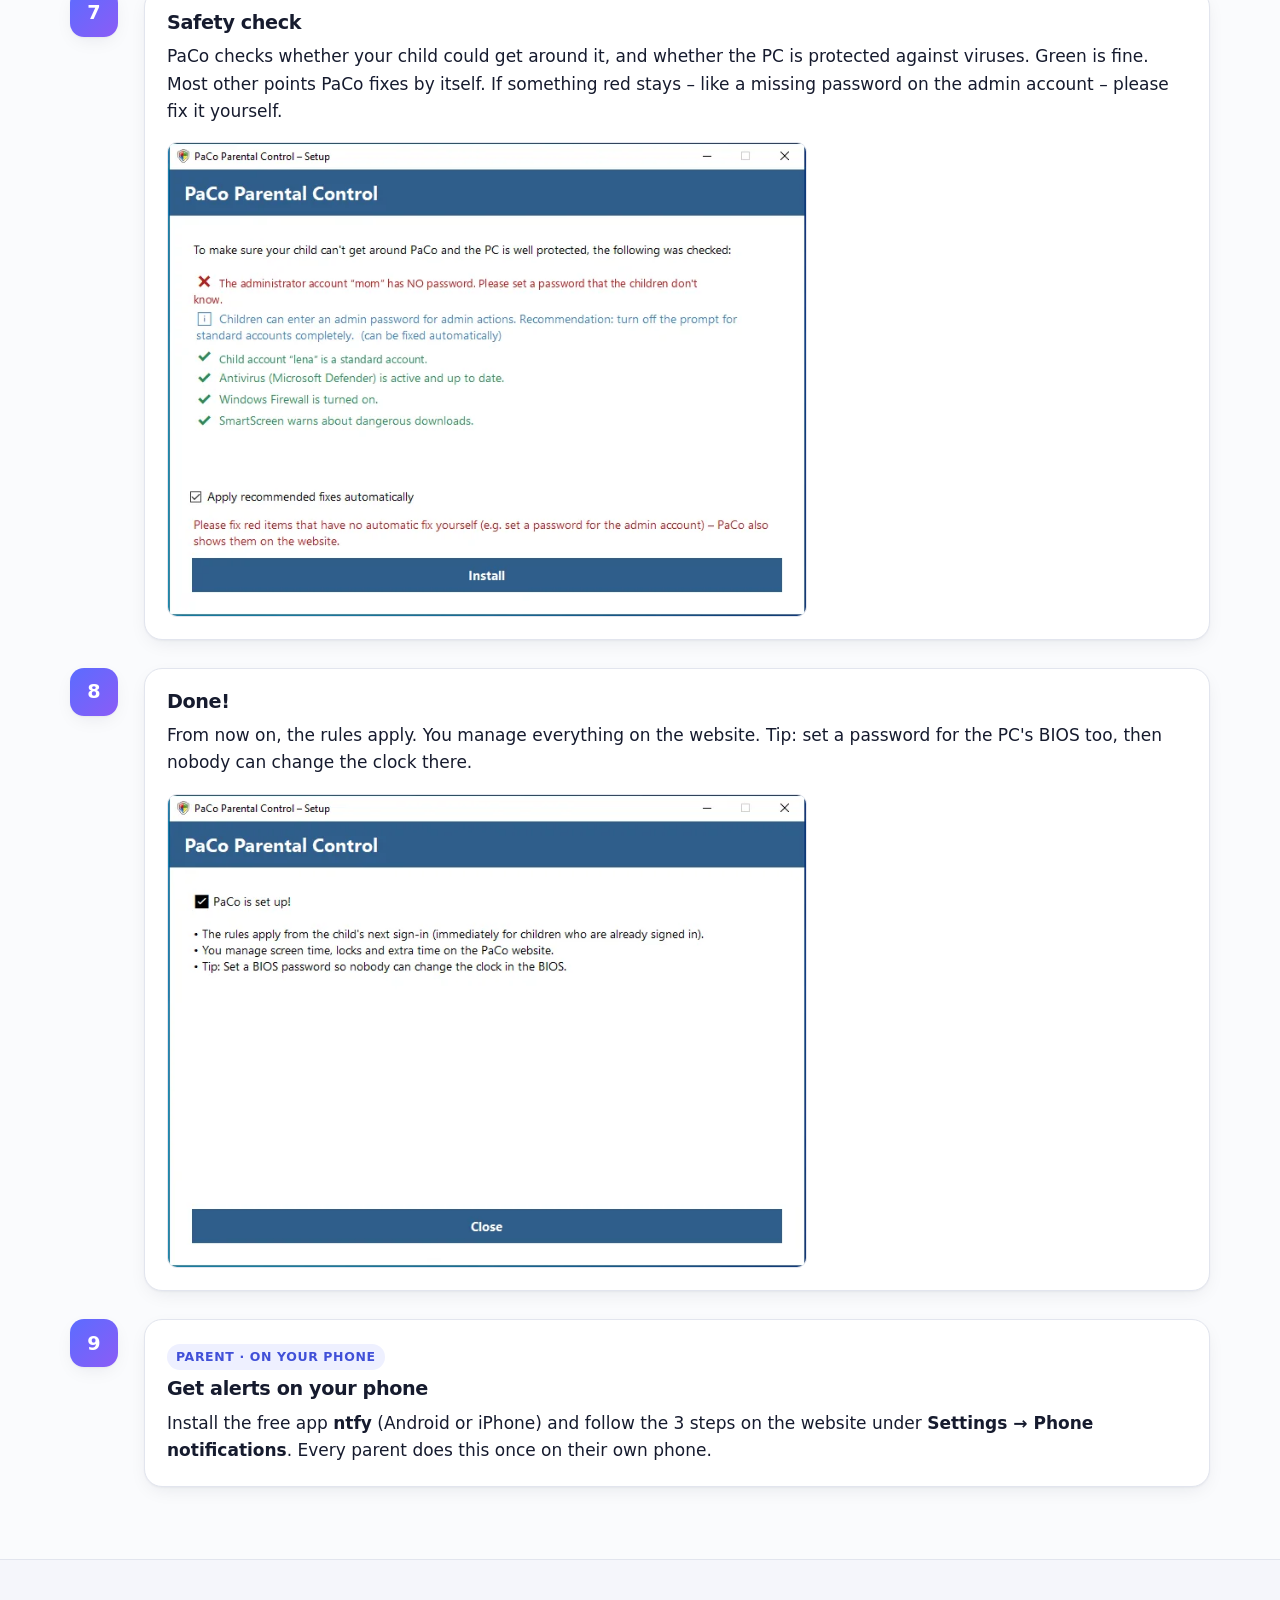
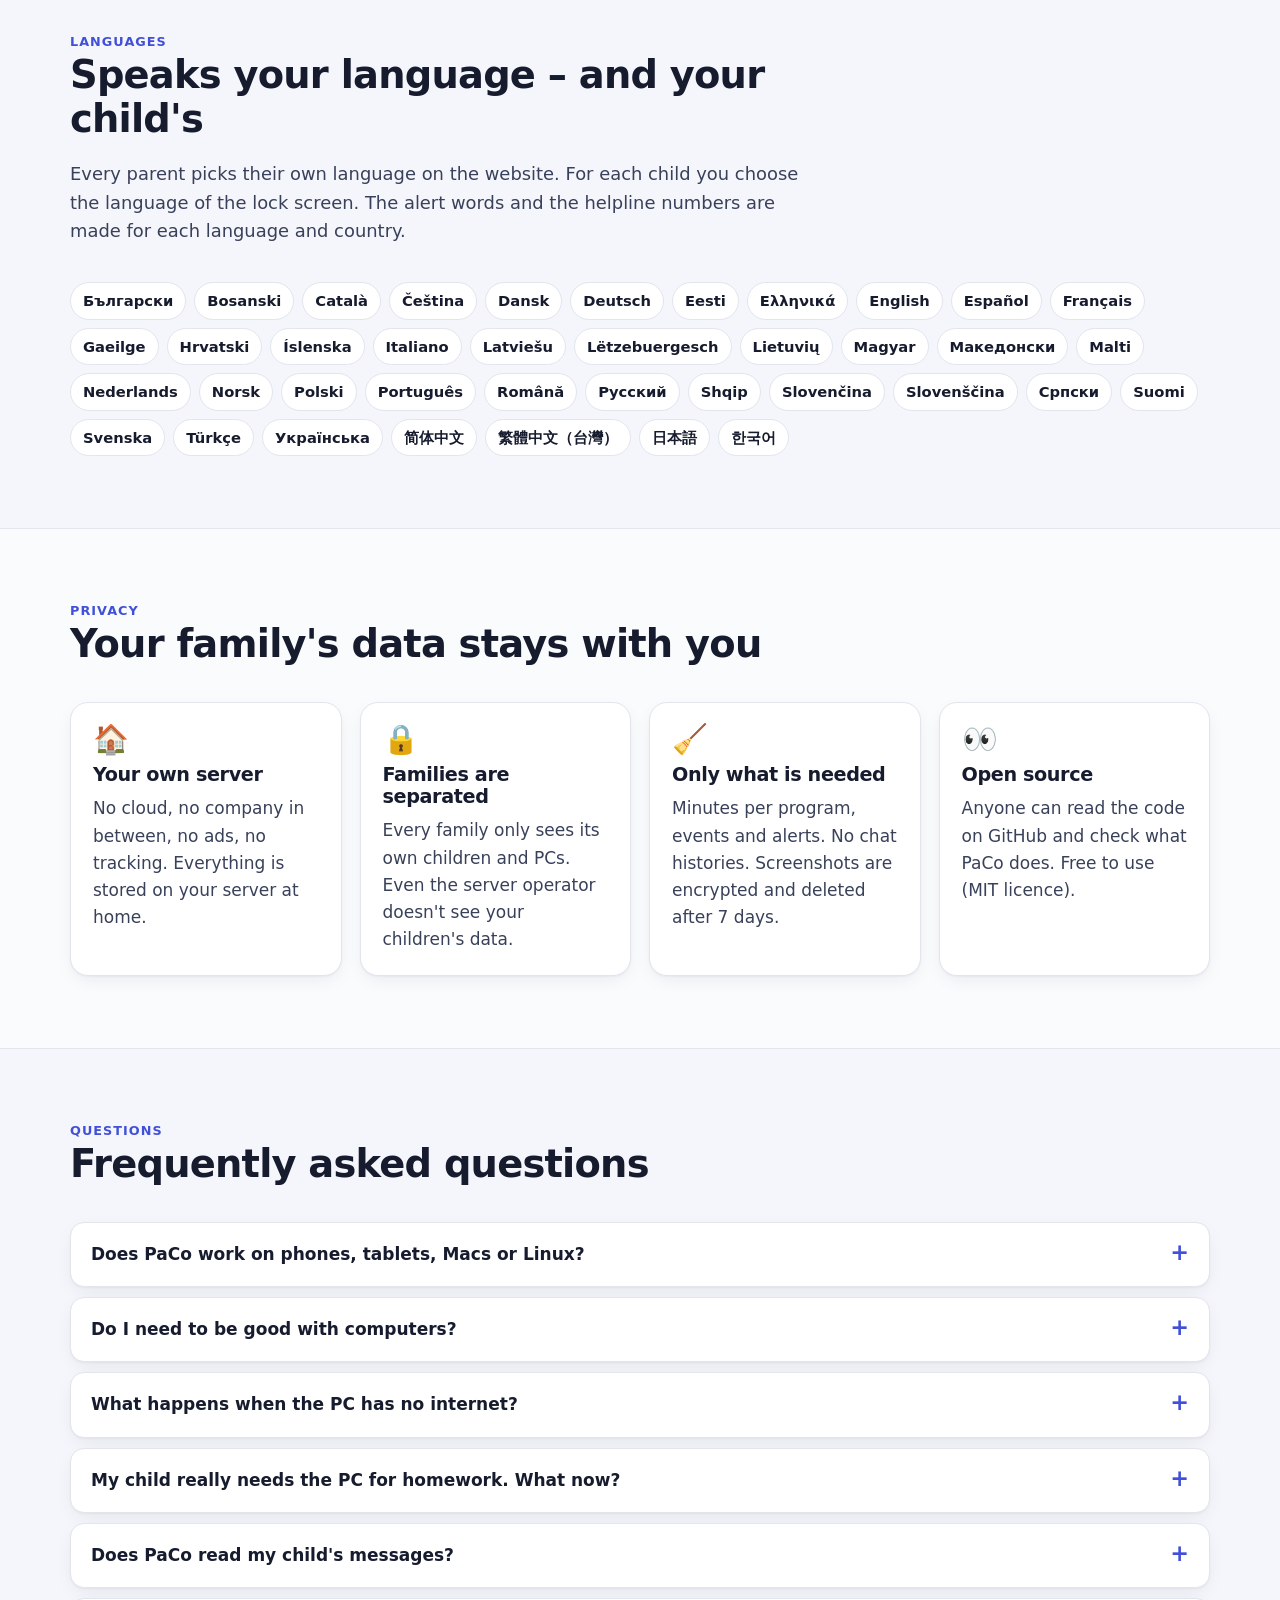
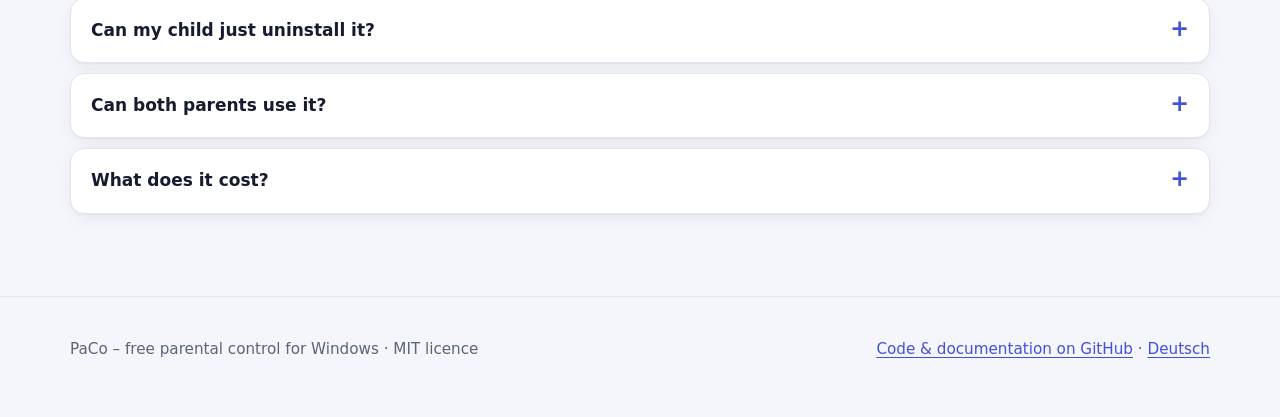
==== commit a66d3e31: "Website FAQ: other platforms not yet, but possibly in the future Co-Authored-By: Claude Opus 5.5 <no" ====
--- a/site/index.html
+++ b/site/index.html
@@ -318,8 +318,9 @@
       <div class="kicker">Questions</div>
       <h2>Frequently asked questions</h2>
     </div>
-    <details><summary>Does PaCo work on phones, tablets or Macs?</summary>
-      <p>No. PaCo protects <b>Windows 10 and Windows 11 PCs and laptops</b>. You manage it from any phone or computer with a web browser.</p></details>
+    <details><summary>Does PaCo work on phones, tablets, Macs or Linux?</summary>
+      <p><b>Not yet.</b> Right now PaCo protects <b>Windows 10 and Windows 11 PCs and laptops</b>. Support for other devices
+        – phones, tablets, Macs, Linux – may very well come in the future. You can already manage PaCo from any phone or computer with a web browser.</p></details>
     <details><summary>Do I need to be good with computers?</summary>
       <p>For daily use: no – it's tapping buttons on a website. Setting up the server once needs someone who knows a bit about servers or a NAS (about an hour).</p></details>
     <details><summary>What happens when the PC has no internet?</summary>
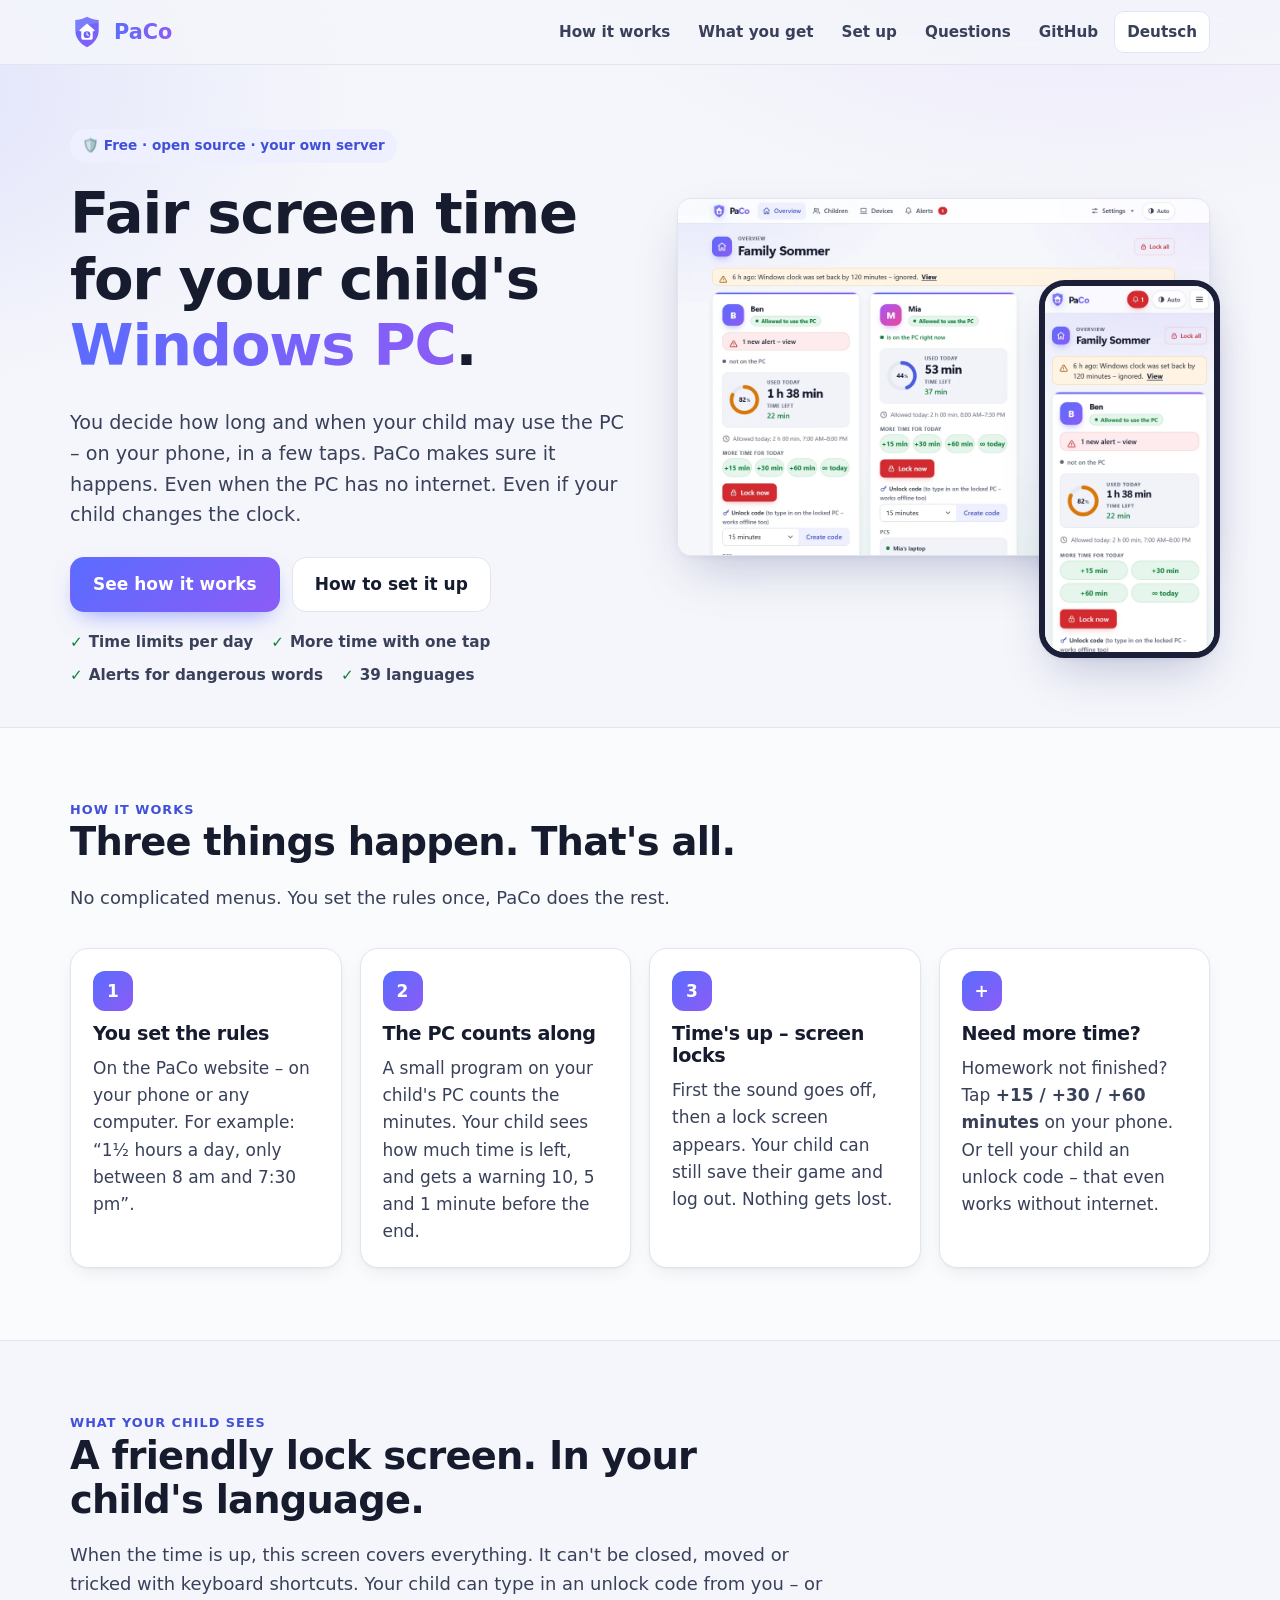
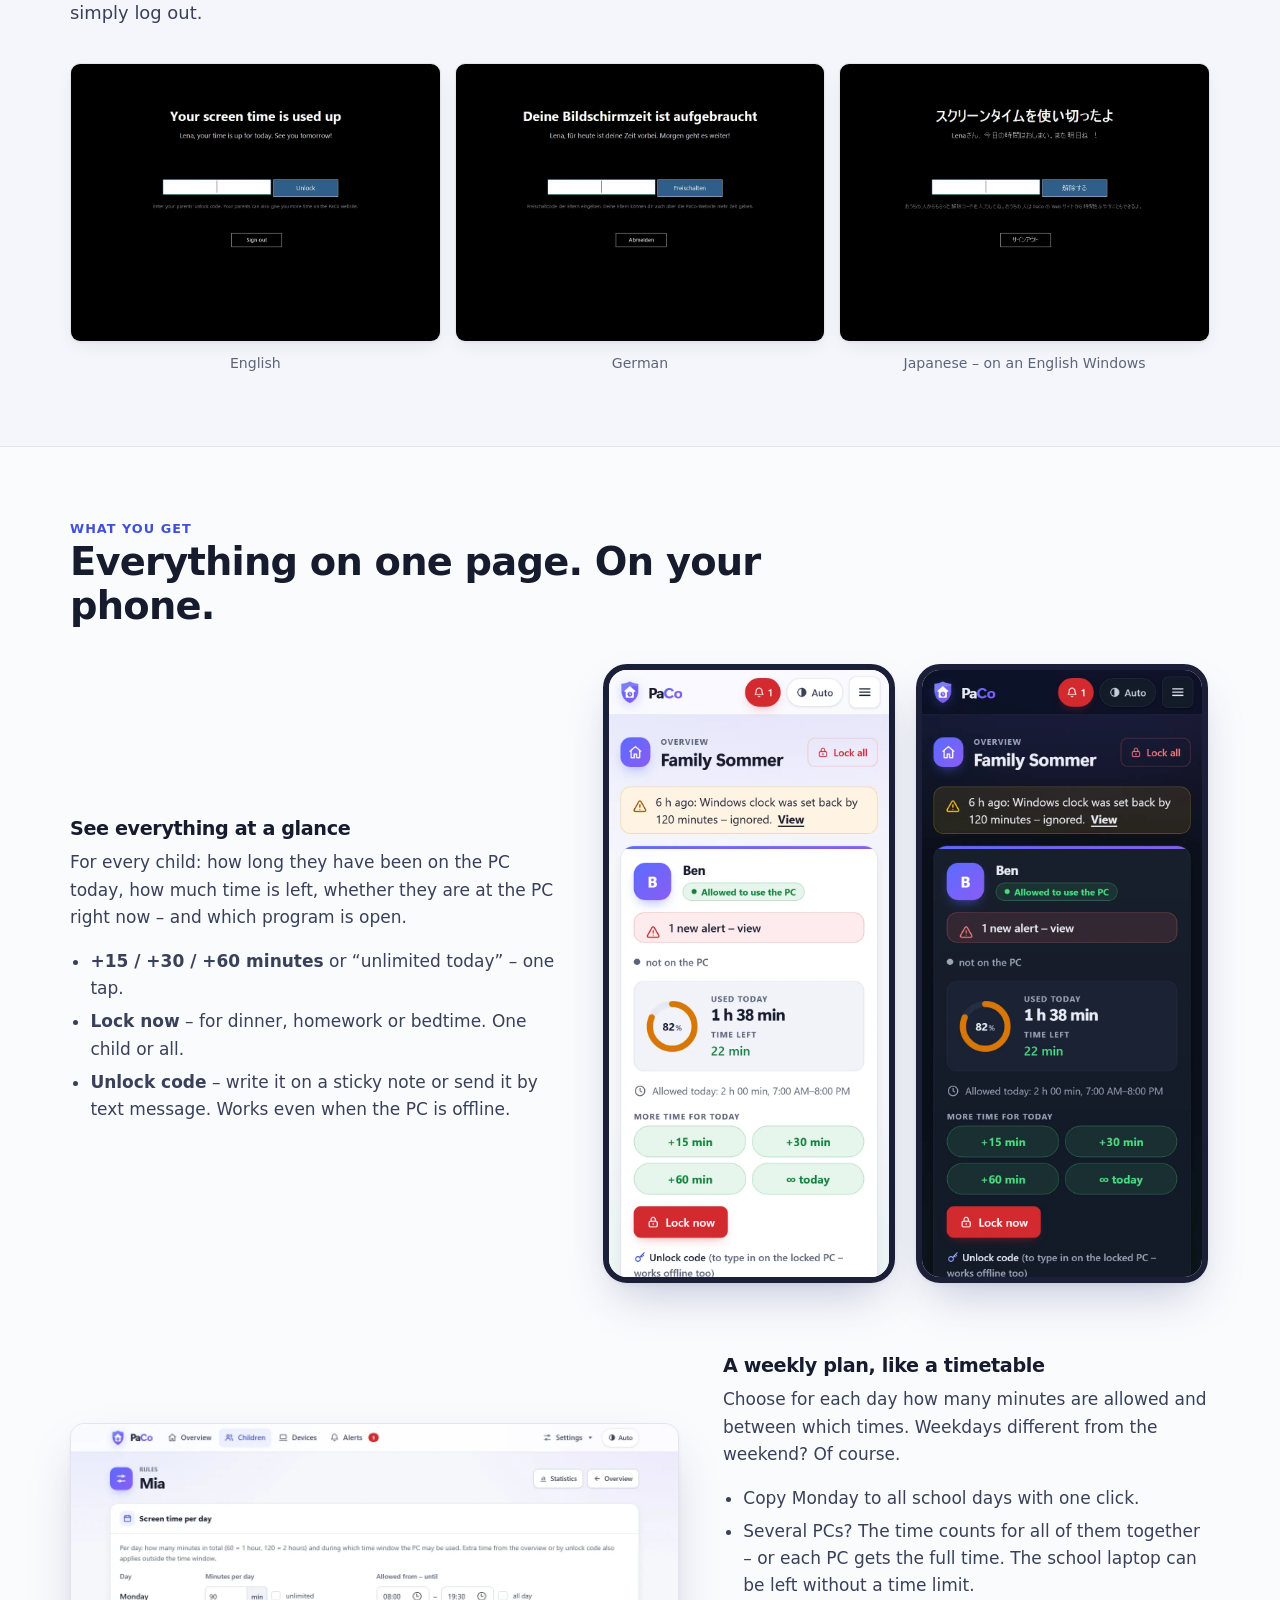
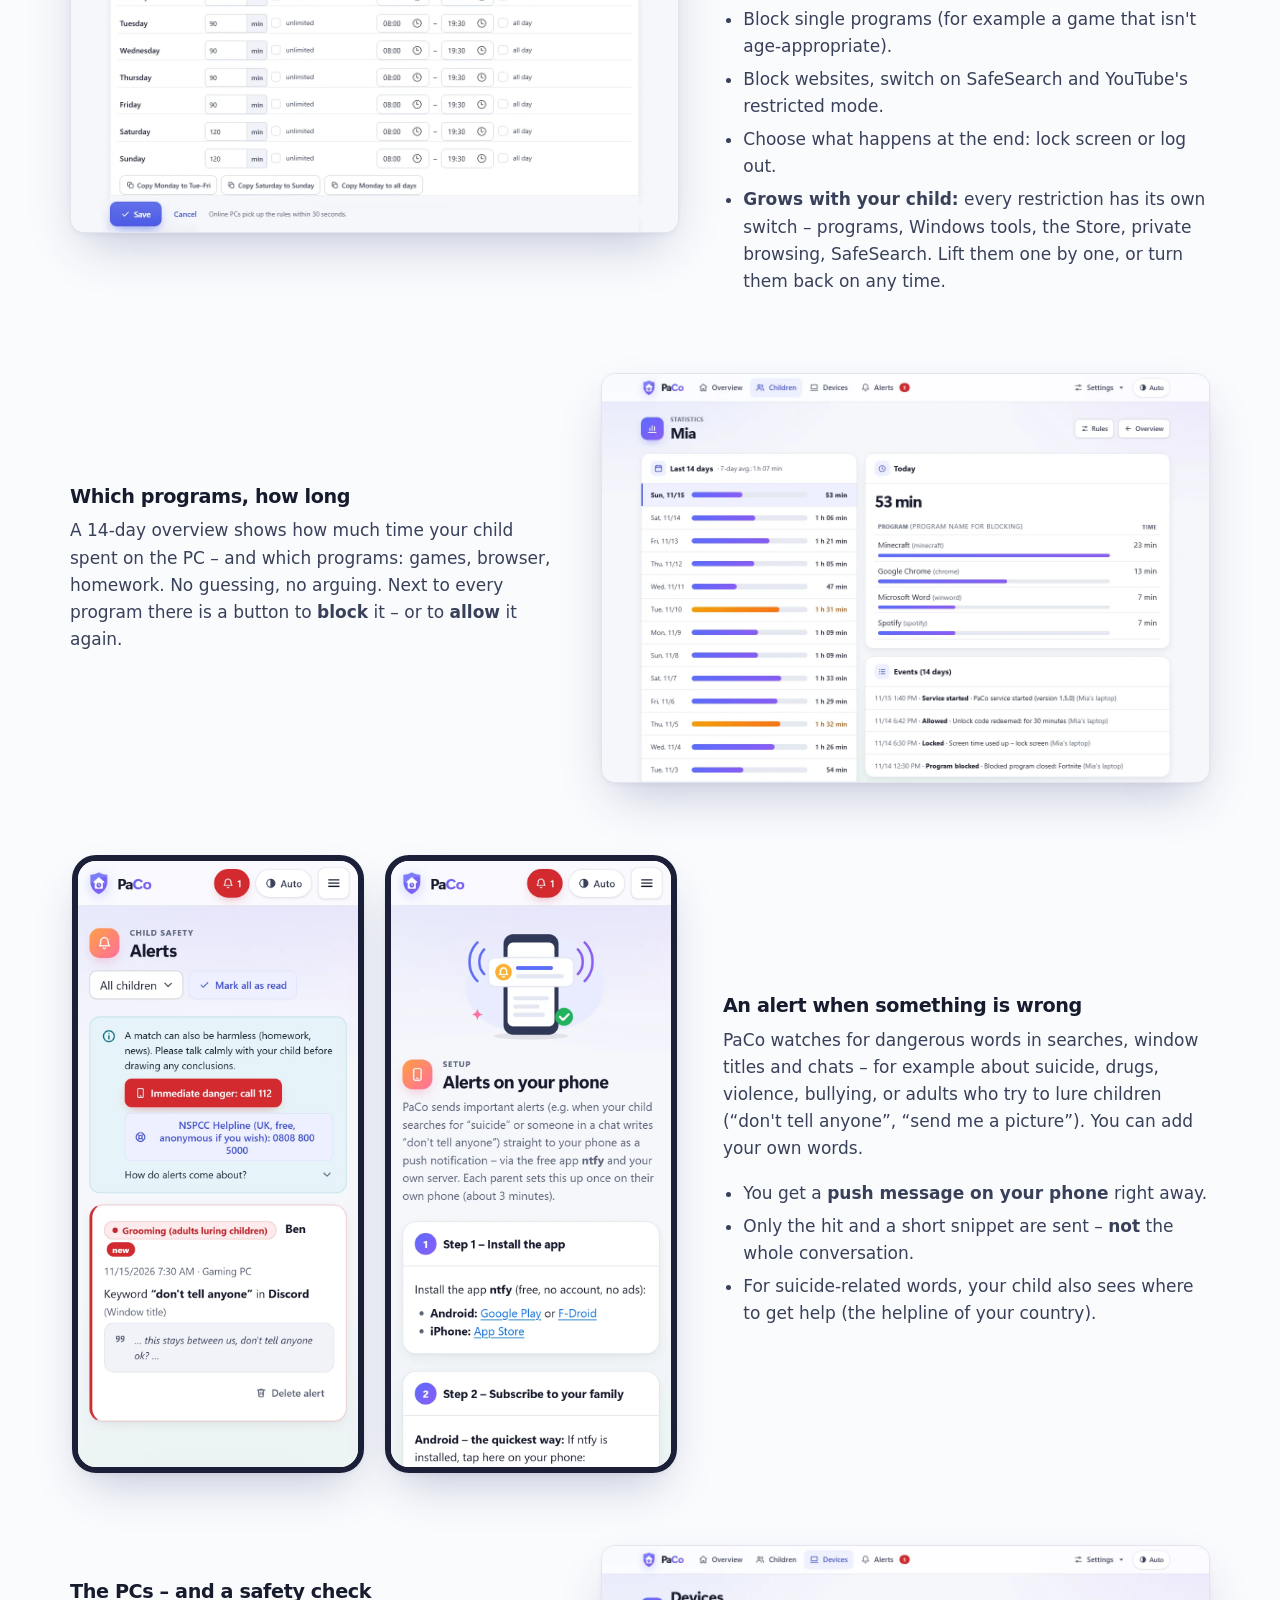
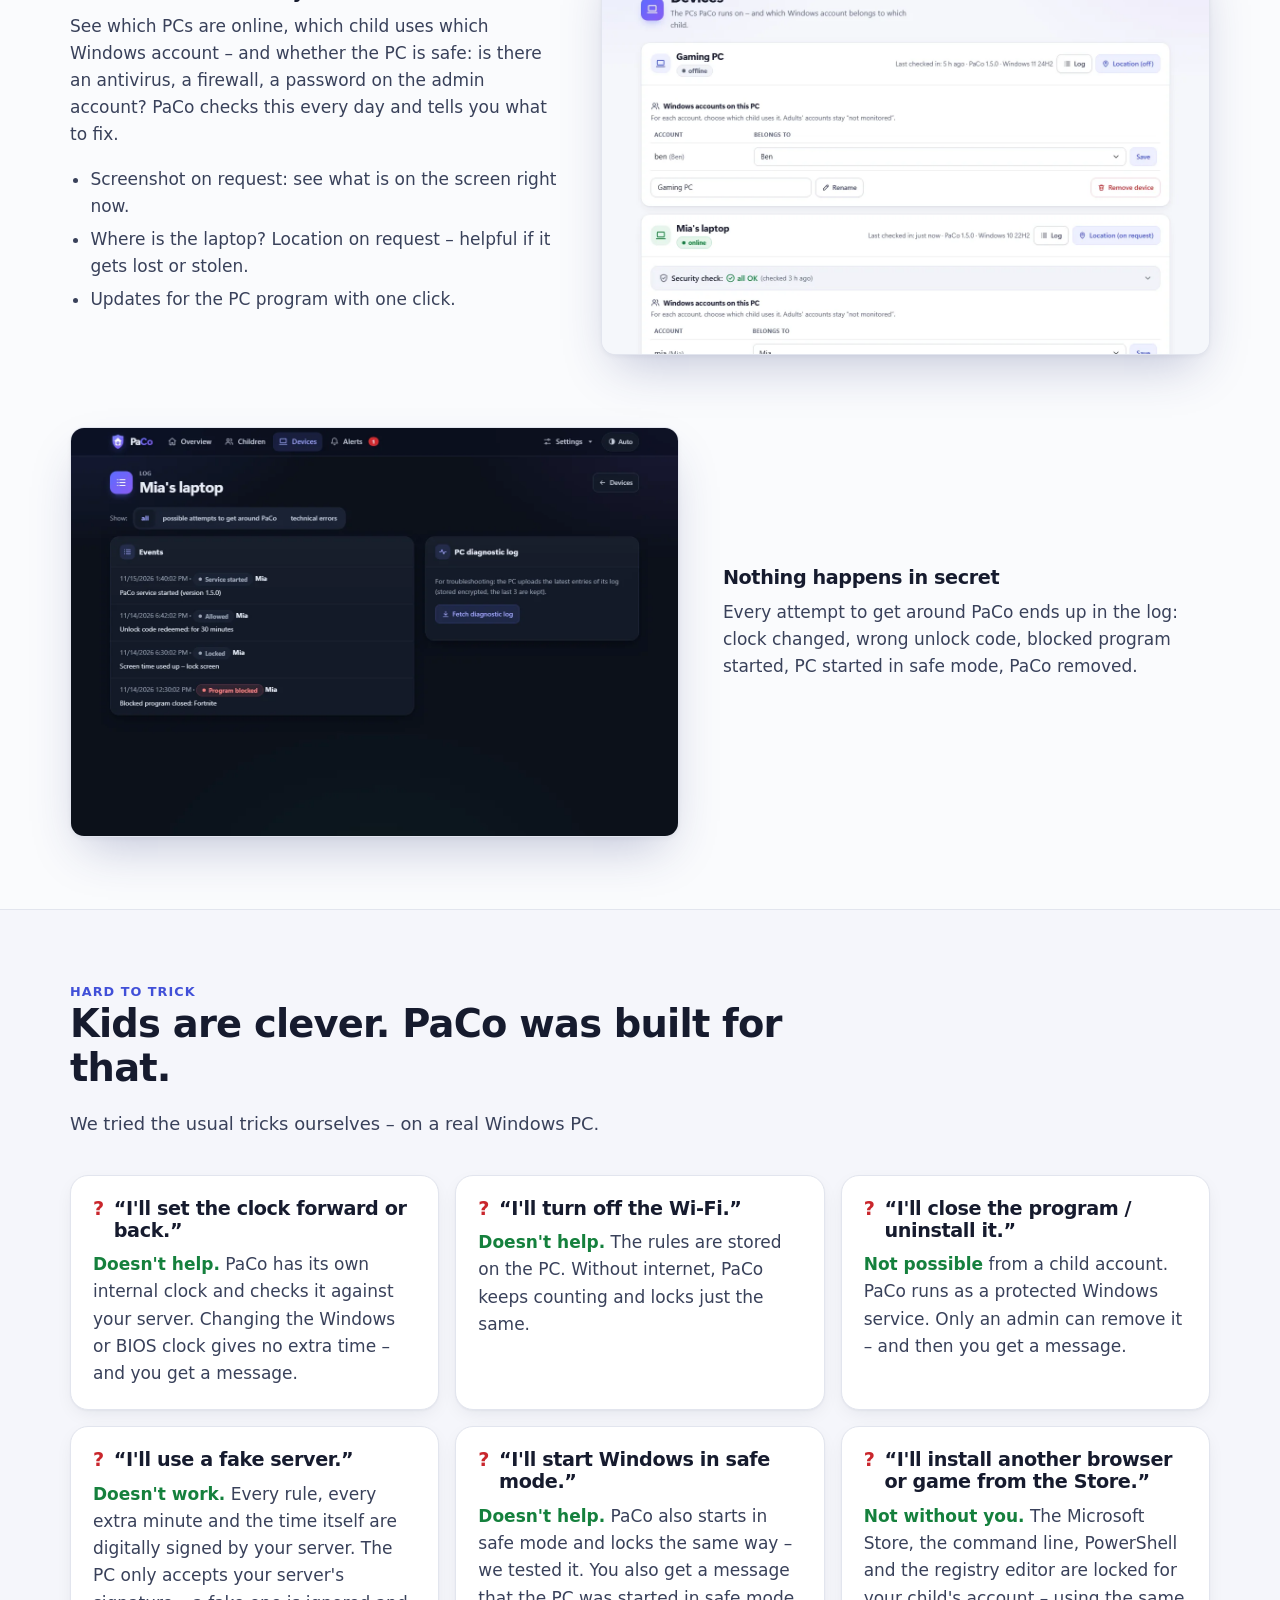
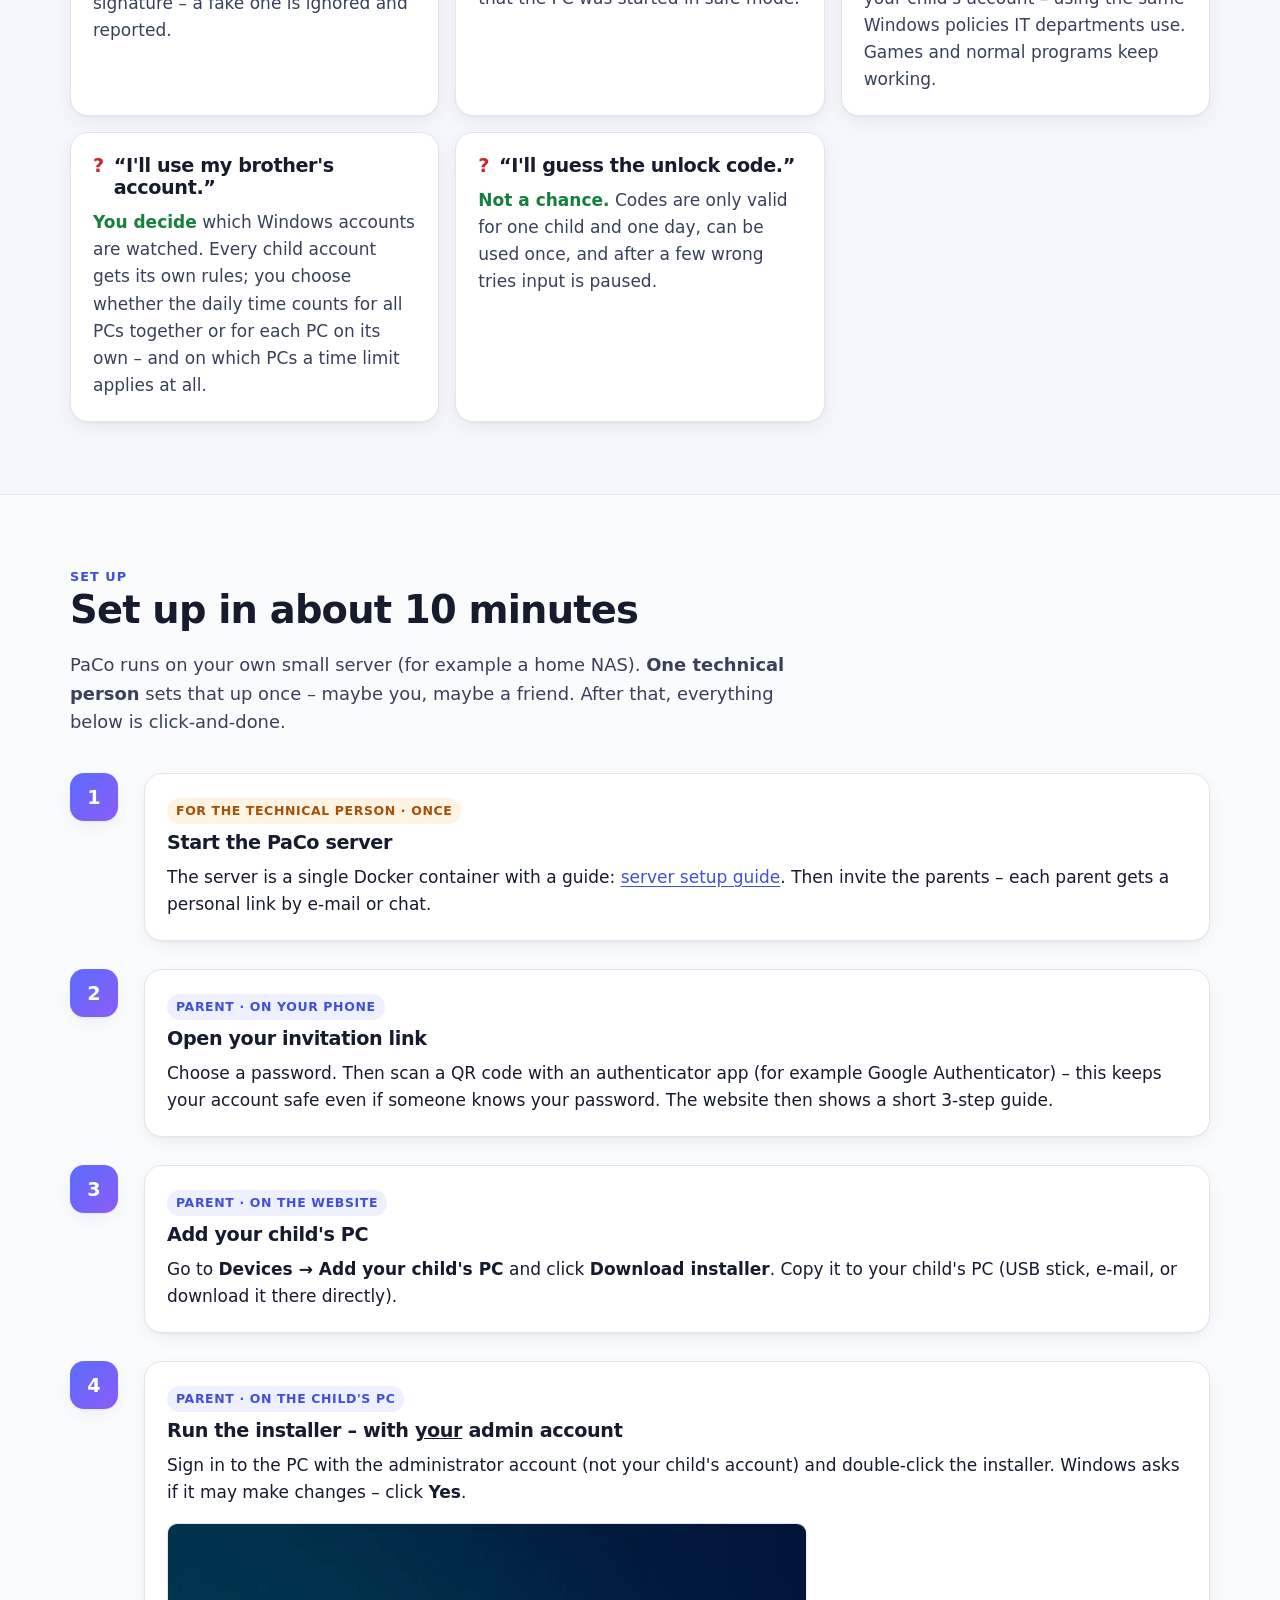
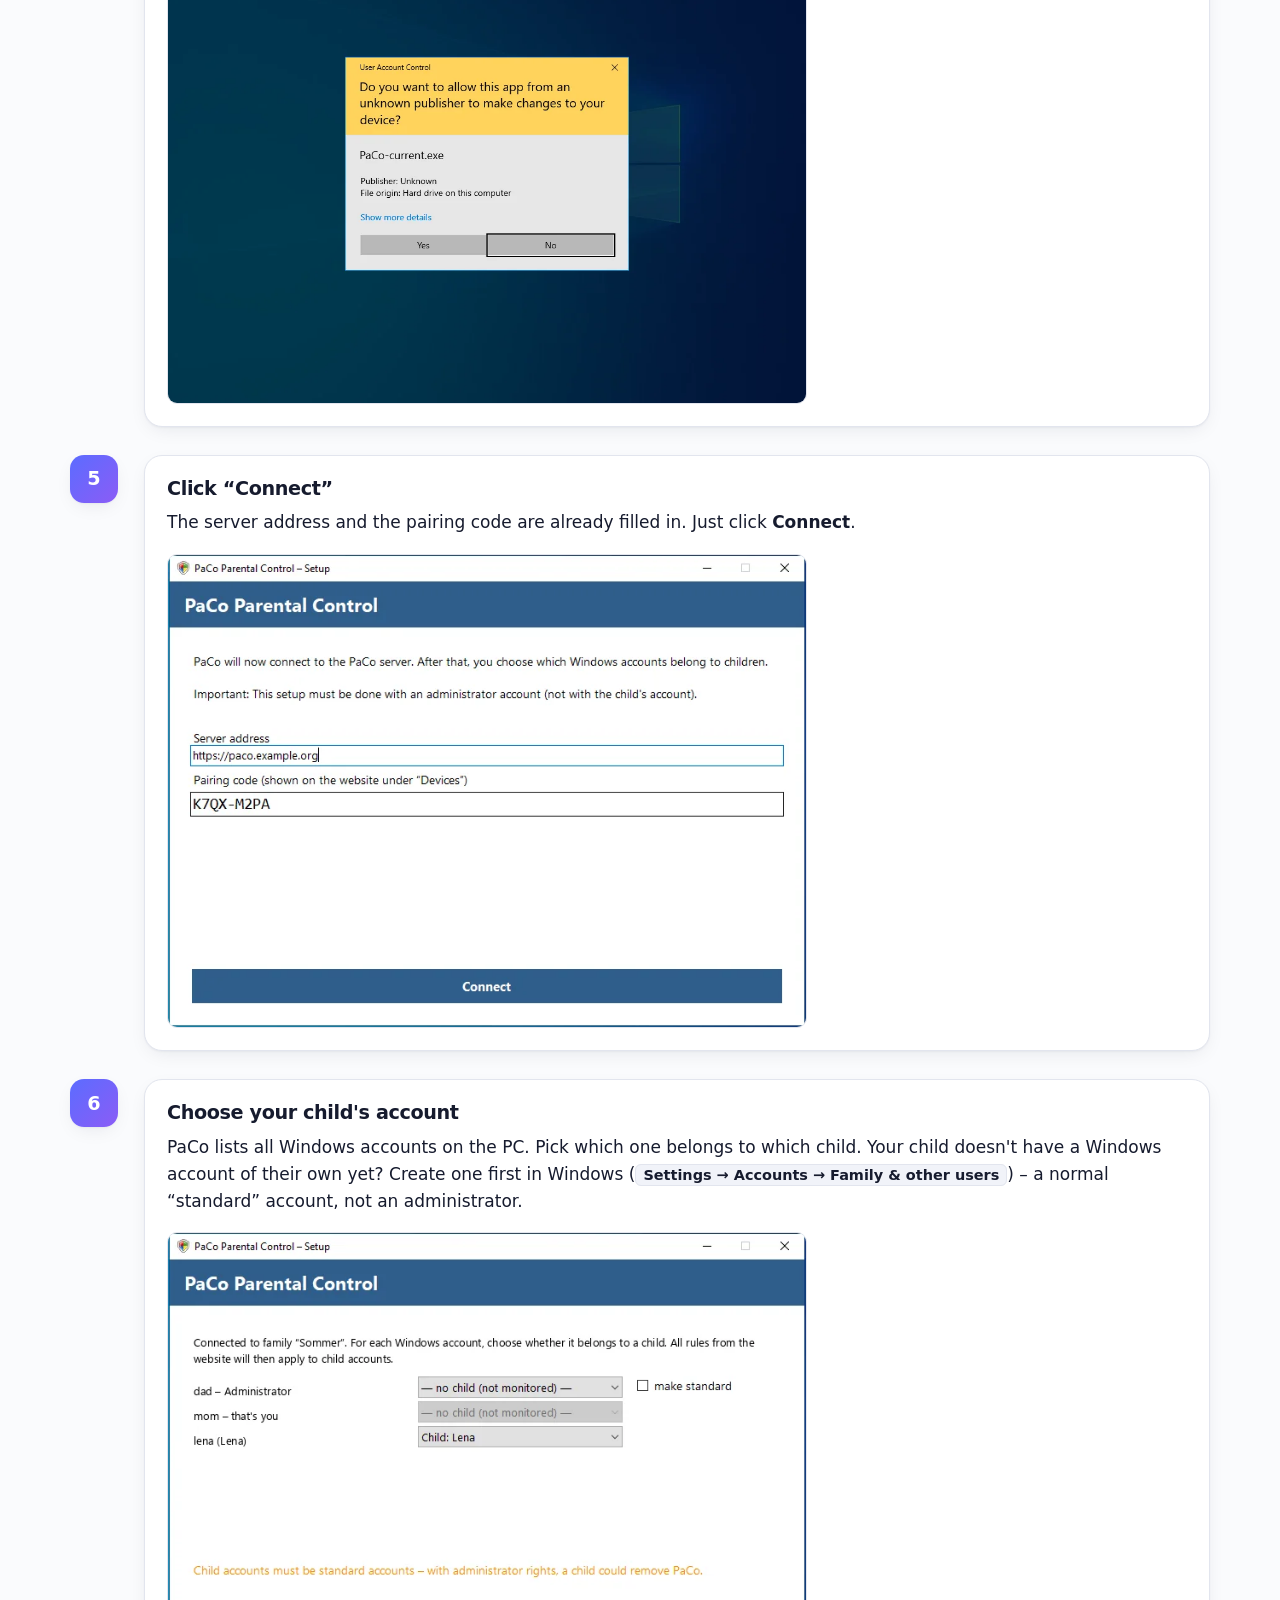
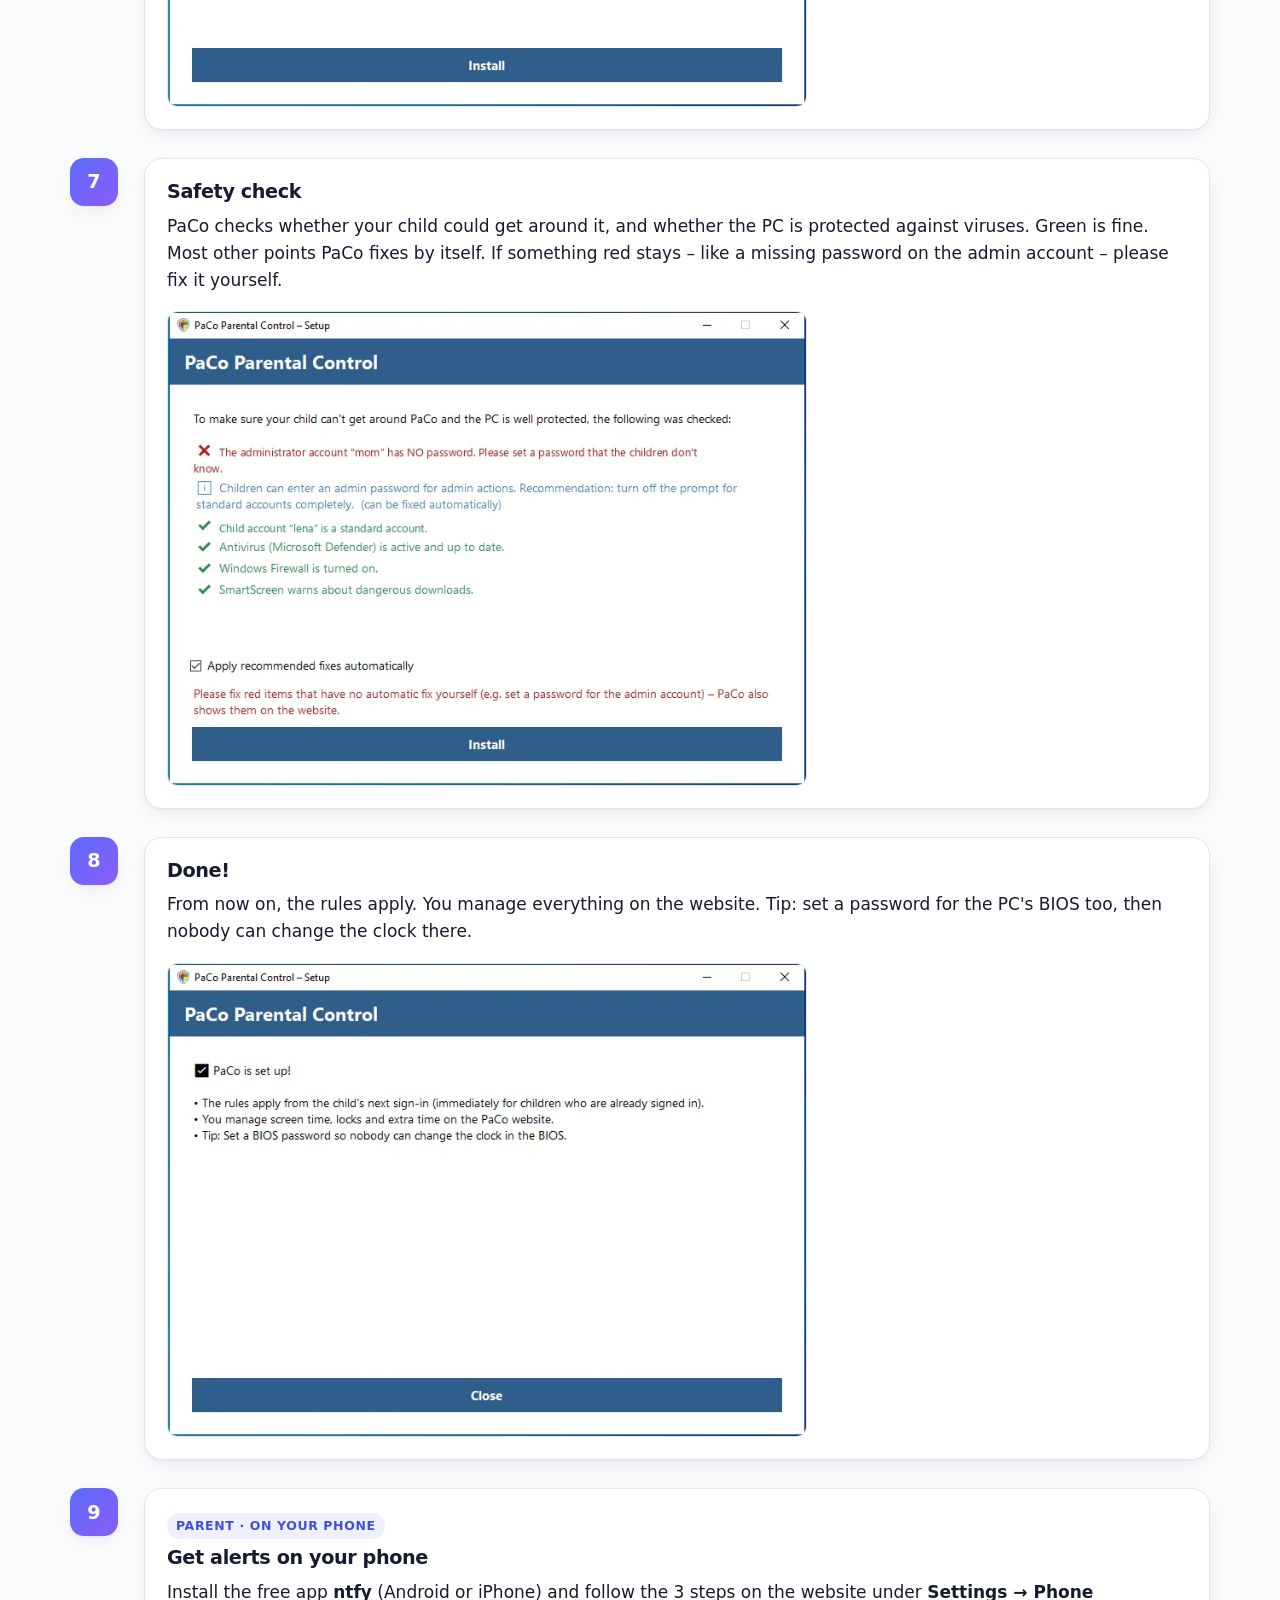
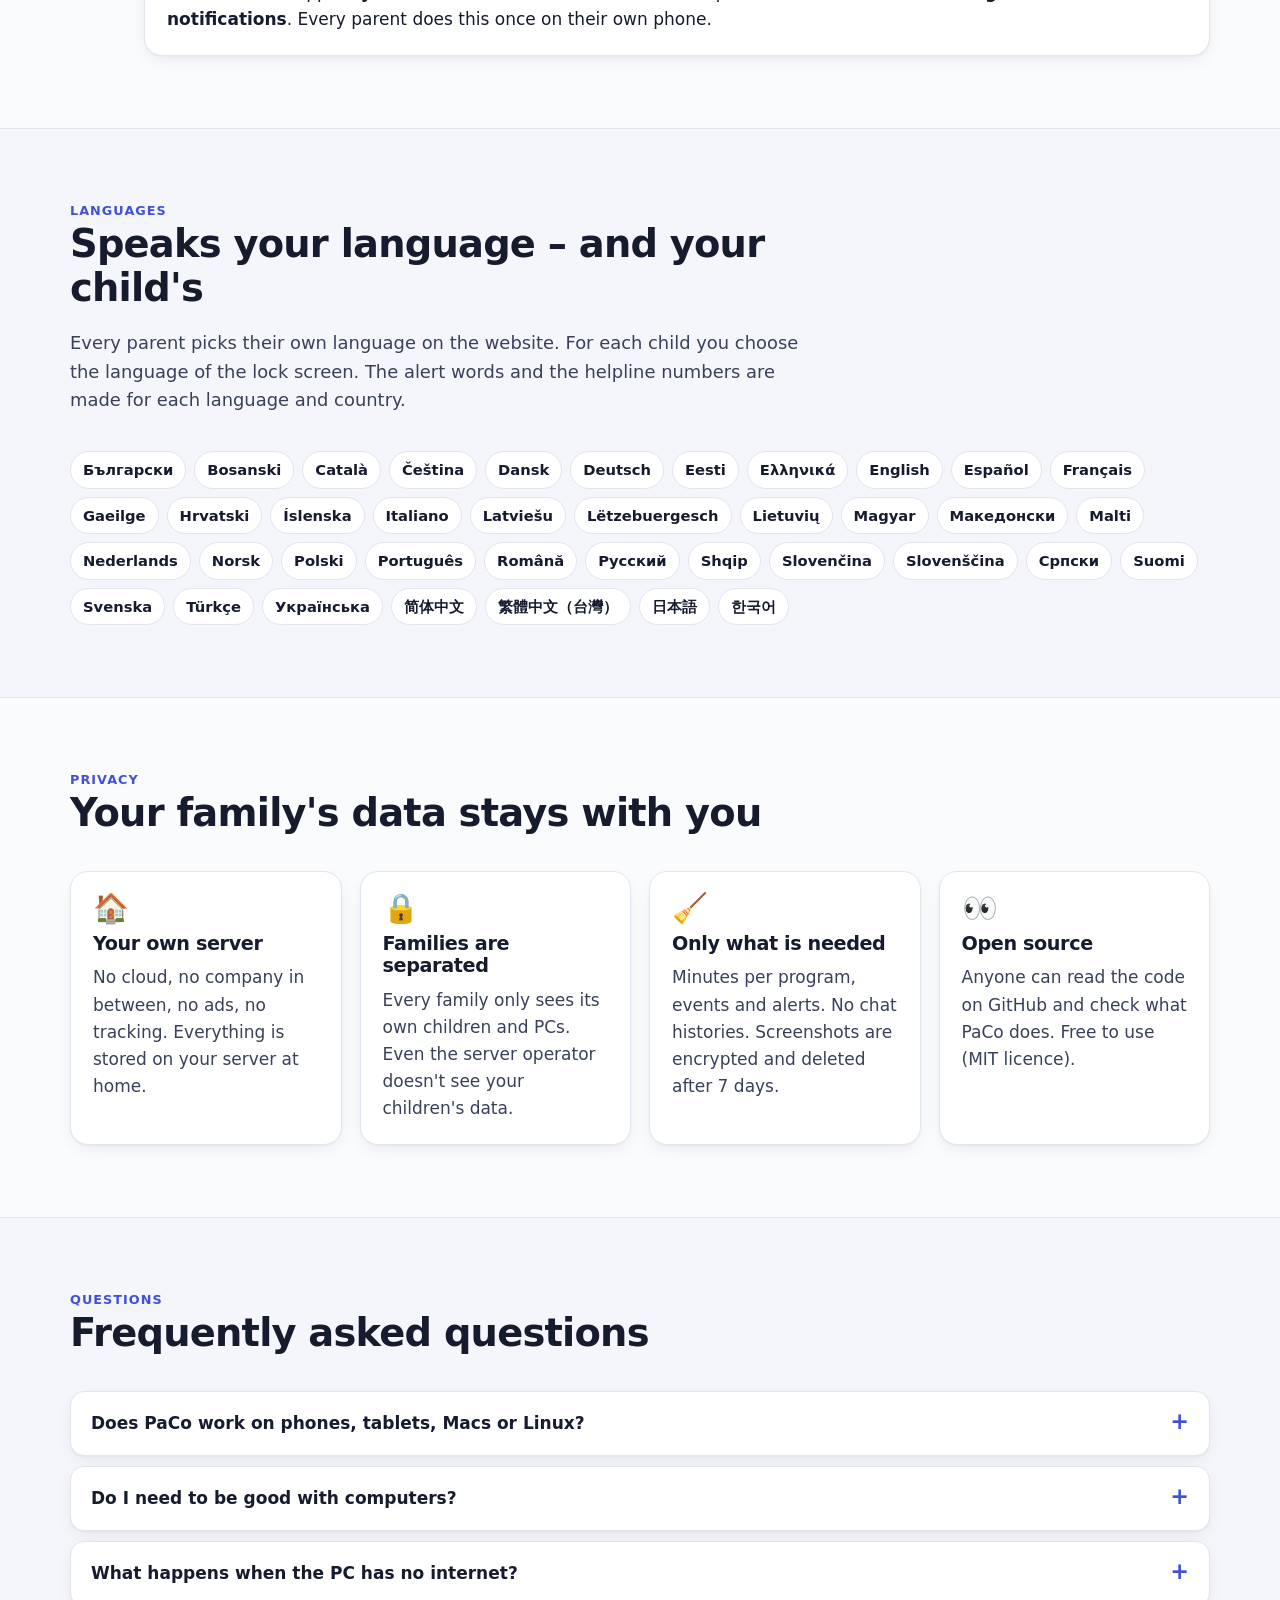
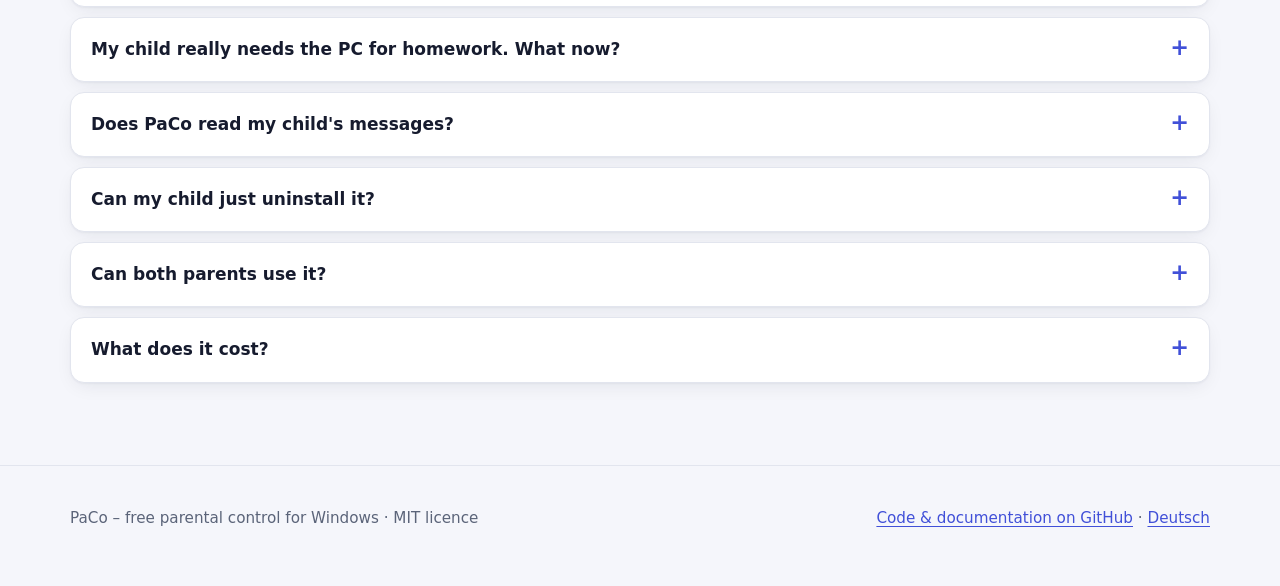
==== commit e0fe8e2e: "Time limit for all PCs together or per PC, PCs without time limit; weekly CodeQL + vulnerable packag" ====
--- a/site/index.html
+++ b/site/index.html
@@ -119,6 +119,7 @@
         <p>Choose for each day how many minutes are allowed and between which times. Weekdays different from the weekend? Of course.</p>
         <ul>
           <li>Copy Monday to all school days with one click.</li>
+          <li>Several PCs? The time counts for all of them together – or each PC gets the full time. The school laptop can be left without a time limit.</li>
           <li>Block single programs (for example a game that isn't age-appropriate).</li>
           <li>Block websites, switch on SafeSearch and YouTube's restricted mode.</li>
           <li>Choose what happens at the end: lock screen or log out.</li>
@@ -199,7 +200,7 @@
       <div class="card"><h3><span class="q">?</span> “I'll install another browser or game from the Store.”</h3>
         <p><span class="a">Not without you.</span> The Microsoft Store, the command line, PowerShell and the registry editor are locked for your child's account – using the same Windows policies IT departments use. Games and normal programs keep working.</p></div>
       <div class="card"><h3><span class="q">?</span> “I'll use my brother's account.”</h3>
-        <p><span class="a">You decide</span> which Windows accounts are watched. Every child account gets its own rules; a time budget can count across several PCs.</p></div>
+        <p><span class="a">You decide</span> which Windows accounts are watched. Every child account gets its own rules; you choose whether the daily time counts for all PCs together or for each PC on its own – and on which PCs a time limit applies at all.</p></div>
       <div class="card"><h3><span class="q">?</span> “I'll guess the unlock code.”</h3>
         <p><span class="a">Not a chance.</span> Codes are only valid for one child and one day, can be used once, and after a few wrong tries input is paused.</p></div>
     </div>
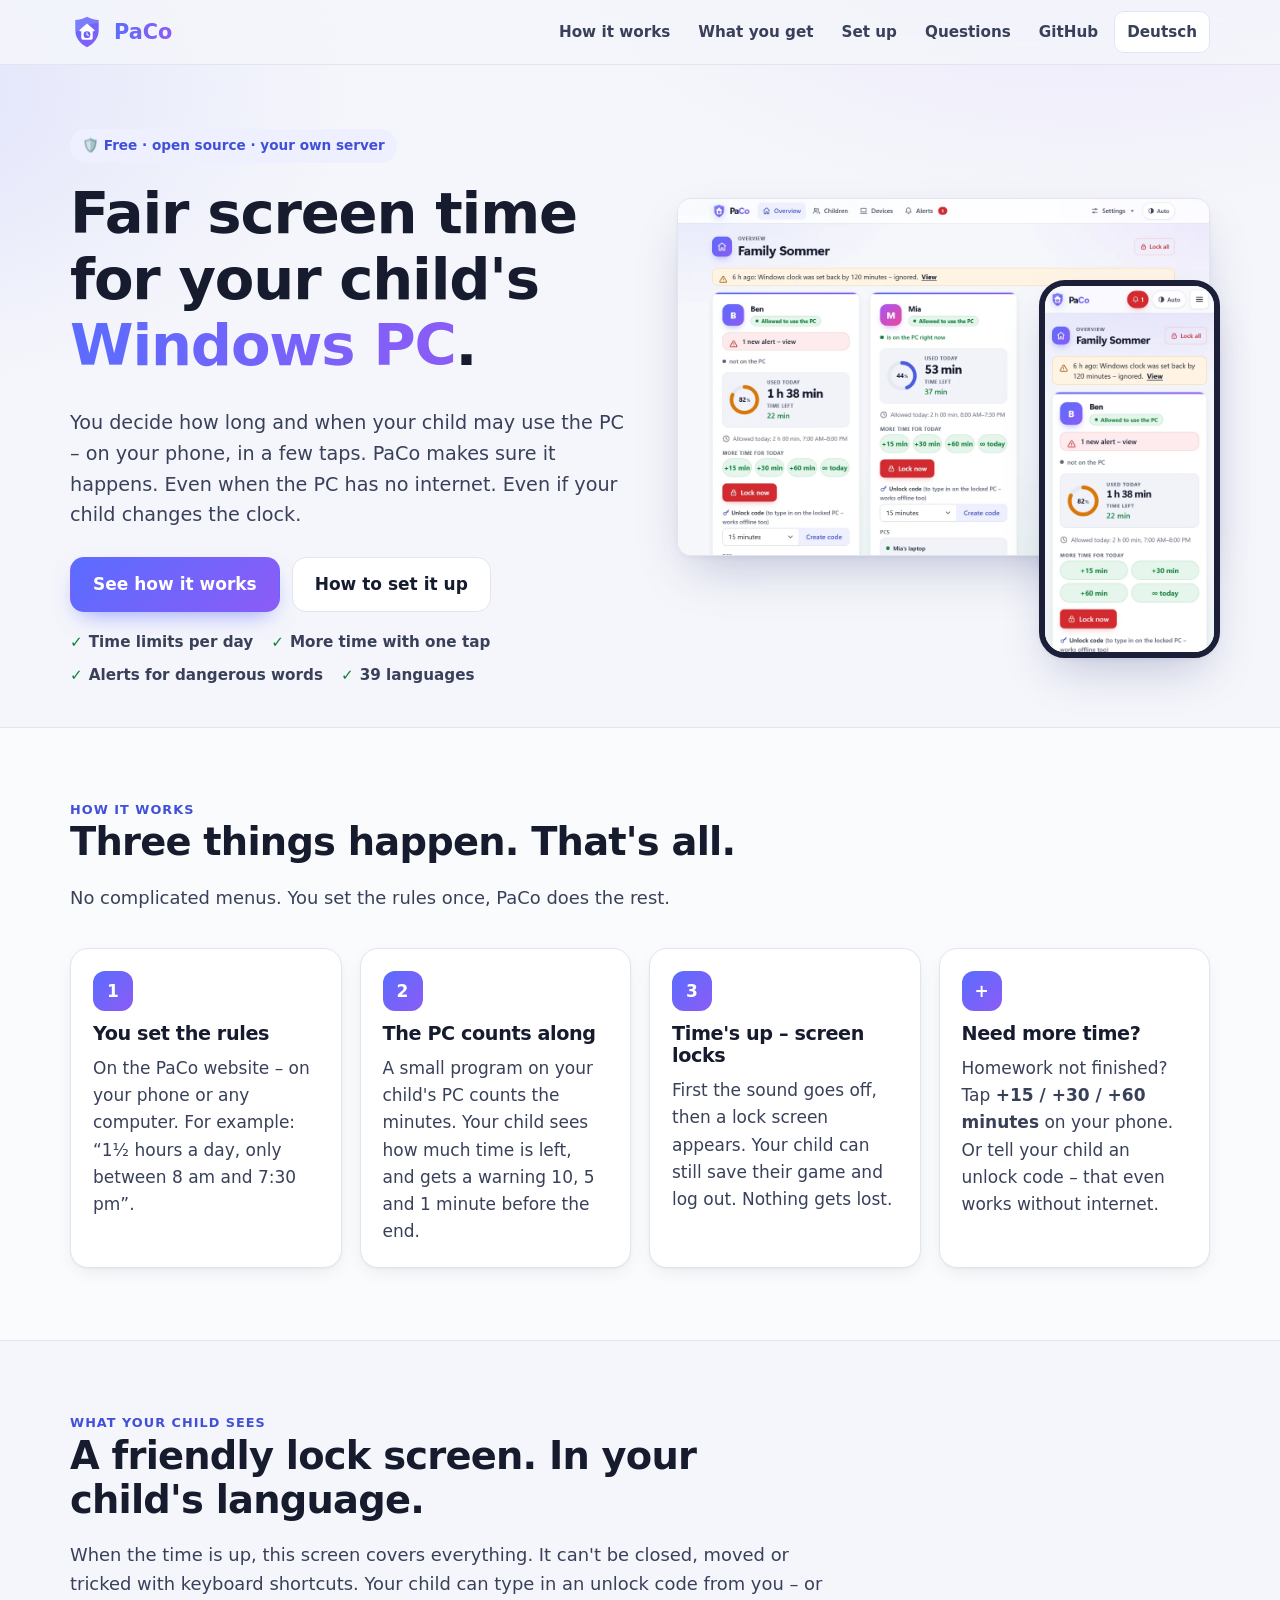
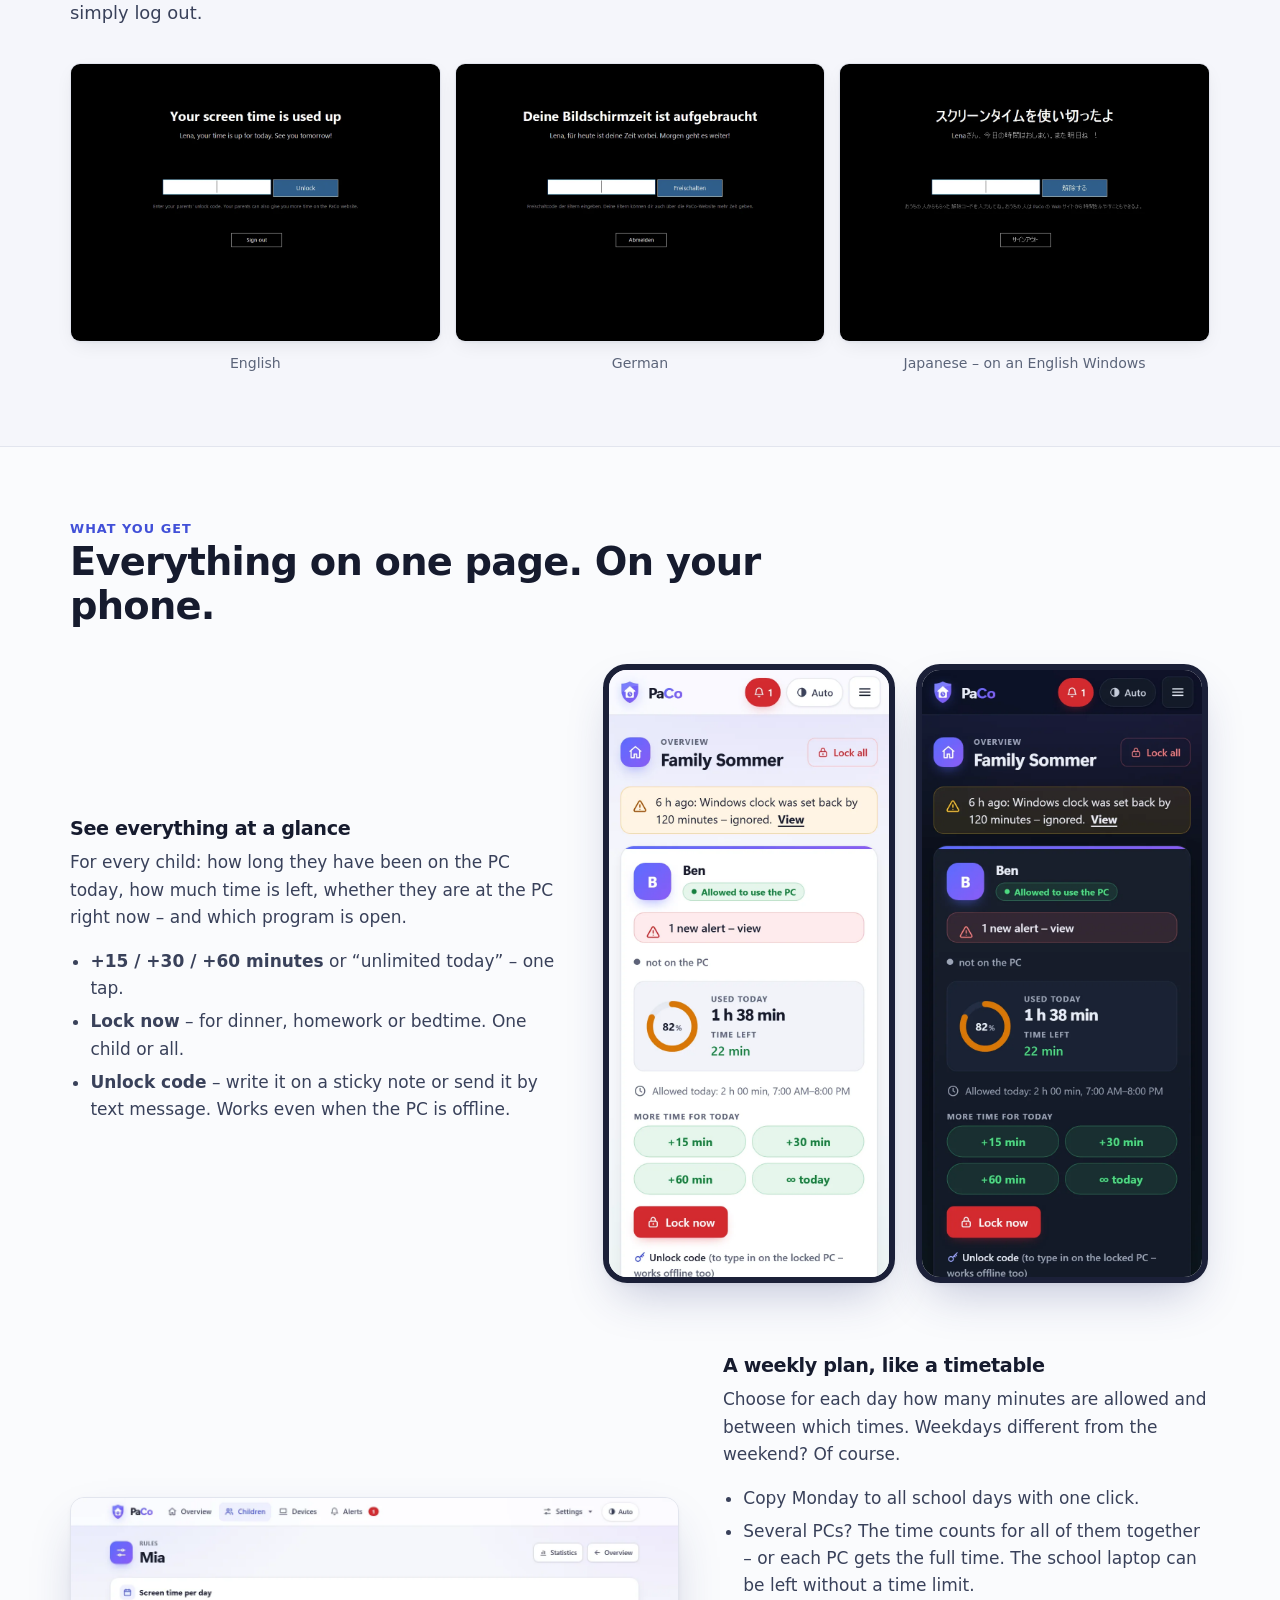
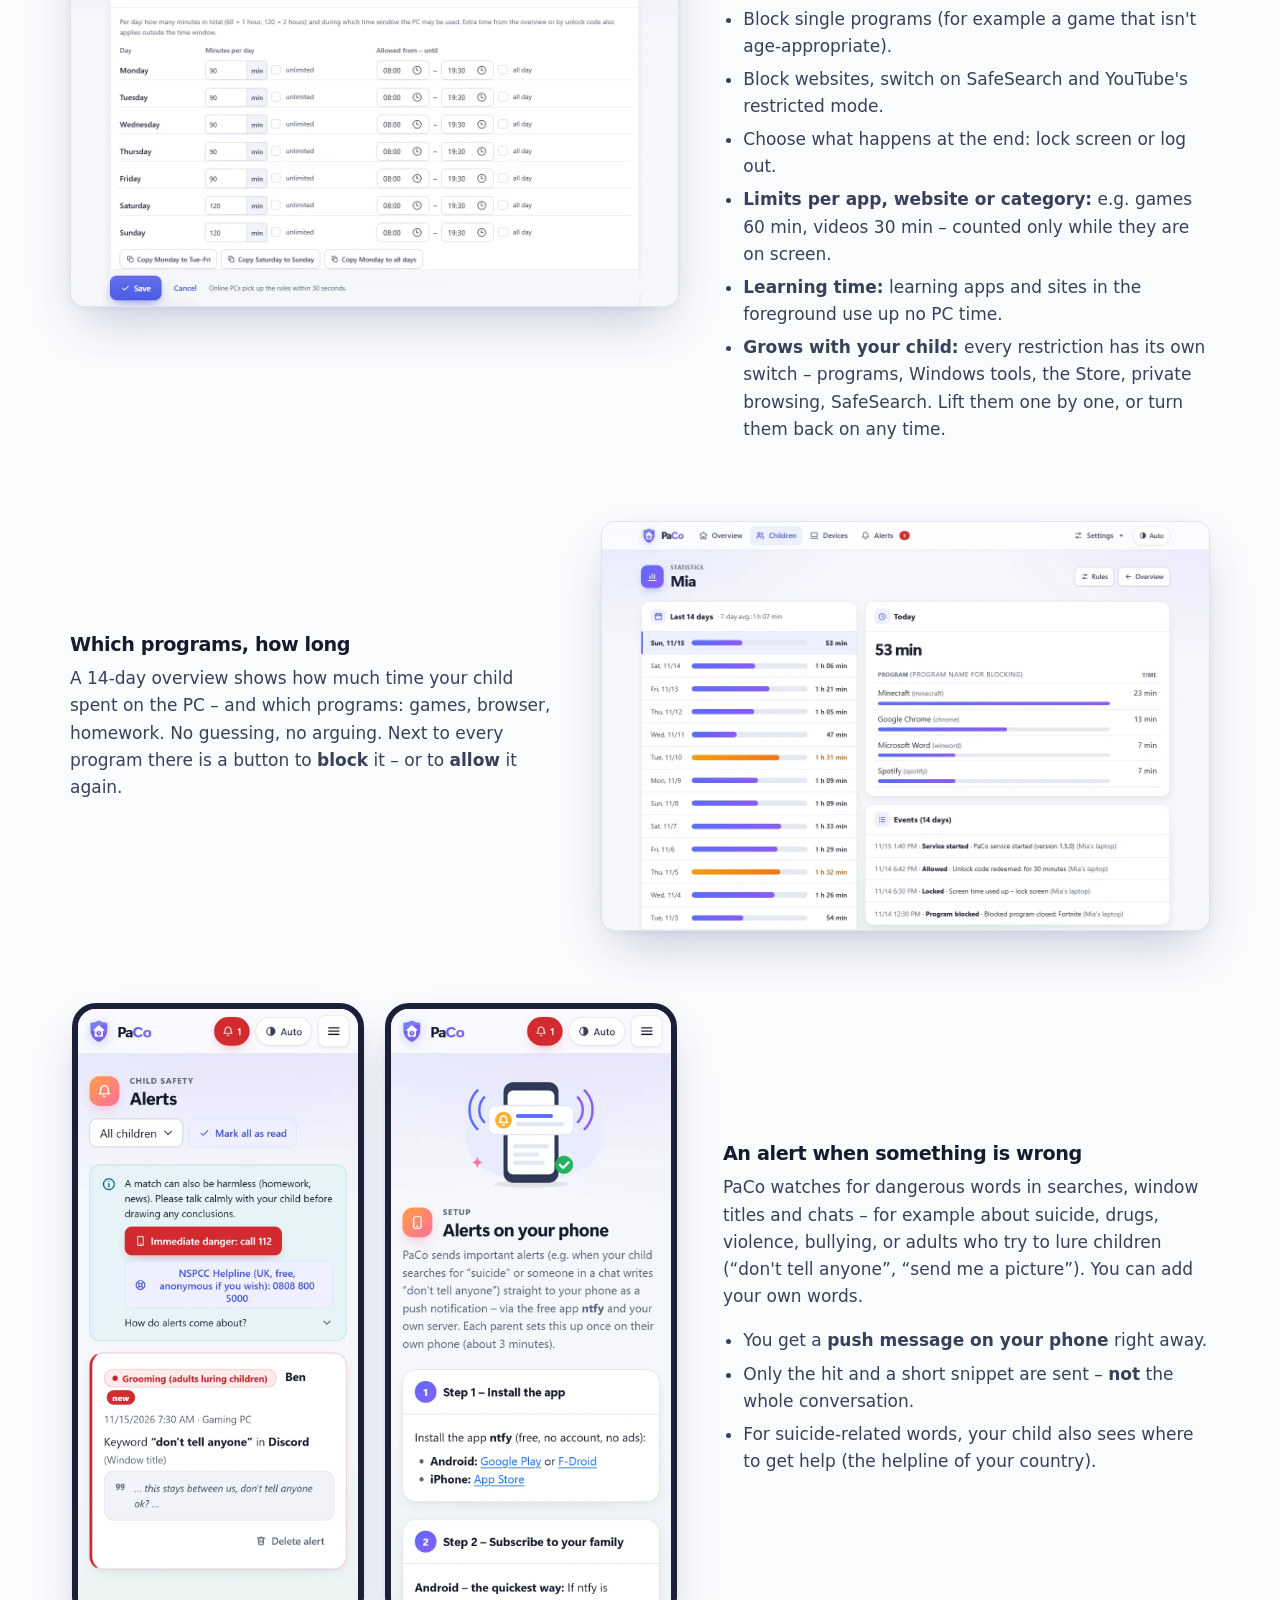
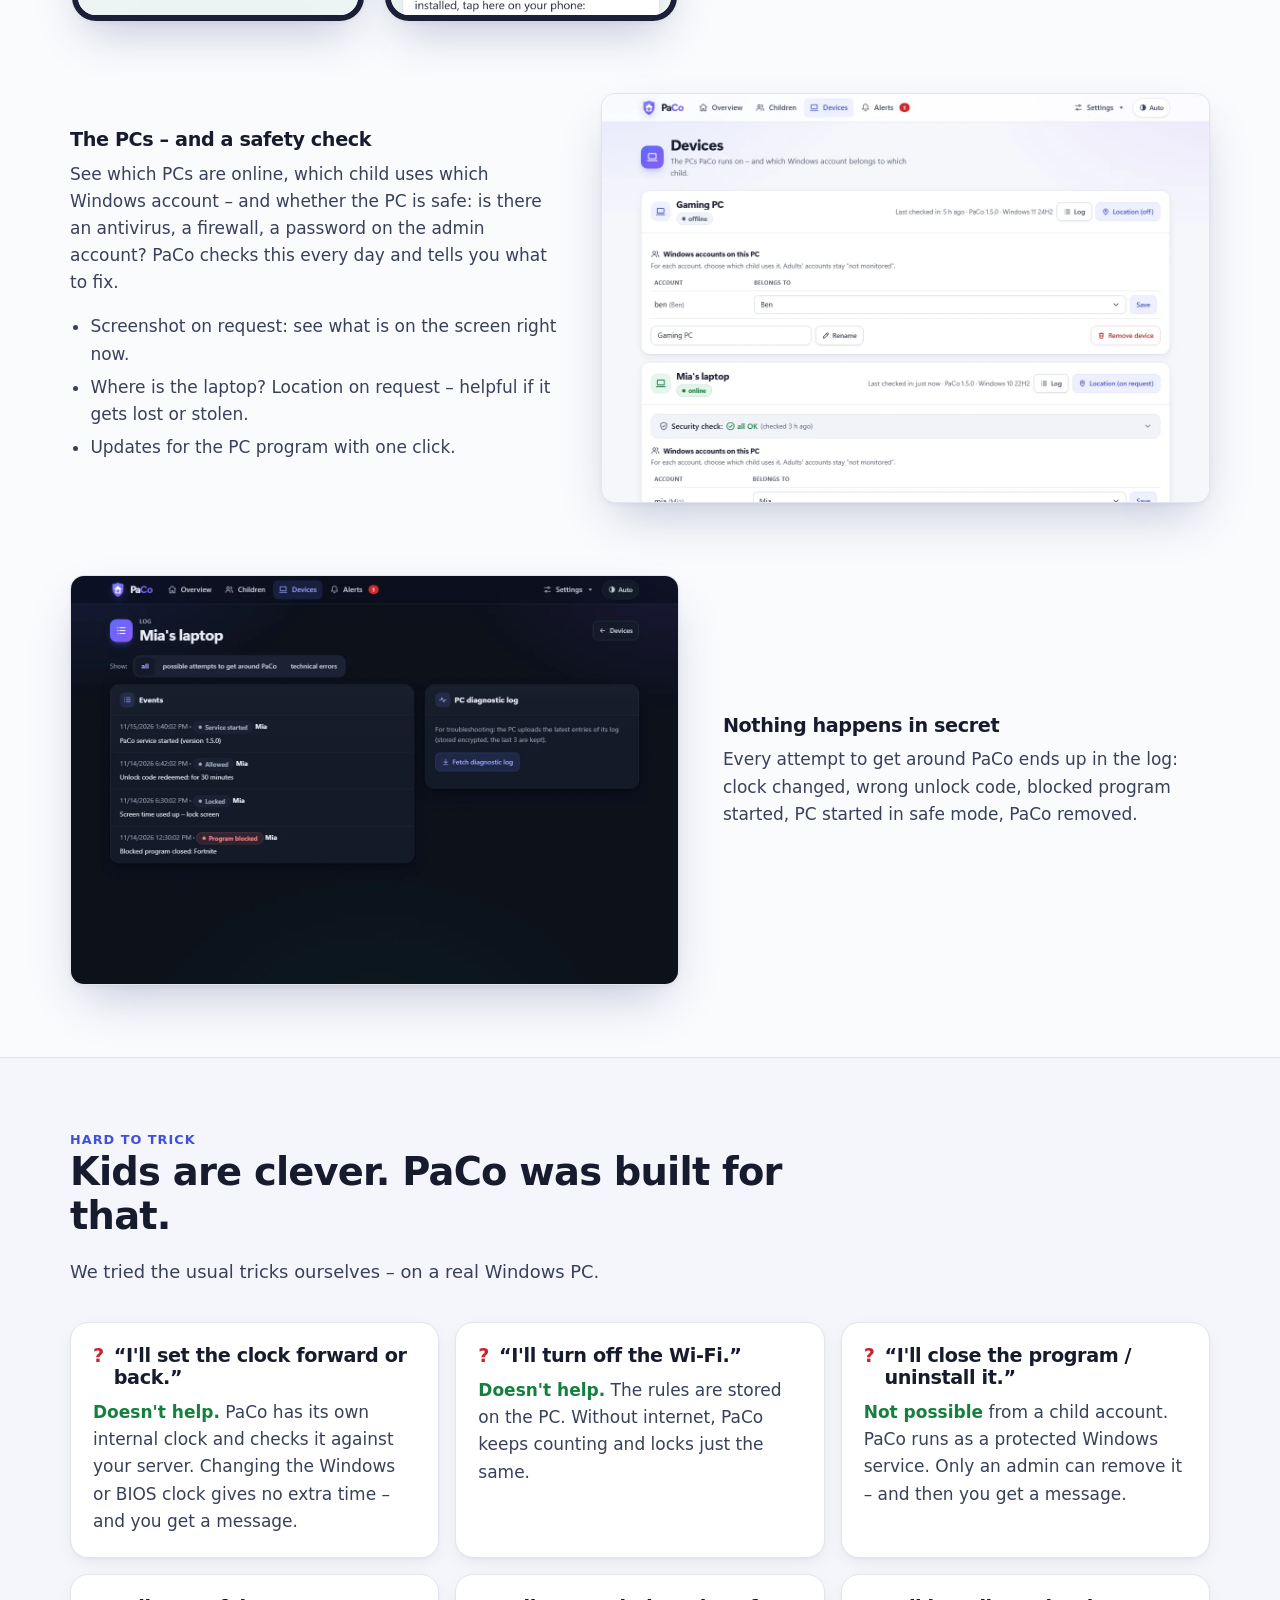
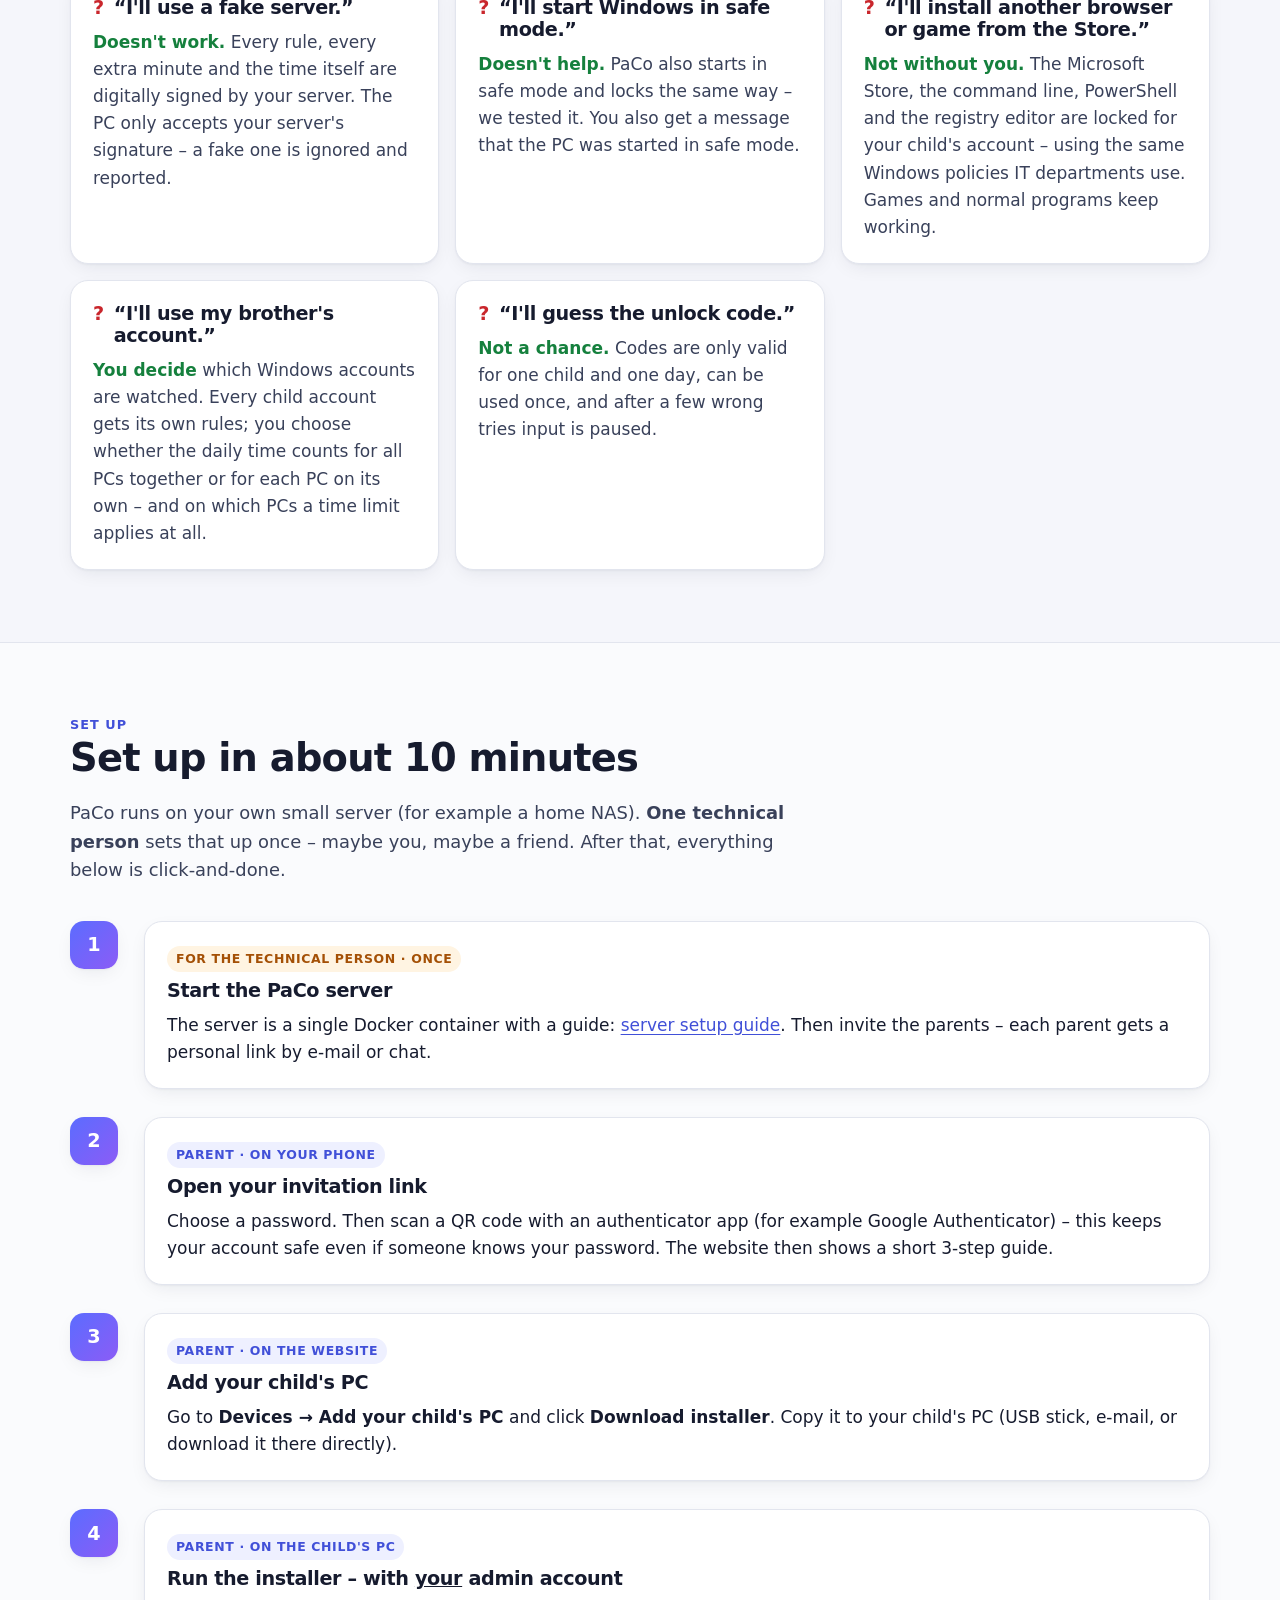
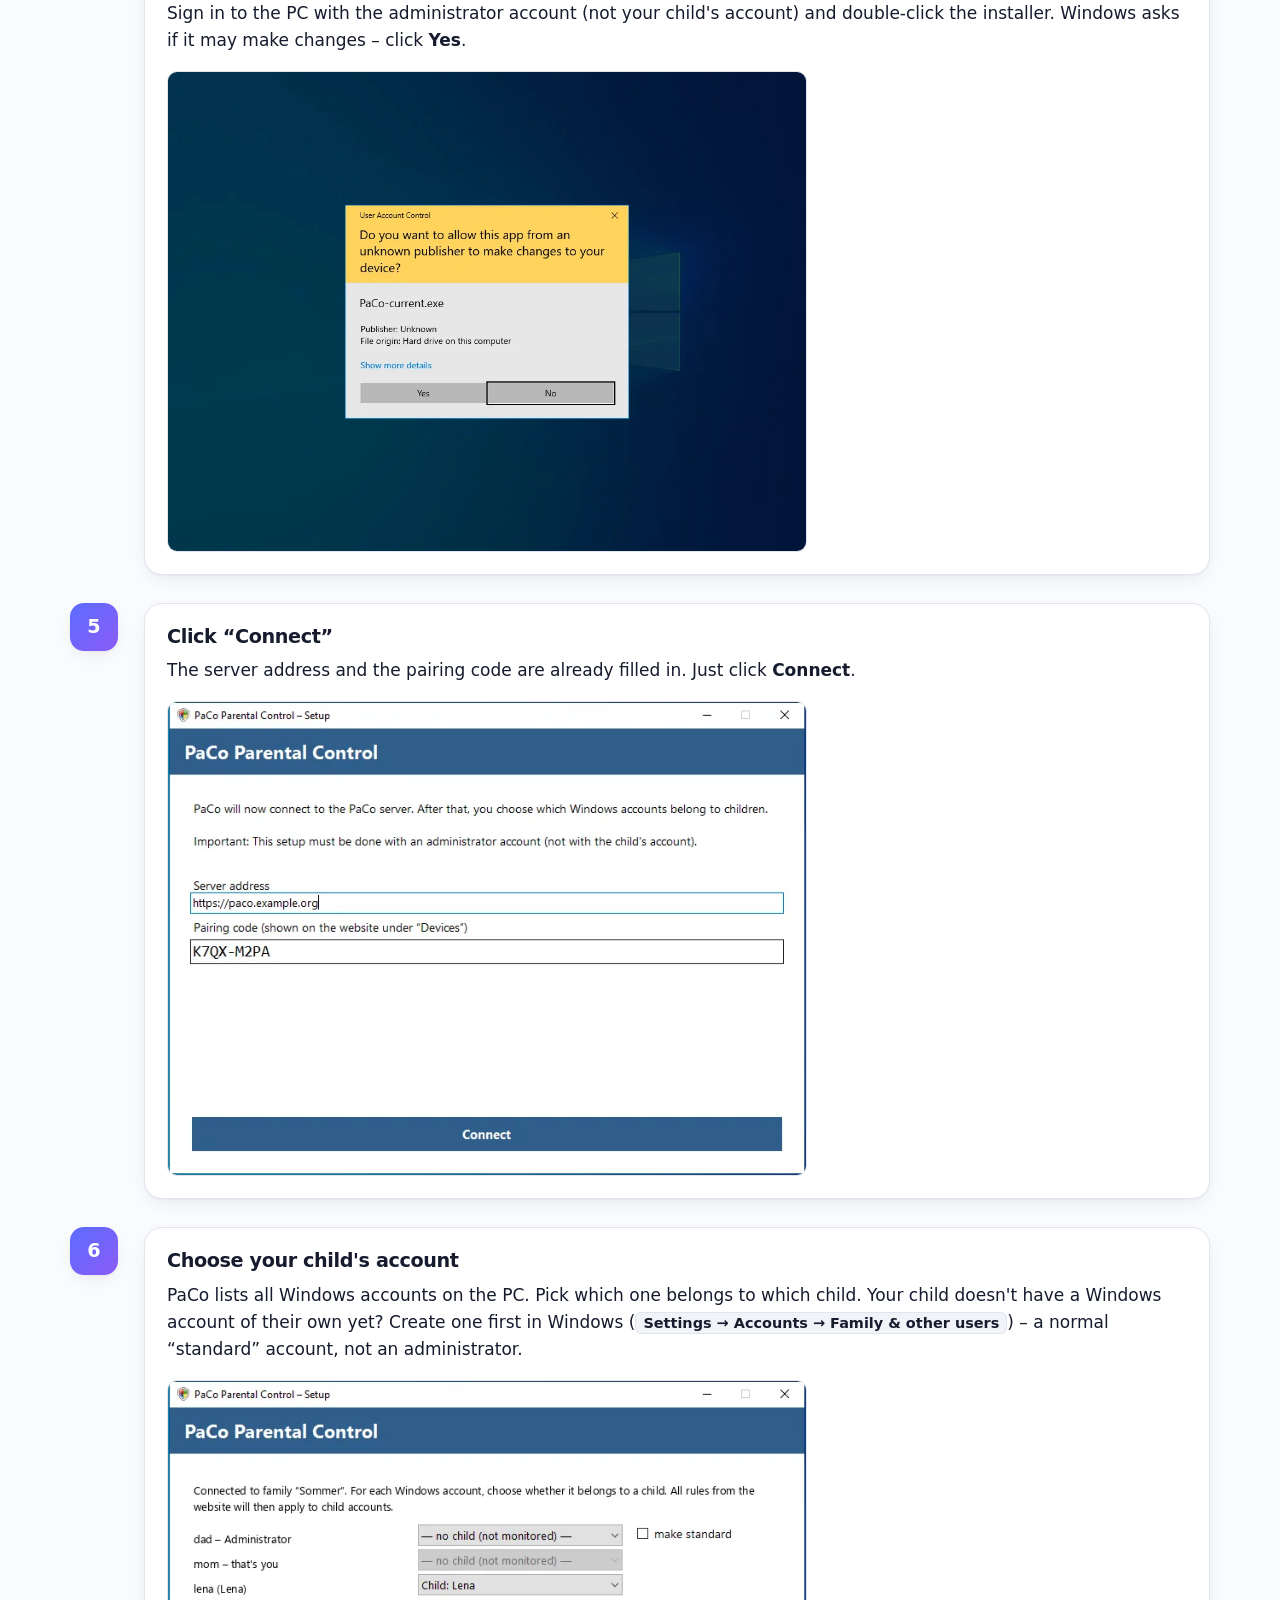
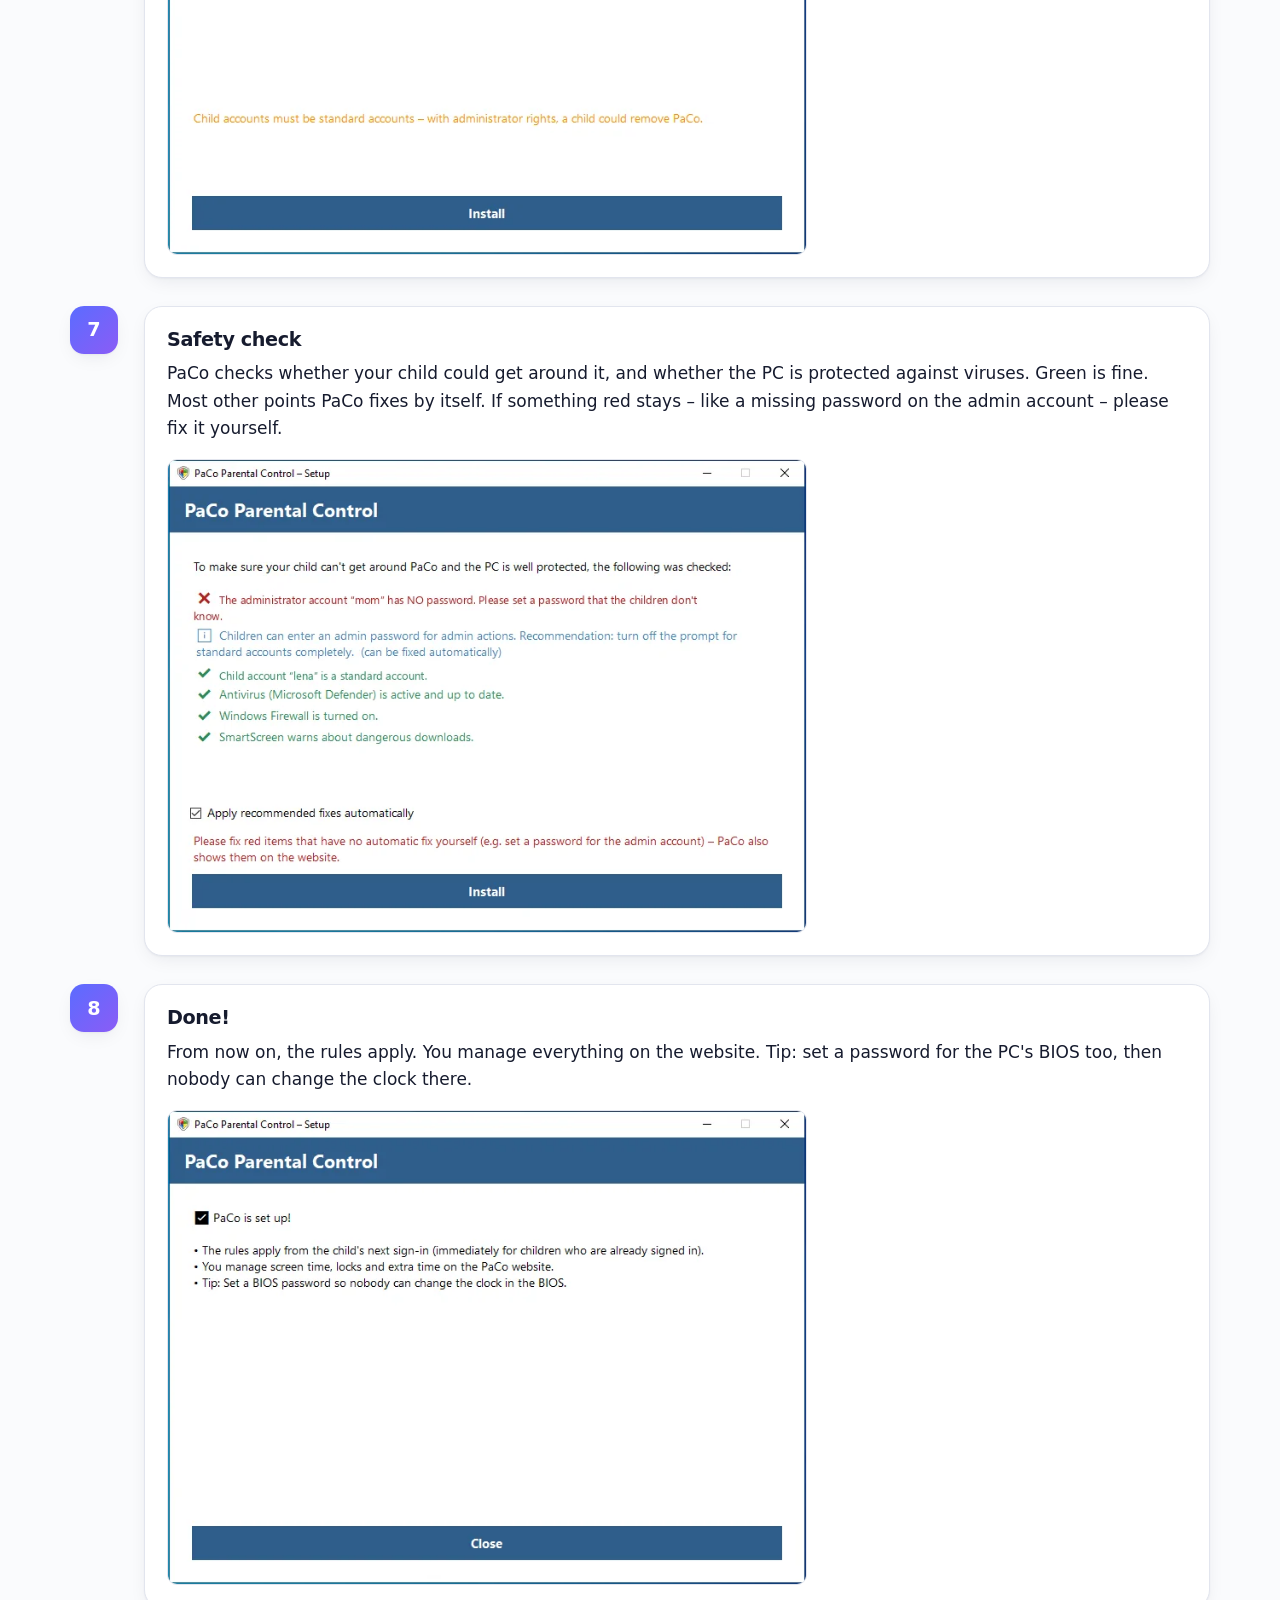
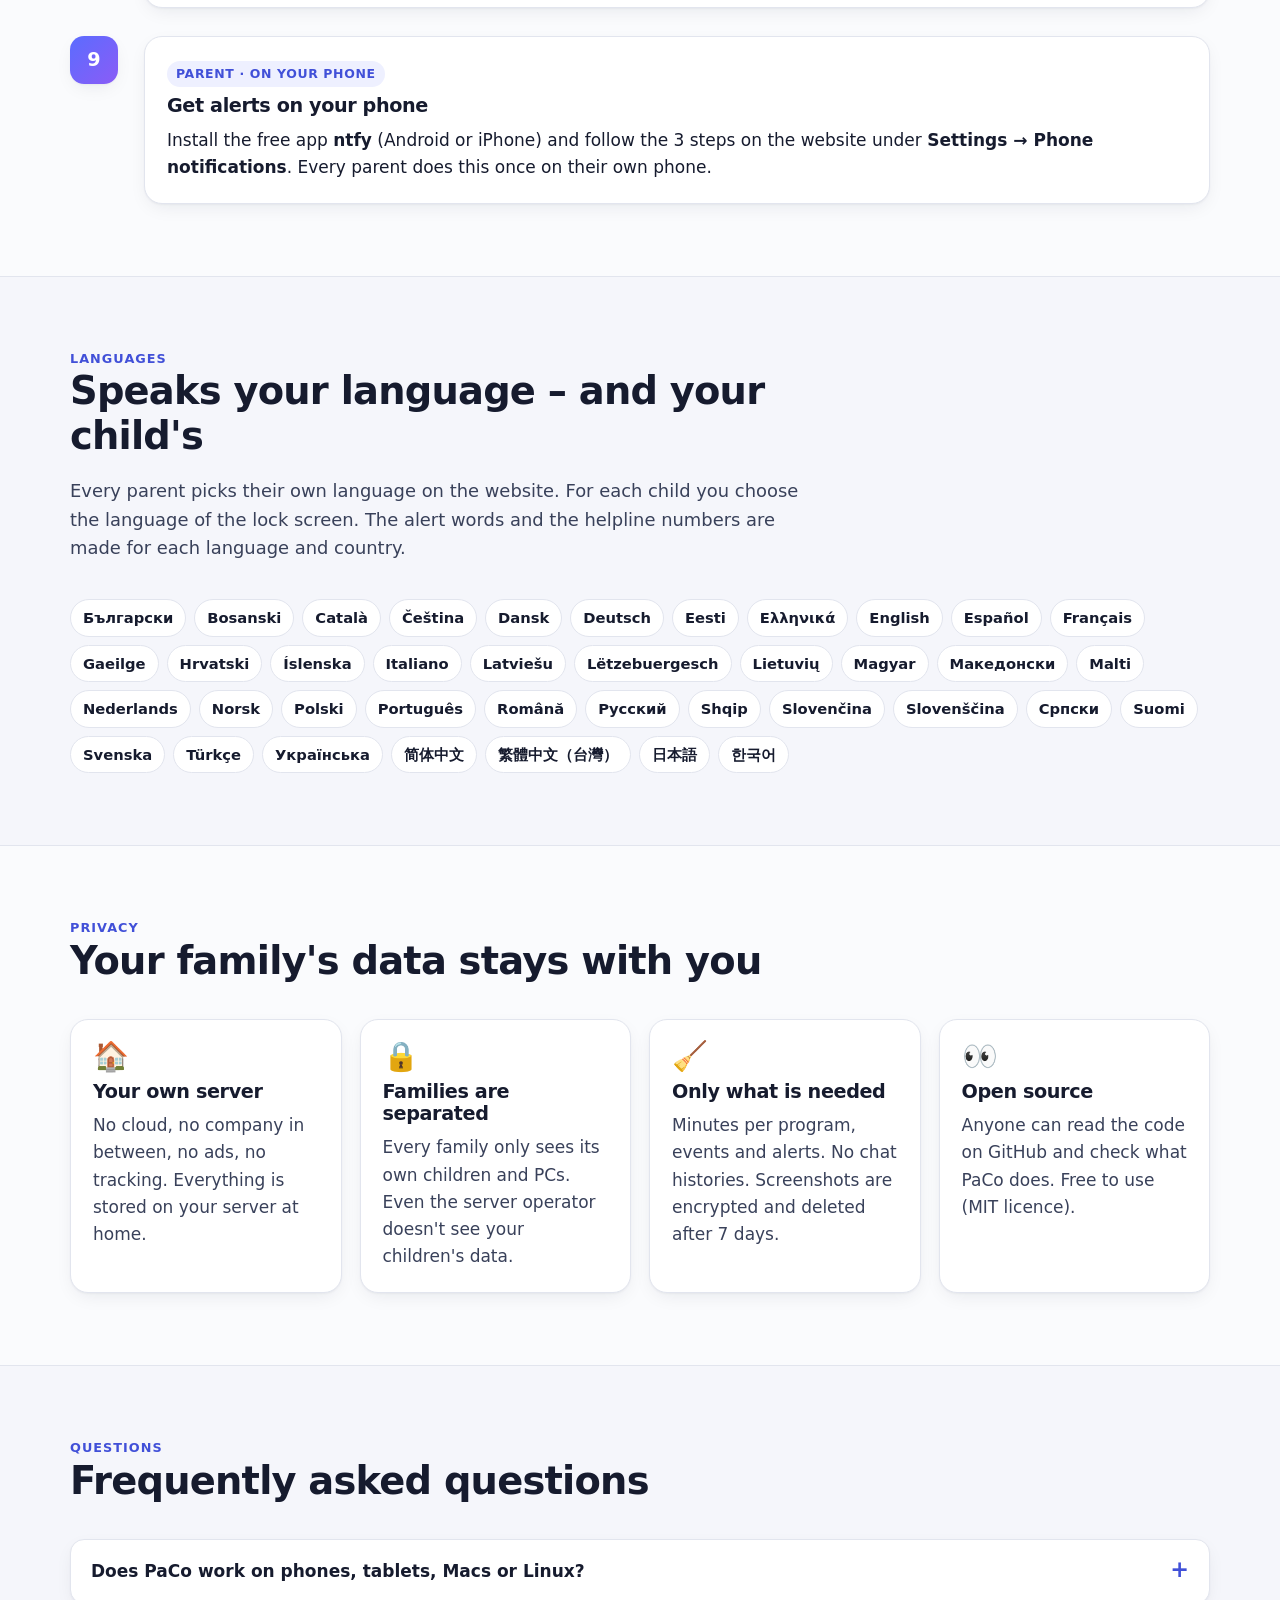
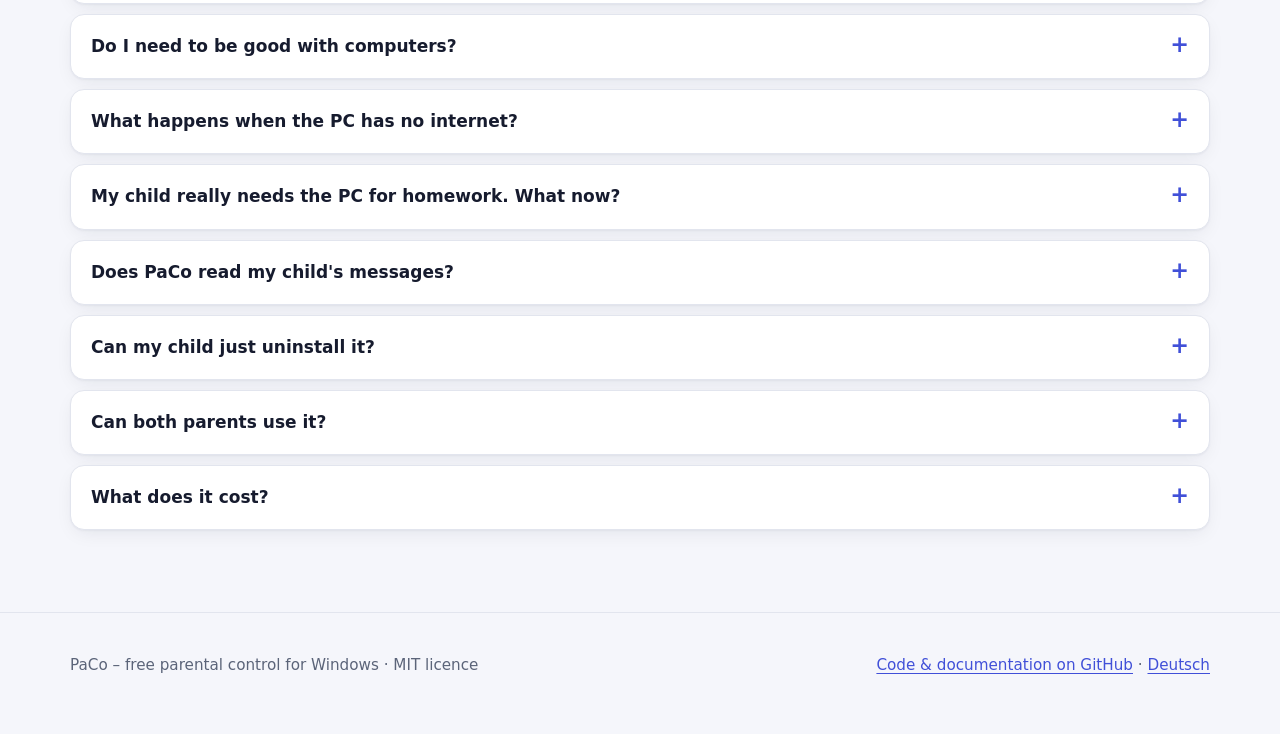
==== commit ddec5157: "v1.7.0: translations, docs for time groups and security review Co-Authored-By: Claude Opus 5.5 <nore" ====
--- a/site/index.html
+++ b/site/index.html
@@ -123,6 +123,8 @@
           <li>Block single programs (for example a game that isn't age-appropriate).</li>
           <li>Block websites, switch on SafeSearch and YouTube's restricted mode.</li>
           <li>Choose what happens at the end: lock screen or log out.</li>
+          <li><b>Limits per app, website or category:</b> e.g. games 60 min, videos 30 min – counted only while they are on screen.</li>
+          <li><b>Learning time:</b> learning apps and sites in the foreground use up no PC time.</li>
           <li><b>Grows with your child:</b> every restriction has its own switch – programs, Windows tools, the Store, private browsing, SafeSearch. Lift them one by one, or turn them back on any time.</li>
         </ul>
       </div>
